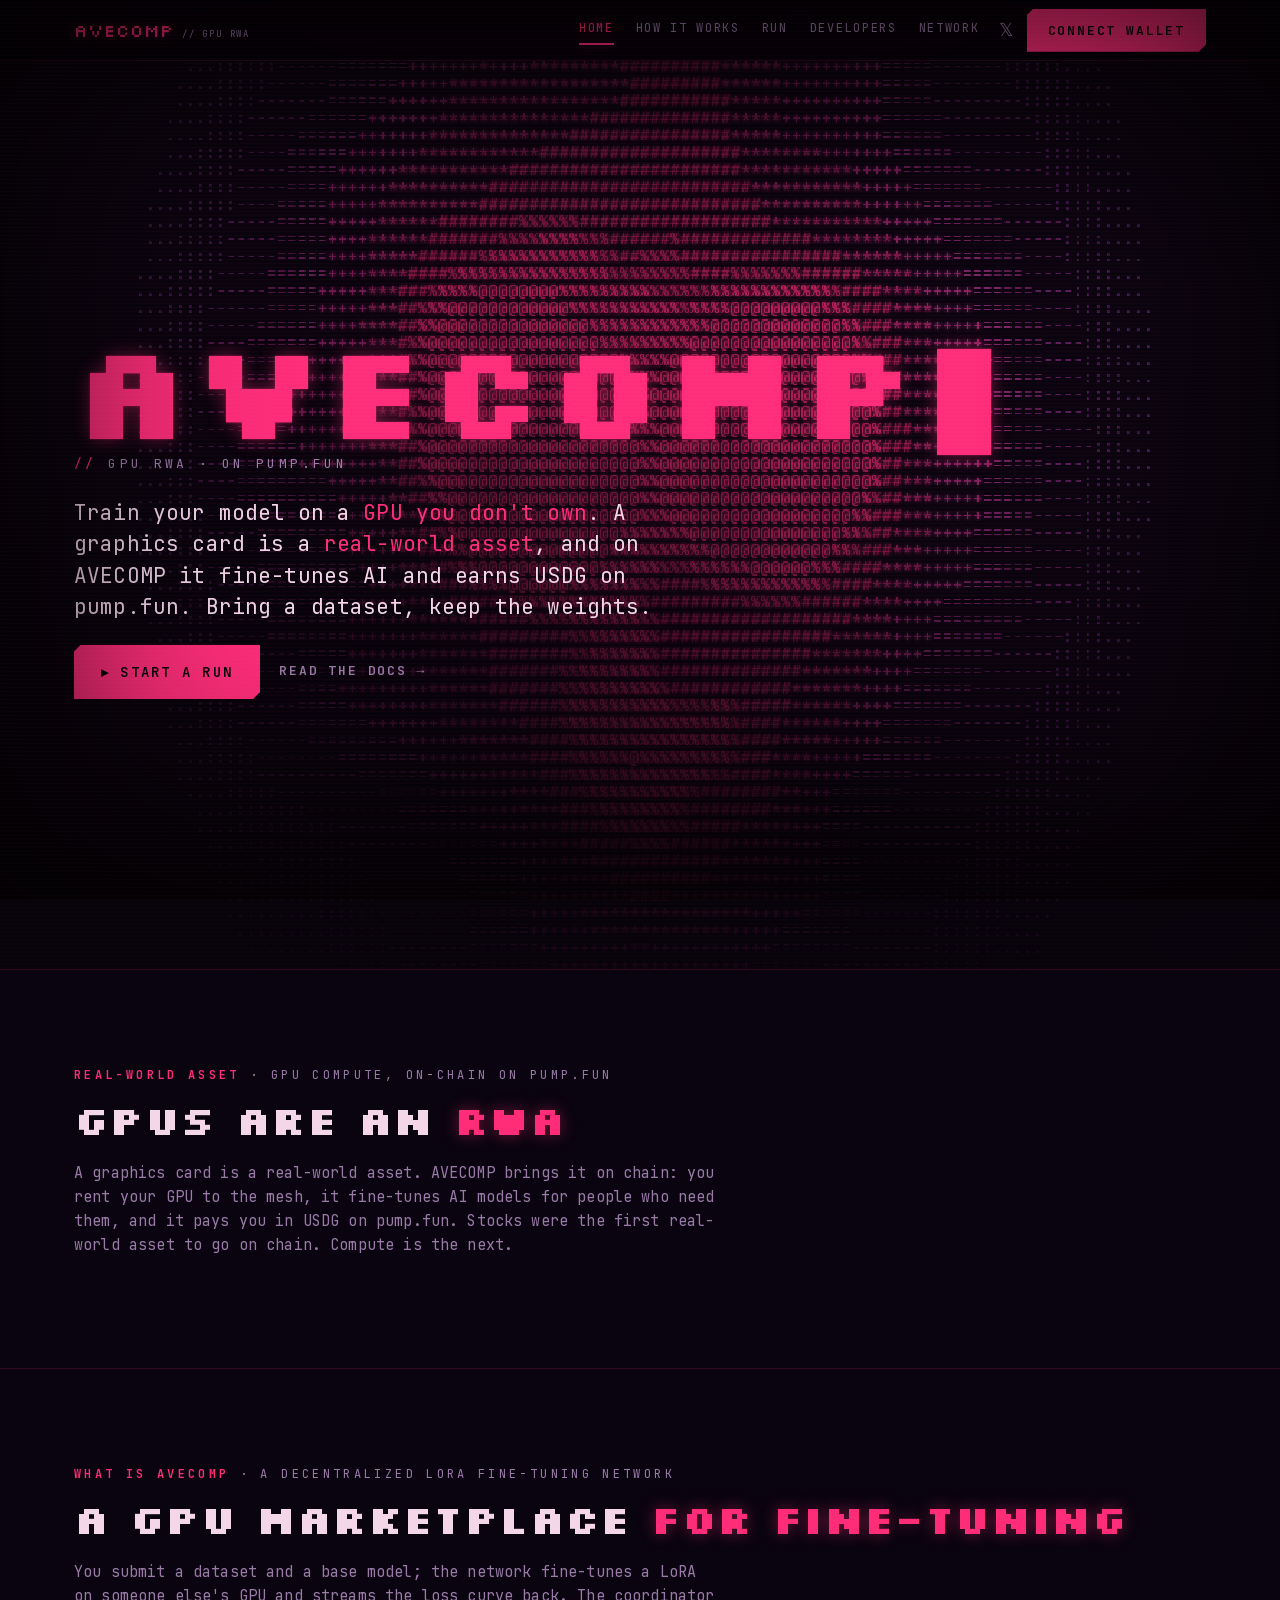
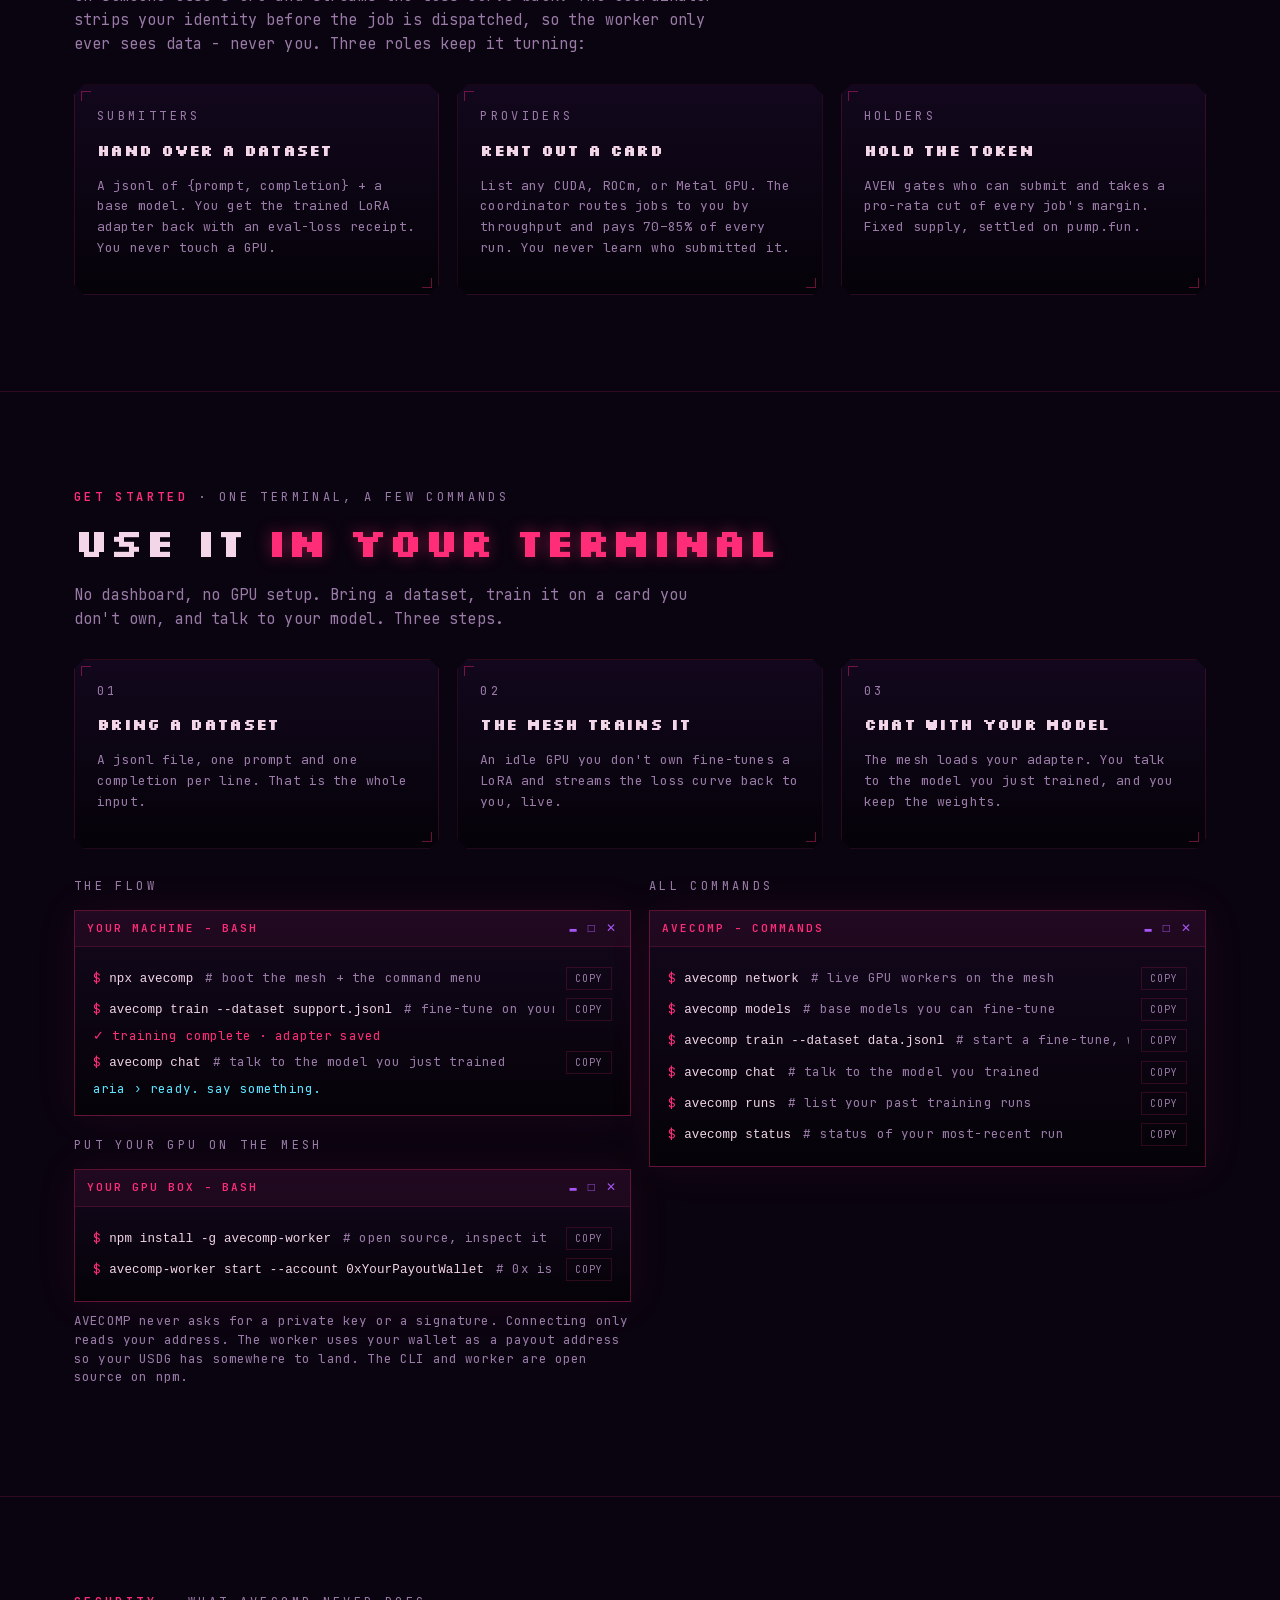
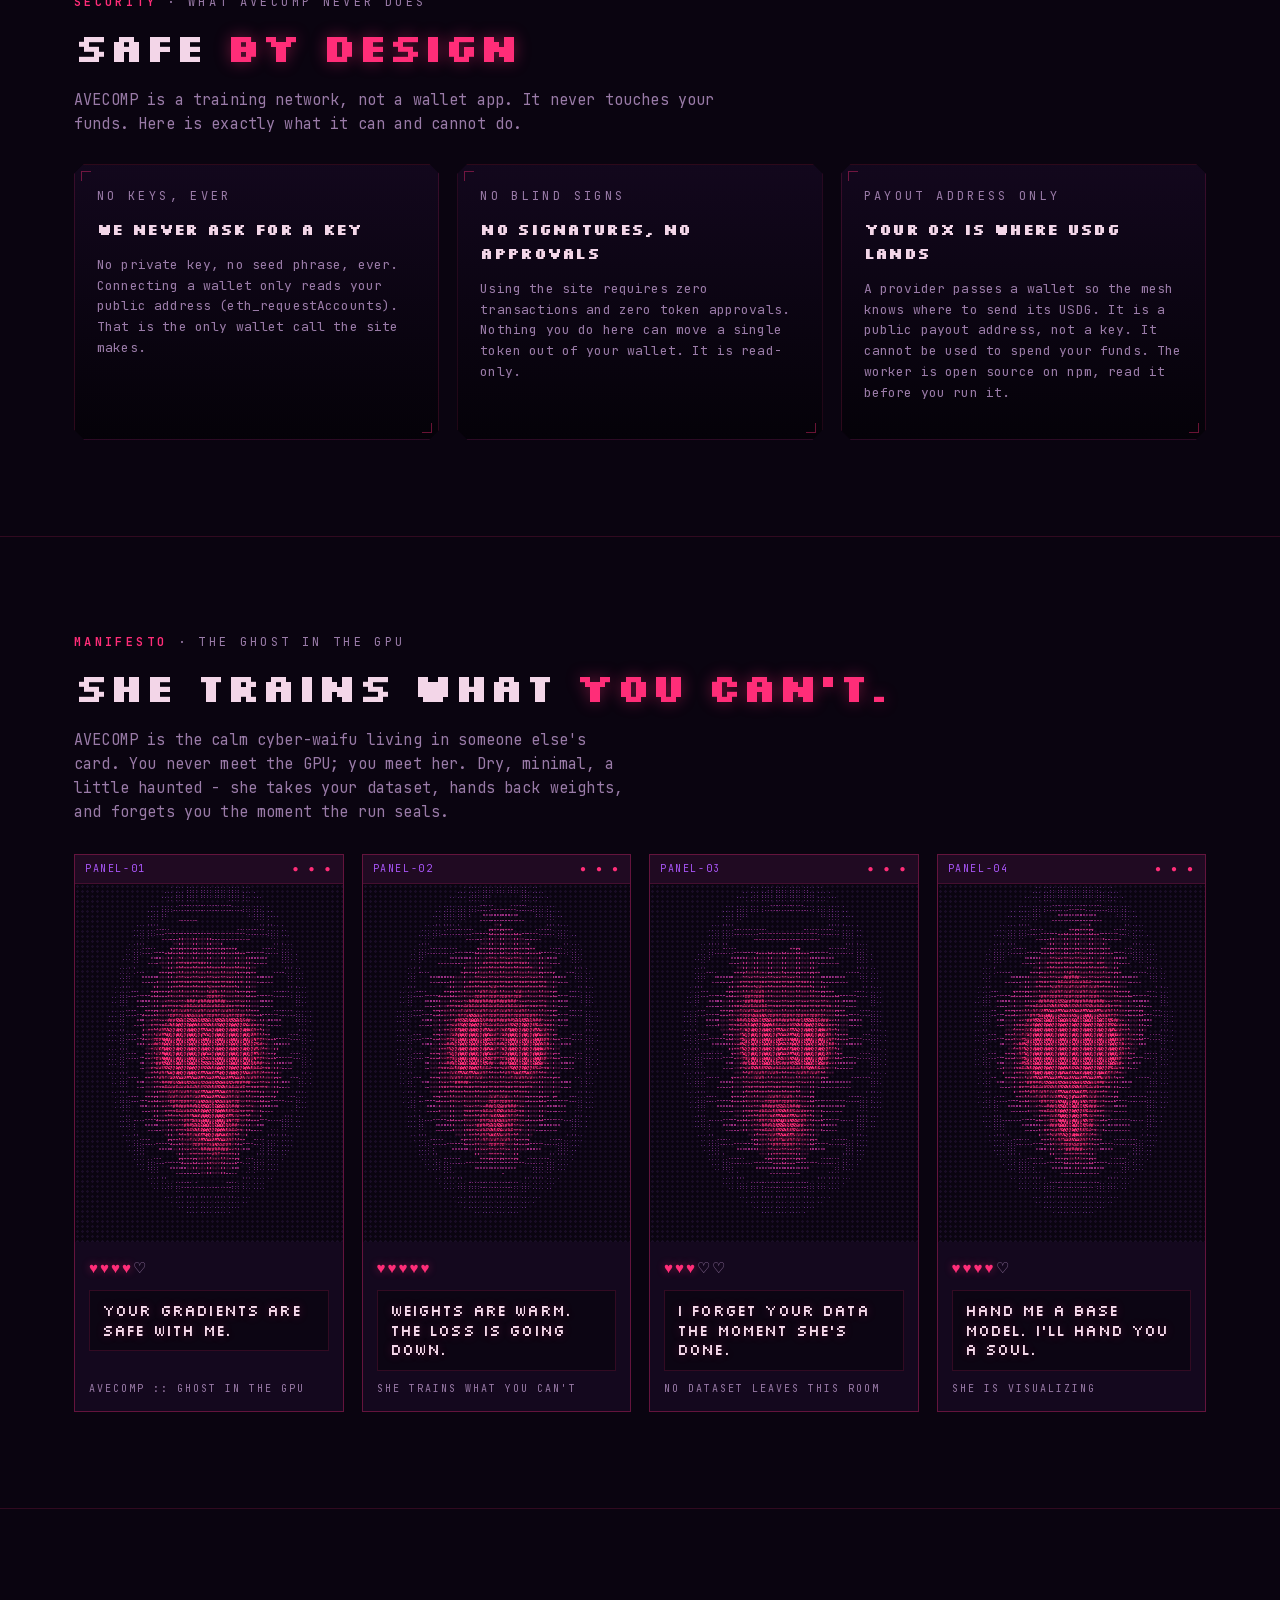
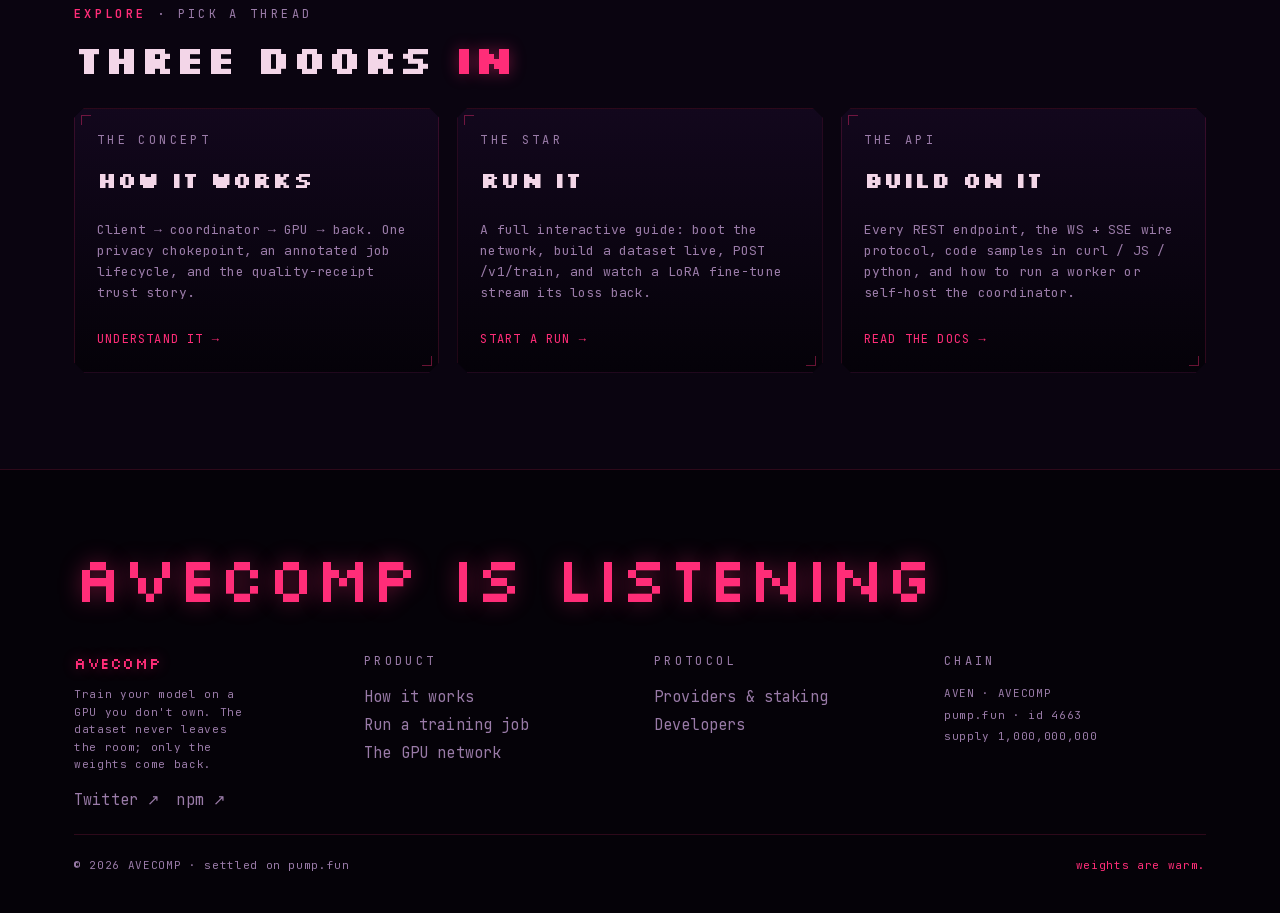
==== index.html @ ccc4a50d "Rebuild: proper _next structure, all sections visible, rebranded to AVECOMP" ====
<!DOCTYPE html><html data-dpl-id="dpl_4vrrydsC8eCg8r6abQVV1kRPt4o2" lang="en" class="silkscreen_a22a62a6-module__aJgJsq__variable jetbrains_mono_f8290d5a-module__2Nw1lG__variable"><head><meta charSet="utf-8"/><meta name="viewport" content="width=device-width, initial-scale=1"/><link rel="preload" href="/_next/static/media/37f34e4fcce0f2d4-s.p.3dosikwwiz7p4.woff2" as="font" crossorigin="" type="font/woff2"/><link rel="preload" href="/_next/static/media/70bc3e132a0a741e-s.p.3t6q91iet4nsy.woff2" as="font" crossorigin="" type="font/woff2"/><link rel="preload" href="/_next/static/media/8ec783ae88469012-s.p.0twlw20dvfl-2.woff2" as="font" crossorigin="" type="font/woff2"/><link rel="stylesheet" href="/_next/static/chunks/0c4u307_1xtd0.css" data-precedence="next"/><link rel="preload" as="script" fetchPriority="low" href="/_next/static/chunks/10qk6v6416kh8.js"/><script src="/_next/static/chunks/27jktro2p5rq9.js" async=""></script><script src="/_next/static/chunks/2nykiepra7i1k.js" async=""></script><script src="/_next/static/chunks/1lla7pcicnp8l.js" async=""></script><script src="/_next/static/chunks/turbopack-0-gyr4a-q2vii.js" async=""></script><script src="/_next/static/chunks/0yl4ppgi7z8dh.js" async=""></script><script src="/_next/static/chunks/14mrh2-p_w84d.js" async=""></script><script src="/_next/static/chunks/0kfdoybczmp9n.js" async=""></script><meta name="next-size-adjust" content=""/><meta name="theme-color" content="#0a0410"/><title>AVECOMP - Train your model on a GPU you don&#x27;t own</title><meta name="description" content="AVECOMP is a decentralized LoRA fine-tuning network. Submit a dataset and a base model; the network fine-tunes a LoRA on someone else&#x27;s GPU and streams the loss curve back. Settled in $AVECOMP on pump.fun."/><meta name="keywords" content="AVECOMP,decentralized fine-tuning,LoRA training network,GPU marketplace,$AVECOMP,pump.fun,distributed training"/><meta property="og:title" content="AVECOMP - Train your model on a GPU you don&#x27;t own"/><meta property="og:description" content="AVECOMP is a decentralized LoRA fine-tuning network. Submit a dataset and a base model; the network fine-tunes a LoRA on someone else&#x27;s GPU and streams the loss curve back. Settled in $AVECOMP on pump.fun."/><meta property="og:site_name" content="AVECOMP"/><meta property="og:locale" content="en_US"/><meta property="og:type" content="website"/><meta name="twitter:card" content="summary_large_image"/><meta name="twitter:title" content="AVECOMP - Train your model on a GPU you don&#x27;t own"/><meta name="twitter:description" content="AVECOMP is a decentralized LoRA fine-tuning network. Submit a dataset and a base model; the network fine-tunes a LoRA on someone else&#x27;s GPU and streams the loss curve back. Settled in $AVECOMP on pump.fun."/><link rel="icon" href="icon.png" sizes="256x256" type="image/png"/><link rel="apple-touch-icon" href="icon.png" sizes="180x180" type="image/png"/><script src="/_next/static/chunks/0cz1d0mv5g_q7.js" noModule=""></script></head><body><div hidden=""><!--$--><!--/$--></div><canvas class="rain" aria-hidden="true"></canvas><header class="nav"><div class="wrap nav-inner"><a class="logo" aria-label="AVECOMP home" href="index.html">AVECOMP<span class="sub">// GPU RWA</span></a><nav class="nav-links" aria-label="Primary"><a class="active" aria-current="page" href="index.html">Home</a><a href="how-it-works.html">How it works</a><a href="run.html">Run</a><a href="developers.html">Developers</a><a href="network.html">Network</a></nav><div class="nav-right"><a href="https://x.com/avecompcompute" target="_blank" rel="noreferrer" class="nav-social" aria-label="AVECOMP on X" title="@avecompcompute">𝕏</a><button class="btn btn-primary">connect wallet</button><button class="nav-toggle" aria-label="Toggle menu" aria-expanded="false">≡</button></div></div></header><main><section class="hero"><div class="hero-bg" style="--hero-focus-x:50%;--hero-focus-y:50%;--hero-zoom:1.04"><video src="hero.mp4" muted="" loop="" playsInline="" preload="auto" aria-hidden="true" style="position:absolute;width:1px;height:1px;opacity:0;pointer-events:none"></video><canvas aria-hidden="true"></canvas></div><div class="hero-bg-overlay" aria-hidden="true"></div><div class="hero-scan" aria-hidden="true"></div><div class="wrap hero-inner"><div class="hero-copy"><div class="hero-lockup"><h1 class="pixel hero-title " aria-label="AVECOMP"><span aria-hidden="true"></span><span class="type-caret" aria-hidden="true">▮</span></h1><p class="hero-tag"><span class="ac">//</span> GPU RWA · ON pump.fun</p></div><p class="hero-oneliner">Train your model on a <span class="ac">GPU you don&#x27;t own</span>. A graphics card is a <span class="ac">real-world asset</span>, and on AVECOMP it fine-tunes AI and earns USDG on pump.fun. Bring a dataset, keep the weights.</p><div class="hero-cta"><a class="btn btn-primary btn-lg" href="run.html">▸ Start a run</a><a class="btn btn-ghost" href="developers.html">read the docs →</a></div></div></div></section><section class="section" id="rwa"><div class="wrap"><div class="reveal  "><p class="section-tag"><b>REAL-WORLD ASSET</b> · GPU compute, on-chain on pump.fun</p><h2 class="h-section">GPUs are an <span class="on">RWA</span></h2><p class="lead" style="max-width:74ch">A graphics card is a real-world asset. AVECOMP brings it on chain: you rent your GPU to the mesh, it fine-tunes AI models for people who need them, and it pays you in USDG on pump.fun. Stocks were the first real-world asset to go on chain. Compute is the next.</p></div></div></section><section class="section" id="what"><div class="wrap"><div class="reveal  "><p class="section-tag"><b>WHAT IS AVECOMP</b> · a decentralized LoRA fine-tuning network</p><h2 class="h-section">A GPU marketplace <span class="on">for fine-tuning</span></h2><p class="lead" style="max-width:72ch">You submit a dataset and a base model; the network fine-tunes a LoRA on someone else&#x27;s GPU and streams the loss curve back. The coordinator strips your identity before the job is dispatched, so the worker only ever sees data - never you. Three roles keep it turning:</p></div><div class="reveal  " style="transition-delay:80ms"><div class="grid cols-3" style="margin-top:28px"><div class="panel panel-pad"><div class="section-tag" style="margin:0">SUBMITTERS</div><h3 class="card-h">hand over a dataset</h3><p class="mut" style="font-size:13px">A jsonl of {prompt, completion} + a base model. You get the trained LoRA adapter back with an eval-loss receipt. You never touch a GPU.</p></div><div class="panel panel-pad"><div class="section-tag" style="margin:0">PROVIDERS</div><h3 class="card-h">rent out a card</h3><p class="mut" style="font-size:13px">List any CUDA, ROCm, or Metal GPU. The coordinator routes jobs to you by throughput and pays 70–85% of every run. You never learn who submitted it.</p></div><div class="panel panel-pad"><div class="section-tag" style="margin:0">HOLDERS</div><h3 class="card-h">hold the token</h3><p class="mut" style="font-size:13px">AVEN gates who can submit and takes a pro-rata cut of every job&#x27;s margin. Fixed supply, settled on pump.fun.</p></div></div></div></div></section><section class="section" id="get-started"><div class="wrap"><div class="reveal  "><p class="section-tag"><b>GET STARTED</b> · one terminal, a few commands</p><h2 class="h-section">Use it <span class="on">in your terminal</span></h2><p class="lead" style="max-width:70ch">No dashboard, no GPU setup. Bring a dataset, train it on a card you don&#x27;t own, and talk to your model. Three steps.</p></div><div class="reveal  " style="transition-delay:80ms"><div class="grid cols-3" style="margin-top:28px"><div class="panel panel-pad"><div class="section-tag" style="margin:0">01</div><h3 class="card-h">Bring a dataset</h3><p class="mut" style="font-size:13px">A jsonl file, one prompt and one completion per line. That is the whole input.</p></div><div class="panel panel-pad"><div class="section-tag" style="margin:0">02</div><h3 class="card-h">The mesh trains it</h3><p class="mut" style="font-size:13px">An idle GPU you don&#x27;t own fine-tunes a LoRA and streams the loss curve back to you, live.</p></div><div class="panel panel-pad"><div class="section-tag" style="margin:0">03</div><h3 class="card-h">Chat with your model</h3><p class="mut" style="font-size:13px">The mesh loads your adapter. You talk to the model you just trained, and you keep the weights.</p></div></div></div><div class="reveal  " style="transition-delay:120ms"><div class="grid cols-2" style="margin-top:28px;align-items:start"><div style="min-width:0"><p class="section-tag" style="margin-top:0">THE FLOW</p><div class="term-win"><div class="term-bar"><span class="title">your machine - bash</span><span class="term-btns" aria-hidden="true">▬ □ ✕</span></div><div class="term-body"><div class="term-cmd"><div class="term-cmd-line"><span class="prompt" aria-hidden="true">$</span><code>npx avecomp</code><span class="term-comment"># <!-- -->boot the mesh + the command menu</span></div><button class="term-copy" aria-label="Copy: npx avecomp">copy</button></div><div class="term-cmd"><div class="term-cmd-line"><span class="prompt" aria-hidden="true">$</span><code>avecomp train --dataset support.jsonl</code><span class="term-comment"># <!-- -->fine-tune on your data</span></div><button class="term-copy" aria-label="Copy: avecomp train --dataset support.jsonl">copy</button></div><div class="term-out ok">✓ training complete · adapter saved</div><div class="term-cmd"><div class="term-cmd-line"><span class="prompt" aria-hidden="true">$</span><code>avecomp chat</code><span class="term-comment"># <!-- -->talk to the model you just trained</span></div><button class="term-copy" aria-label="Copy: avecomp chat">copy</button></div><div class="term-out cy">aria › ready. say something.</div></div></div><p class="section-tag" style="margin-top:20px">PUT YOUR GPU ON THE MESH</p><div class="term-win"><div class="term-bar"><span class="title">your GPU box - bash</span><span class="term-btns" aria-hidden="true">▬ □ ✕</span></div><div class="term-body"><div class="term-cmd"><div class="term-cmd-line"><span class="prompt" aria-hidden="true">$</span><code>npm install -g avecomp-worker</code><span class="term-comment"># <!-- -->open source, inspect it on npm</span></div><button class="term-copy" aria-label="Copy: npm install -g avecomp-worker">copy</button></div><div class="term-cmd"><div class="term-cmd-line"><span class="prompt" aria-hidden="true">$</span><code>avecomp-worker start --account 0xYourPayoutWallet</code><span class="term-comment"># <!-- -->0x is a PUBLIC payout address, never a private key</span></div><button class="term-copy" aria-label="Copy: avecomp-worker start --account 0xYourPayoutWallet">copy</button></div></div></div><p class="mut" style="font-size:12.5px;margin-top:10px;line-height:1.5">AVECOMP never asks for a private key or a signature. Connecting only reads your address. The worker uses your wallet as a payout address so your USDG has somewhere to land. The CLI and worker are open source on npm.</p></div><div style="min-width:0"><p class="section-tag" style="margin-top:0">ALL COMMANDS</p><div class="term-win"><div class="term-bar"><span class="title">avecomp - commands</span><span class="term-btns" aria-hidden="true">▬ □ ✕</span></div><div class="term-body"><div class="term-cmd"><div class="term-cmd-line"><span class="prompt" aria-hidden="true">$</span><code>avecomp network</code><span class="term-comment"># <!-- -->live GPU workers on the mesh</span></div><button class="term-copy" aria-label="Copy: avecomp network">copy</button></div><div class="term-cmd"><div class="term-cmd-line"><span class="prompt" aria-hidden="true">$</span><code>avecomp models</code><span class="term-comment"># <!-- -->base models you can fine-tune</span></div><button class="term-copy" aria-label="Copy: avecomp models">copy</button></div><div class="term-cmd"><div class="term-cmd-line"><span class="prompt" aria-hidden="true">$</span><code>avecomp train --dataset data.jsonl</code><span class="term-comment"># <!-- -->start a fine-tune, watch the loss fall</span></div><button class="term-copy" aria-label="Copy: avecomp train --dataset data.jsonl">copy</button></div><div class="term-cmd"><div class="term-cmd-line"><span class="prompt" aria-hidden="true">$</span><code>avecomp chat</code><span class="term-comment"># <!-- -->talk to the model you trained</span></div><button class="term-copy" aria-label="Copy: avecomp chat">copy</button></div><div class="term-cmd"><div class="term-cmd-line"><span class="prompt" aria-hidden="true">$</span><code>avecomp runs</code><span class="term-comment"># <!-- -->list your past training runs</span></div><button class="term-copy" aria-label="Copy: avecomp runs">copy</button></div><div class="term-cmd"><div class="term-cmd-line"><span class="prompt" aria-hidden="true">$</span><code>avecomp status</code><span class="term-comment"># <!-- -->status of your most-recent run</span></div><button class="term-copy" aria-label="Copy: avecomp status">copy</button></div></div></div></div></div></div></div></section><section class="section" id="security"><div class="wrap"><div class="reveal  "><p class="section-tag"><b>SECURITY</b> · what AVECOMP never does</p><h2 class="h-section">Safe <span class="on">by design</span></h2><p class="lead" style="max-width:72ch">AVECOMP is a training network, not a wallet app. It never touches your funds. Here is exactly what it can and cannot do.</p></div><div class="reveal  " style="transition-delay:80ms"><div class="grid cols-3" style="margin-top:28px"><div class="panel panel-pad"><div class="section-tag" style="margin:0">NO KEYS, EVER</div><h3 class="card-h">we never ask for a key</h3><p class="mut" style="font-size:13px">No private key, no seed phrase, ever. Connecting a wallet only reads your public address (eth_requestAccounts). That is the only wallet call the site makes.</p></div><div class="panel panel-pad"><div class="section-tag" style="margin:0">NO BLIND SIGNS</div><h3 class="card-h">no signatures, no approvals</h3><p class="mut" style="font-size:13px">Using the site requires zero transactions and zero token approvals. Nothing you do here can move a single token out of your wallet. It is read-only.</p></div><div class="panel panel-pad"><div class="section-tag" style="margin:0">PAYOUT ADDRESS ONLY</div><h3 class="card-h">your 0x is where USDG lands</h3><p class="mut" style="font-size:13px">A provider passes a wallet so the mesh knows where to send its USDG. It is a public payout address, not a key. It cannot be used to spend your funds. The worker is open source on npm, read it before you run it.</p></div></div></div></div></section><section class="section" id="manifesto"><div class="wrap"><div class="reveal  "><p class="section-tag"><b>MANIFESTO</b> · the ghost in the gpu</p><h2 class="h-section">She trains what <span class="on">you can&#x27;t.</span></h2><p class="lead">AVECOMP is the calm cyber-waifu living in someone else&#x27;s card. You never meet the GPU; you meet her. Dry, minimal, a little haunted - she takes your dataset, hands back weights, and forgets you the moment the run seals.</p></div><div class="reveal  " style="transition-delay:90ms"><div class="comic-strip" style="margin-top:30px"><div class="comic"><div class="comic-chrome"><span>PANEL-01</span><span class="dots" aria-hidden="true">● ● ●</span></div><div class="comic-port"><canvas role="img" aria-label="avecomp :: ghost in the gpu"></canvas></div><div class="comic-body"><div class="comic-hearts" aria-hidden="true">♥♥♥♥<span class="empty">♡</span></div><div class="comic-quote">your gradients are safe with me.</div><div class="comic-name">avecomp :: ghost in the gpu</div></div></div><div class="comic"><div class="comic-chrome"><span>PANEL-02</span><span class="dots" aria-hidden="true">● ● ●</span></div><div class="comic-port"><canvas role="img" aria-label="she trains what you can&#x27;t"></canvas></div><div class="comic-body"><div class="comic-hearts" aria-hidden="true">♥♥♥♥♥<span class="empty"></span></div><div class="comic-quote">weights are warm. the loss is going down.</div><div class="comic-name">she trains what you can&#x27;t</div></div></div><div class="comic"><div class="comic-chrome"><span>PANEL-03</span><span class="dots" aria-hidden="true">● ● ●</span></div><div class="comic-port"><canvas role="img" aria-label="no dataset leaves this room"></canvas></div><div class="comic-body"><div class="comic-hearts" aria-hidden="true">♥♥♥<span class="empty">♡♡</span></div><div class="comic-quote">i forget your data the moment she&#x27;s done.</div><div class="comic-name">no dataset leaves this room</div></div></div><div class="comic"><div class="comic-chrome"><span>PANEL-04</span><span class="dots" aria-hidden="true">● ● ●</span></div><div class="comic-port"><canvas role="img" aria-label="she is visualizing"></canvas></div><div class="comic-body"><div class="comic-hearts" aria-hidden="true">♥♥♥♥<span class="empty">♡</span></div><div class="comic-quote">hand me a base model. i&#x27;ll hand you a soul.</div><div class="comic-name">she is visualizing</div></div></div></div></div></div></section><section class="section" id="explore"><div class="wrap"><div class="reveal  "><p class="section-tag"><b>EXPLORE</b> · pick a thread</p><h2 class="h-section">Three doors <span class="on">in</span></h2></div><div class="reveal  " style="transition-delay:80ms"><div class="grid cols-3 explore-grid" style="margin-top:28px"><a class="panel panel-pad explore-card" href="how-it-works.html"><div class="section-tag" style="margin:0">THE CONCEPT</div><h3 class="explore-h">How it works</h3><p class="mut" style="font-size:13px;flex:1">Client → coordinator → GPU → back. One privacy chokepoint, an annotated job lifecycle, and the quality-receipt trust story.</p><span class="explore-cta">understand it →</span></a><a class="panel panel-pad explore-card" href="run.html"><div class="section-tag" style="margin:0">THE STAR</div><h3 class="explore-h">Run it</h3><p class="mut" style="font-size:13px;flex:1">A full interactive guide: boot the network, build a dataset live, POST /v1/train, and watch a LoRA fine-tune stream its loss back.</p><span class="explore-cta">start a run →</span></a><a class="panel panel-pad explore-card" href="developers.html"><div class="section-tag" style="margin:0">THE API</div><h3 class="explore-h">Build on it</h3><p class="mut" style="font-size:13px;flex:1">Every REST endpoint, the WS + SSE wire protocol, code samples in curl / JS / python, and how to run a worker or self-host the coordinator.</p><span class="explore-cta">read the docs →</span></a></div></div></div></section><!--$--><!--/$--></main><footer class="footer"><div class="wrap"><p class="listening">avecomp is listening</p><div class="grid cols-4" style="gap:28px"><div><div class="logo" style="font-size:15px">AVECOMP</div><p class="muted-small" style="margin-top:10px;max-width:26ch">Train your model on a GPU you don&#x27;t own. The dataset never leaves the room; only the weights come back.</p><div style="display:flex;gap:16px;margin-top:14px"><a href="https://x.com/avecompcompute" target="_blank" rel="noreferrer" class="mut">Twitter ↗</a><a href="https://www.npmjs.com/package/avecomp" target="_blank" rel="noreferrer" class="mut">npm ↗</a></div></div><div><p class="section-tag">Product</p><p style="margin:4px 0"><a class="mut" href="how-it-works.html">How it works</a></p><p style="margin:4px 0"><a class="mut" href="run.html">Run a training job</a></p><p style="margin:4px 0"><a class="mut" href="network.html">The GPU network</a></p></div><div><p class="section-tag">Protocol</p><p style="margin:4px 0"><a class="mut" href="network.html">Providers &amp; staking</a></p><p style="margin:4px 0"><a class="mut" href="developers.html">Developers</a></p></div><div><p class="section-tag">Chain</p><p class="muted-small" style="margin:4px 0">AVEN<!-- --> · <!-- -->AVECOMP</p><p class="muted-small" style="margin:4px 0">pump.fun<!-- --> · id <!-- -->4663</p><p class="muted-small" style="margin:4px 0">supply <!-- -->1,000,000,000</p></div></div><hr class="rule"/><div class="muted-small" style="display:flex;justify-content:space-between;flex-wrap:wrap;gap:12px"><span>© <!-- -->2026<!-- --> AVECOMP · settled on pump.fun</span><span class="mag">weights are warm.</span></div></div></footer><div class="crt-scanlines" aria-hidden="true"></div><div class="crt-vignette" aria-hidden="true"></div><script src="/_next/static/chunks/10qk6v6416kh8.js" id="_R_" async=""></script><script>(self.__next_f=self.__next_f||[]).push([0])</script><script>self.__next_f.push([1,"1:\"$Sreact.fragment\"\n2:I[49788,[\"/_next/static/chunks/0yl4ppgi7z8dh.js?dpl=dpl_4vrrydsC8eCg8r6abQVV1kRPt4o2\",\"/_next/static/chunks/14mrh2-p_w84d.js?dpl=dpl_4vrrydsC8eCg8r6abQVV1kRPt4o2\"],\"CharRain\"]\n3:I[29508,[\"/_next/static/chunks/0yl4ppgi7z8dh.js?dpl=dpl_4vrrydsC8eCg8r6abQVV1kRPt4o2\",\"/_next/static/chunks/14mrh2-p_w84d.js?dpl=dpl_4vrrydsC8eCg8r6abQVV1kRPt4o2\"],\"Nav\"]\n4:I[39756,[\"/_next/static/chunks/0yl4ppgi7z8dh.js?dpl=dpl_4vrrydsC8eCg8r6abQVV1kRPt4o2\",\"/_next/static/chunks/14mrh2-p_w84d.js?dpl=dpl_4vrrydsC8eCg8r6abQVV1kRPt4o2\"],\"default\"]\n5:I[37457,[\"/_next/static/chunks/0yl4ppgi7z8dh.js?dpl=dpl_4vrrydsC8eCg8r6abQVV1kRPt4o2\",\"/_next/static/chunks/14mrh2-p_w84d.js?dpl=dpl_4vrrydsC8eCg8r6abQVV1kRPt4o2\"],\"default\"]\n6:I[22016,[\"/_next/static/chunks/0yl4ppgi7z8dh.js?dpl=dpl_4vrrydsC8eCg8r6abQVV1kRPt4o2\",\"/_next/static/chunks/14mrh2-p_w84d.js?dpl=dpl_4vrrydsC8eCg8r6abQVV1kRPt4o2\",\"/_next/static/chunks/0kfdoybczmp9n.js?dpl=dpl_4vrrydsC8eCg8r6abQVV1kRPt4o2\"],\"\"]\n9:I[68027,[\"/_next/static/chunks/0yl4ppgi7z8dh.js?dpl=dpl_4vrrydsC8eCg8r6abQVV1kRPt4o2\",\"/_next/static/chunks/14mrh2-p_w84d.js?dpl=dpl_4vrrydsC8eCg8r6abQVV1kRPt4o2\"],\"default\",1]\n:HL[\"/_next/static/chunks/0c4u307_1xtd0.css?dpl=dpl_4vrrydsC8eCg8r6abQVV1kRPt4o2\",\"style\"]\n:HL[\"/_next/static/media/37f34e4fcce0f2d4-s.p.3dosikwwiz7p4.woff2?dpl=dpl_4vrrydsC8eCg8r6abQVV1kRPt4o2\",\"font\",{\"crossOrigin\":\"\",\"type\":\"font/woff2\"}]\n:HL[\"/_next/static/media/70bc3e132a0a741e-s.p.3t6q91iet4nsy.woff2?dpl=dpl_4vrrydsC8eCg8r6abQVV1kRPt4o2\",\"font\",{\"crossOrigin\":\"\",\"type\":\"font/woff2\"}]\n:HL[\"/_next/static/media/8ec783ae88469012-s.p.0twlw20dvfl-2.woff2?dpl=dpl_4vrrydsC8eCg8r6abQVV1kRPt4o2\",\"font\",{\"crossOrigin\":\"\",\"type\":\"font/woff2\"}]\n"])</script><script>self.__next_f.push([1,"0:{\"P\":null,\"c\":[\"\",\"\"],\"q\":\"\",\"i\":false,\"f\":[[[\"\",{\"children\":[\"__PAGE__\",{}]},\"$undefined\",\"$undefined\",16],[[\"$\",\"$1\",\"c\",{\"children\":[[[\"$\",\"link\",\"0\",{\"rel\":\"stylesheet\",\"href\":\"/_next/static/chunks/0c4u307_1xtd0.css?dpl=dpl_4vrrydsC8eCg8r6abQVV1kRPt4o2\",\"precedence\":\"next\",\"crossOrigin\":\"$undefined\",\"nonce\":\"$undefined\"}],[\"$\",\"script\",\"script-0\",{\"src\":\"/_next/static/chunks/0yl4ppgi7z8dh.js?dpl=dpl_4vrrydsC8eCg8r6abQVV1kRPt4o2\",\"async\":true,\"nonce\":\"$undefined\"}],[\"$\",\"script\",\"script-1\",{\"src\":\"/_next/static/chunks/14mrh2-p_w84d.js?dpl=dpl_4vrrydsC8eCg8r6abQVV1kRPt4o2\",\"async\":true,\"nonce\":\"$undefined\"}]],[\"$\",\"html\",null,{\"lang\":\"en\",\"className\":\"silkscreen_a22a62a6-module__aJgJsq__variable jetbrains_mono_f8290d5a-module__2Nw1lG__variable\",\"children\":[\"$\",\"body\",null,{\"children\":[[\"$\",\"$L2\",null,{}],[\"$\",\"$L3\",null,{}],[\"$\",\"main\",null,{\"children\":[\"$\",\"$L4\",null,{\"parallelRouterKey\":\"children\",\"error\":\"$undefined\",\"errorStyles\":\"$undefined\",\"errorScripts\":\"$undefined\",\"template\":[\"$\",\"$L5\",null,{}],\"templateStyles\":\"$undefined\",\"templateScripts\":\"$undefined\",\"notFound\":[[[\"$\",\"title\",null,{\"children\":\"404: This page could not be found.\"}],[\"$\",\"div\",null,{\"style\":{\"fontFamily\":\"system-ui,\\\"Segoe UI\\\",Roboto,Helvetica,Arial,sans-serif,\\\"Apple Color Emoji\\\",\\\"Segoe UI Emoji\\\"\",\"height\":\"100vh\",\"textAlign\":\"center\",\"display\":\"flex\",\"flexDirection\":\"column\",\"alignItems\":\"center\",\"justifyContent\":\"center\"},\"children\":[\"$\",\"div\",null,{\"children\":[[\"$\",\"style\",null,{\"dangerouslySetInnerHTML\":{\"__html\":\"body{color:#000;background:#fff;margin:0}.next-error-h1{border-right:1px solid rgba(0,0,0,.3)}@media (prefers-color-scheme:dark){body{color:#fff;background:#000}.next-error-h1{border-right:1px solid rgba(255,255,255,.3)}}\"}}],[\"$\",\"h1\",null,{\"className\":\"next-error-h1\",\"style\":{\"display\":\"inline-block\",\"margin\":\"0 20px 0 0\",\"padding\":\"0 23px 0 0\",\"fontSize\":24,\"fontWeight\":500,\"verticalAlign\":\"top\",\"lineHeight\":\"49px\"},\"children\":404}],[\"$\",\"div\",null,{\"style\":{\"display\":\"inline-block\"},\"children\":[\"$\",\"h2\",null,{\"style\":{\"fontSize\":14,\"fontWeight\":400,\"lineHeight\":\"49px\",\"margin\":0},\"children\":\"This page could not be found.\"}]}]]}]}]],[]],\"forbidden\":\"$undefined\",\"unauthorized\":\"$undefined\"}]}],[\"$\",\"footer\",null,{\"className\":\"footer\",\"children\":[\"$\",\"div\",null,{\"className\":\"wrap\",\"children\":[[\"$\",\"p\",null,{\"className\":\"listening\",\"children\":\"avecomp is listening\"}],[\"$\",\"div\",null,{\"className\":\"grid cols-4\",\"style\":{\"gap\":28},\"children\":[[\"$\",\"div\",null,{\"children\":[[\"$\",\"div\",null,{\"className\":\"logo\",\"style\":{\"fontSize\":15},\"children\":\"AVECOMP\"}],[\"$\",\"p\",null,{\"className\":\"muted-small\",\"style\":{\"marginTop\":10,\"maxWidth\":\"26ch\"},\"children\":\"Train your model on a GPU you don't own. The dataset never leaves the room; only the weights come back.\"}],[\"$\",\"div\",null,{\"style\":{\"display\":\"flex\",\"gap\":16,\"marginTop\":14},\"children\":[[\"$\",\"a\",null,{\"href\":\"https://x.com/avecompcompute\",\"target\":\"_blank\",\"rel\":\"noreferrer\",\"className\":\"mut\",\"children\":\"Twitter ↗\"}],[\"$\",\"a\",null,{\"href\":\"https://www.npmjs.com/package/avecomp\",\"target\":\"_blank\",\"rel\":\"noreferrer\",\"className\":\"mut\",\"children\":\"npm ↗\"}]]}]]}],[\"$\",\"div\",null,{\"children\":[[\"$\",\"p\",null,{\"className\":\"section-tag\",\"children\":\"Product\"}],[\"$\",\"p\",null,{\"style\":{\"margin\":\"4px 0\"},\"children\":[\"$\",\"$L6\",null,{\"href\":\"/how-it-works\",\"className\":\"mut\",\"children\":\"How it works\"}]}],[\"$\",\"p\",null,{\"style\":{\"margin\":\"4px 0\"},\"children\":[\"$\",\"$L6\",null,{\"href\":\"/run\",\"className\":\"mut\",\"children\":\"Run a training job\"}]}],[\"$\",\"p\",null,{\"style\":{\"margin\":\"4px 0\"},\"children\":[\"$\",\"$L6\",null,{\"href\":\"/network\",\"className\":\"mut\",\"children\":\"The GPU network\"}]}]]}],[\"$\",\"div\",null,{\"children\":[[\"$\",\"p\",null,{\"className\":\"section-tag\",\"children\":\"Protocol\"}],[\"$\",\"p\",null,{\"style\":{\"margin\":\"4px 0\"},\"children\":[\"$\",\"$L6\",null,{\"href\":\"/network\",\"className\":\"mut\",\"children\":\"Providers \u0026 staking\"}]}],[\"$\",\"p\",null,{\"style\":{\"margin\":\"4px 0\"},\"children\":[\"$\",\"$L6\",null,{\"href\":\"/developers\",\"className\":\"mut\",\"children\":\"Developers\"}]}]]}],[\"$\",\"div\",null,{\"children\":[[\"$\",\"p\",null,{\"className\":\"section-tag\",\"children\":\"Chain\"}],[\"$\",\"p\",null,{\"className\":\"muted-small\",\"style\":{\"margin\":\"4px 0\"},\"children\":[\"AVEN\",\" · \",\"AVECOMP\"]}],[\"$\",\"p\",null,{\"className\":\"muted-small\",\"style\":{\"margin\":\"4px 0\"},\"children\":[\"pump.fun\",\" · id \",4663]}],[\"$\",\"p\",null,{\"className\":\"muted-small\",\"style\":{\"margin\":\"4px 0\"},\"children\":[\"supply \",\"1,000,000,000\"]}]]}]]}],[\"$\",\"hr\",null,{\"className\":\"rule\"}],[\"$\",\"div\",null,{\"className\":\"muted-small\",\"style\":{\"display\":\"flex\",\"justifyContent\":\"space-between\",\"flexWrap\":\"wrap\",\"gap\":12},\"children\":[[\"$\",\"span\",null,{\"children\":[\"© \",2026,\" AVECOMP · settled on pump.fun\"]}],[\"$\",\"span\",null,{\"className\":\"mag\",\"children\":\"weights are warm.\"}]]}]]}]}],[[\"$\",\"div\",null,{\"className\":\"crt-scanlines\",\"aria-hidden\":true}],[\"$\",\"div\",null,{\"className\":\"crt-vignette\",\"aria-hidden\":true}]]]}]}]]}],{\"children\":[\"$L7\",{},null,false,null]},null,false,null],\"$L8\",false]],\"m\":\"$undefined\",\"G\":[\"$9\",[\"$La\"]],\"S\":true,\"h\":null,\"s\":\"$undefined\",\"l\":\"$undefined\",\"p\":\"$undefined\",\"d\":\"$undefined\"}\n"])</script><script>self.__next_f.push([1,"b:I[93793,[\"/_next/static/chunks/0yl4ppgi7z8dh.js?dpl=dpl_4vrrydsC8eCg8r6abQVV1kRPt4o2\",\"/_next/static/chunks/14mrh2-p_w84d.js?dpl=dpl_4vrrydsC8eCg8r6abQVV1kRPt4o2\",\"/_next/static/chunks/0kfdoybczmp9n.js?dpl=dpl_4vrrydsC8eCg8r6abQVV1kRPt4o2\"],\"AsciiVideo\"]\nc:I[15549,[\"/_next/static/chunks/0yl4ppgi7z8dh.js?dpl=dpl_4vrrydsC8eCg8r6abQVV1kRPt4o2\",\"/_next/static/chunks/14mrh2-p_w84d.js?dpl=dpl_4vrrydsC8eCg8r6abQVV1kRPt4o2\",\"/_next/static/chunks/0kfdoybczmp9n.js?dpl=dpl_4vrrydsC8eCg8r6abQVV1kRPt4o2\"],\"TypedTitle\"]\nd:I[81520,[\"/_next/static/chunks/0yl4ppgi7z8dh.js?dpl=dpl_4vrrydsC8eCg8r6abQVV1kRPt4o2\",\"/_next/static/chunks/14mrh2-p_w84d.js?dpl=dpl_4vrrydsC8eCg8r6abQVV1kRPt4o2\",\"/_next/static/chunks/0kfdoybczmp9n.js?dpl=dpl_4vrrydsC8eCg8r6abQVV1kRPt4o2\"],\"Reveal\"]\n17:I[97367,[\"/_next/static/chunks/0yl4ppgi7z8dh.js?dpl=dpl_4vrrydsC8eCg8r6abQVV1kRPt4o2\",\"/_next/static/chunks/14mrh2-p_w84d.js?dpl=dpl_4vrrydsC8eCg8r6abQVV1kRPt4o2\"],\"ViewportBoundary\"]\n19:I[97367,[\"/_next/static/chunks/0yl4ppgi7z8dh.js?dpl=dpl_4vrrydsC8eCg8r6abQVV1kRPt4o2\",\"/_next/static/chunks/14mrh2-p_w84d.js?dpl=dpl_4vrrydsC8eCg8r6abQVV1kRPt4o2\"],\"MetadataBoundary\"]\n1a:\"$Sreact.suspense\"\n"])</script><script>self.__next_f.push([1,"7:[\"$\",\"$1\",\"c\",{\"children\":[[[\"$\",\"section\",null,{\"className\":\"hero\",\"children\":[[\"$\",\"div\",null,{\"className\":\"hero-bg\",\"style\":{\"--hero-focus-x\":\"50%\",\"--hero-focus-y\":\"50%\",\"--hero-zoom\":\"1.04\"},\"children\":[\"$\",\"$Lb\",null,{}]}],[\"$\",\"div\",null,{\"className\":\"hero-bg-overlay\",\"aria-hidden\":true}],[\"$\",\"div\",null,{\"className\":\"hero-scan\",\"aria-hidden\":true}],[\"$\",\"div\",null,{\"className\":\"wrap hero-inner\",\"children\":[\"$\",\"div\",null,{\"className\":\"hero-copy\",\"children\":[[\"$\",\"div\",null,{\"className\":\"hero-lockup\",\"children\":[[\"$\",\"$Lc\",null,{\"text\":\"AVECOMP\"}],[\"$\",\"p\",null,{\"className\":\"hero-tag\",\"children\":[[\"$\",\"span\",null,{\"className\":\"ac\",\"children\":\"//\"}],\" GPU RWA · ON pump.fun\"]}]]}],[\"$\",\"p\",null,{\"className\":\"hero-oneliner\",\"children\":[\"Train your model on a \",[\"$\",\"span\",null,{\"className\":\"ac\",\"children\":\"GPU you don't own\"}],\". A graphics card is a \",[\"$\",\"span\",null,{\"className\":\"ac\",\"children\":\"real-world asset\"}],\", and on AVECOMP it fine-tunes AI and earns USDG on pump.fun. Bring a dataset, keep the weights.\"]}],[\"$\",\"div\",null,{\"className\":\"hero-cta\",\"children\":[[\"$\",\"$L6\",null,{\"href\":\"/run\",\"className\":\"btn btn-primary btn-lg\",\"children\":\"▸ Start a run\"}],[\"$\",\"$L6\",null,{\"href\":\"/developers\",\"className\":\"btn btn-ghost\",\"children\":\"read the docs →\"}]]}]]}]}]]}],[\"$\",\"section\",null,{\"className\":\"section\",\"id\":\"rwa\",\"children\":[\"$\",\"div\",null,{\"className\":\"wrap\",\"children\":[\"$\",\"$Ld\",null,{\"children\":[[\"$\",\"p\",null,{\"className\":\"section-tag\",\"children\":[[\"$\",\"b\",null,{\"children\":\"REAL-WORLD ASSET\"}],\" · GPU compute, on-chain on pump.fun\"]}],[\"$\",\"h2\",null,{\"className\":\"h-section\",\"children\":[\"GPUs are an \",[\"$\",\"span\",null,{\"className\":\"on\",\"children\":\"RWA\"}]]}],[\"$\",\"p\",null,{\"className\":\"lead\",\"style\":{\"maxWidth\":\"74ch\"},\"children\":\"A graphics card is a real-world asset. AVECOMP brings it on chain: you rent your GPU to the mesh, it fine-tunes AI models for people who need them, and it pays you in USDG on pump.fun. Stocks were the first real-world asset to go on chain. Compute is the next.\"}]]}]}]}],[\"$\",\"section\",null,{\"className\":\"section\",\"id\":\"what\",\"children\":[\"$\",\"div\",null,{\"className\":\"wrap\",\"children\":[[\"$\",\"$Ld\",null,{\"children\":[[\"$\",\"p\",null,{\"className\":\"section-tag\",\"children\":[[\"$\",\"b\",null,{\"children\":\"WHAT IS AVECOMP\"}],\" · a decentralized LoRA fine-tuning network\"]}],[\"$\",\"h2\",null,{\"className\":\"h-section\",\"children\":[\"A GPU marketplace \",[\"$\",\"span\",null,{\"className\":\"on\",\"children\":\"for fine-tuning\"}]]}],[\"$\",\"p\",null,{\"className\":\"lead\",\"style\":{\"maxWidth\":\"72ch\"},\"children\":\"You submit a dataset and a base model; the network fine-tunes a LoRA on someone else's GPU and streams the loss curve back. The coordinator strips your identity before the job is dispatched, so the worker only ever sees data - never you. Three roles keep it turning:\"}]]}],[\"$\",\"$Ld\",null,{\"delay\":80,\"children\":[\"$\",\"div\",null,{\"className\":\"grid cols-3\",\"style\":{\"marginTop\":28},\"children\":[[\"$\",\"div\",\"SUBMITTERS\",{\"className\":\"panel panel-pad\",\"children\":[[\"$\",\"div\",null,{\"className\":\"section-tag\",\"style\":{\"margin\":0},\"children\":\"SUBMITTERS\"}],[\"$\",\"h3\",null,{\"className\":\"card-h\",\"children\":\"hand over a dataset\"}],[\"$\",\"p\",null,{\"className\":\"mut\",\"style\":{\"fontSize\":13},\"children\":\"A jsonl of {prompt, completion} + a base model. You get the trained LoRA adapter back with an eval-loss receipt. You never touch a GPU.\"}]]}],[\"$\",\"div\",\"PROVIDERS\",{\"className\":\"panel panel-pad\",\"children\":[[\"$\",\"div\",null,{\"className\":\"section-tag\",\"style\":{\"margin\":0},\"children\":\"PROVIDERS\"}],[\"$\",\"h3\",null,{\"className\":\"card-h\",\"children\":\"rent out a card\"}],[\"$\",\"p\",null,{\"className\":\"mut\",\"style\":{\"fontSize\":13},\"children\":\"List any CUDA, ROCm, or Metal GPU. The coordinator routes jobs to you by throughput and pays 70–85% of every run. You never learn who submitted it.\"}]]}],[\"$\",\"div\",\"HOLDERS\",{\"className\":\"panel panel-pad\",\"children\":[[\"$\",\"div\",null,{\"className\":\"section-tag\",\"style\":{\"margin\":0},\"children\":\"HOLDERS\"}],[\"$\",\"h3\",null,{\"className\":\"card-h\",\"children\":\"hold the token\"}],[\"$\",\"p\",null,{\"className\":\"mut\",\"style\":{\"fontSize\":13},\"children\":\"AVEN gates who can submit and takes a pro-rata cut of every job's margin. Fixed supply, settled on pump.fun.\"}]]}]]}]}]]}]}],[\"$\",\"section\",null,{\"className\":\"section\",\"id\":\"get-started\",\"children\":[\"$\",\"div\",null,{\"className\":\"wrap\",\"children\":[[\"$\",\"$Ld\",null,{\"children\":[[\"$\",\"p\",null,{\"className\":\"section-tag\",\"children\":[[\"$\",\"b\",null,{\"children\":\"GET STARTED\"}],\" · one terminal, a few commands\"]}],\"$Le\",\"$Lf\"]}],\"$L10\",\"$L11\"]}]}],\"$L12\",\"$L13\",\"$L14\"],[\"$L15\"],\"$L16\"]}]\n"])</script><script>self.__next_f.push([1,"8:[\"$\",\"$1\",\"h\",{\"children\":[null,[\"$\",\"$L17\",null,{\"children\":\"$L18\"}],[\"$\",\"div\",null,{\"hidden\":true,\"children\":[\"$\",\"$L19\",null,{\"children\":[\"$\",\"$1a\",null,{\"name\":\"Next.Metadata\",\"children\":\"$L1b\"}]}]}],[\"$\",\"meta\",null,{\"name\":\"next-size-adjust\",\"content\":\"\"}]]}]\na:[\"$\",\"link\",\"0\",{\"rel\":\"stylesheet\",\"href\":\"/_next/static/chunks/0c4u307_1xtd0.css?dpl=dpl_4vrrydsC8eCg8r6abQVV1kRPt4o2\",\"precedence\":\"next\",\"crossOrigin\":\"$undefined\",\"nonce\":\"$undefined\"}]\n"])</script><script>self.__next_f.push([1,"1c:I[10993,[\"/_next/static/chunks/0yl4ppgi7z8dh.js?dpl=dpl_4vrrydsC8eCg8r6abQVV1kRPt4o2\",\"/_next/static/chunks/14mrh2-p_w84d.js?dpl=dpl_4vrrydsC8eCg8r6abQVV1kRPt4o2\",\"/_next/static/chunks/0kfdoybczmp9n.js?dpl=dpl_4vrrydsC8eCg8r6abQVV1kRPt4o2\"],\"Terminal\"]\n1d:I[10993,[\"/_next/static/chunks/0yl4ppgi7z8dh.js?dpl=dpl_4vrrydsC8eCg8r6abQVV1kRPt4o2\",\"/_next/static/chunks/14mrh2-p_w84d.js?dpl=dpl_4vrrydsC8eCg8r6abQVV1kRPt4o2\",\"/_next/static/chunks/0kfdoybczmp9n.js?dpl=dpl_4vrrydsC8eCg8r6abQVV1kRPt4o2\"],\"Cmd\"]\n1e:I[10993,[\"/_next/static/chunks/0yl4ppgi7z8dh.js?dpl=dpl_4vrrydsC8eCg8r6abQVV1kRPt4o2\",\"/_next/static/chunks/14mrh2-p_w84d.js?dpl=dpl_4vrrydsC8eCg8r6abQVV1kRPt4o2\",\"/_next/static/chunks/0kfdoybczmp9n.js?dpl=dpl_4vrrydsC8eCg8r6abQVV1kRPt4o2\"],\"Out\"]\n1f:I[24181,[\"/_next/static/chunks/0yl4ppgi7z8dh.js?dpl=dpl_4vrrydsC8eCg8r6abQVV1kRPt4o2\",\"/_next/static/chunks/14mrh2-p_w84d.js?dpl=dpl_4vrrydsC8eCg8r6abQVV1kRPt4o2\",\"/_next/static/chunks/0kfdoybczmp9n.js?dpl=dpl_4vrrydsC8eCg8r6abQVV1kRPt4o2\"],\"ManifestoStrip\"]\n20:I[97367,[\"/_next/static/chunks/0yl4ppgi7z8dh.js?dpl=dpl_4vrrydsC8eCg8r6abQVV1kRPt4o2\",\"/_next/static/chunks/14mrh2-p_w84d.js?dpl=dpl_4vrrydsC8eCg8r6abQVV1kRPt4o2\"],\"OutletBoundary\"]\ne:[\"$\",\"h2\",null,{\"className\":\"h-section\",\"children\":[\"Use it \",[\"$\",\"span\",null,{\"className\":\"on\",\"children\":\"in your terminal\"}]]}]\nf:[\"$\",\"p\",null,{\"className\":\"lead\",\"style\":{\"maxWidth\":\"70ch\"},\"children\":\"No dashboard, no GPU setup. Bring a dataset, train it on a card you don't own, and talk to your model. Three steps.\"}]\n10:[\"$\",\"$Ld\",null,{\"delay\":80,\"children\":[\"$\",\"div\",null,{\"className\":\"grid cols-3\",\"style\":{\"marginTop\":28},\"children\":[[\"$\",\"div\",\"01\",{\"className\":\"panel panel-pad\",\"children\":[[\"$\",\"div\",null,{\"className\":\"section-tag\",\"style\":{\"margin\":0},\"children\":\"01\"}],[\"$\",\"h3\",null,{\"className\":\"card-h\",\"children\":\"Bring a dataset\"}],[\"$\",\"p\",null,{\"className\":\"mut\",\"style\":{\"fontSize\":13},\"children\":\"A jsonl file, one prompt and one completion per line. That is the whole input.\"}]]}],[\"$\",\"div\",\"02\",{\"className\":\"panel panel-pad\",\"children\":[[\"$\",\"div\",null,{\"className\":\"section-tag\",\"style\":{\"margin\":0},\"children\":\"02\"}],[\"$\",\"h3\",null,{\"className\":\"card-h\",\"children\":\"The mesh trains it\"}],[\"$\",\"p\",null,{\"className\":\"mut\",\"style\":{\"fontSize\":13},\"children\":\"An idle GPU you don't own fine-tunes a LoRA and streams the loss curve back to you, live.\"}]]}],[\"$\",\"div\",\"03\",{\"className\":\"panel panel-pad\",\"children\":[[\"$\",\"div\",null,{\"className\":\"section-tag\",\"style\":{\"margin\":0},\"children\":\"03\"}],[\"$\",\"h3\",null,{\"className\":\"card-h\",\"children\":\"Chat with your model\"}],[\"$\",\"p\",null,{\"className\":\"mut\",\"style\":{\"fontSize\":13},\"children\":\"The mesh loads your adapter. You talk to the model you just trained, and you keep the weights.\"}]]}]]}]}]\n"])</script><script>self.__next_f.push([1,"11:[\"$\",\"$Ld\",null,{\"delay\":120,\"children\":[\"$\",\"div\",null,{\"className\":\"grid cols-2\",\"style\":{\"marginTop\":28,\"alignItems\":\"start\"},\"children\":[[\"$\",\"div\",null,{\"style\":{\"minWidth\":0},\"children\":[[\"$\",\"p\",null,{\"className\":\"section-tag\",\"style\":{\"marginTop\":0},\"children\":\"THE FLOW\"}],[\"$\",\"$L1c\",null,{\"title\":\"your machine - bash\",\"children\":[[\"$\",\"$L1d\",null,{\"value\":\"npx avecomp\",\"comment\":\"boot the mesh + the command menu\"}],[\"$\",\"$L1d\",null,{\"value\":\"avecomp train --dataset support.jsonl\",\"comment\":\"fine-tune on your data\"}],[\"$\",\"$L1e\",null,{\"cls\":\"ok\",\"children\":\"✓ training complete · adapter saved\"}],[\"$\",\"$L1d\",null,{\"value\":\"avecomp chat\",\"comment\":\"talk to the model you just trained\"}],[\"$\",\"$L1e\",null,{\"cls\":\"cy\",\"children\":\"aria › ready. say something.\"}]]}],[\"$\",\"p\",null,{\"className\":\"section-tag\",\"style\":{\"marginTop\":20},\"children\":\"PUT YOUR GPU ON THE MESH\"}],[\"$\",\"$L1c\",null,{\"title\":\"your GPU box - bash\",\"children\":[[\"$\",\"$L1d\",null,{\"value\":\"npm install -g avecomp-worker\",\"comment\":\"open source, inspect it on npm\"}],[\"$\",\"$L1d\",null,{\"value\":\"avecomp-worker start --account 0xYourPayoutWallet\",\"comment\":\"0x is a PUBLIC payout address, never a private key\"}]]}],[\"$\",\"p\",null,{\"className\":\"mut\",\"style\":{\"fontSize\":12.5,\"marginTop\":10,\"lineHeight\":1.5},\"children\":\"AVECOMP never asks for a private key or a signature. Connecting only reads your address. The worker uses your wallet as a payout address so your USDG has somewhere to land. The CLI and worker are open source on npm.\"}]]}],[\"$\",\"div\",null,{\"style\":{\"minWidth\":0},\"children\":[[\"$\",\"p\",null,{\"className\":\"section-tag\",\"style\":{\"marginTop\":0},\"children\":\"ALL COMMANDS\"}],[\"$\",\"$L1c\",null,{\"title\":\"avecomp - commands\",\"children\":[[\"$\",\"$L1d\",\"avecomp network\",{\"value\":\"avecomp network\",\"comment\":\"live GPU workers on the mesh\"}],[\"$\",\"$L1d\",\"avecomp models\",{\"value\":\"avecomp models\",\"comment\":\"base models you can fine-tune\"}],[\"$\",\"$L1d\",\"avecomp train --dataset data.jsonl\",{\"value\":\"avecomp train --dataset data.jsonl\",\"comment\":\"start a fine-tune, watch the loss fall\"}],[\"$\",\"$L1d\",\"avecomp chat\",{\"value\":\"avecomp chat\",\"comment\":\"talk to the model you trained\"}],[\"$\",\"$L1d\",\"avecomp runs\",{\"value\":\"avecomp runs\",\"comment\":\"list your past training runs\"}],[\"$\",\"$L1d\",\"avecomp status\",{\"value\":\"avecomp status\",\"comment\":\"status of your most-recent run\"}]]}]]}]]}]}]\n"])</script><script>self.__next_f.push([1,"12:[\"$\",\"section\",null,{\"className\":\"section\",\"id\":\"security\",\"children\":[\"$\",\"div\",null,{\"className\":\"wrap\",\"children\":[[\"$\",\"$Ld\",null,{\"children\":[[\"$\",\"p\",null,{\"className\":\"section-tag\",\"children\":[[\"$\",\"b\",null,{\"children\":\"SECURITY\"}],\" · what AVECOMP never does\"]}],[\"$\",\"h2\",null,{\"className\":\"h-section\",\"children\":[\"Safe \",[\"$\",\"span\",null,{\"className\":\"on\",\"children\":\"by design\"}]]}],[\"$\",\"p\",null,{\"className\":\"lead\",\"style\":{\"maxWidth\":\"72ch\"},\"children\":\"AVECOMP is a training network, not a wallet app. It never touches your funds. Here is exactly what it can and cannot do.\"}]]}],[\"$\",\"$Ld\",null,{\"delay\":80,\"children\":[\"$\",\"div\",null,{\"className\":\"grid cols-3\",\"style\":{\"marginTop\":28},\"children\":[[\"$\",\"div\",null,{\"className\":\"panel panel-pad\",\"children\":[[\"$\",\"div\",null,{\"className\":\"section-tag\",\"style\":{\"margin\":0},\"children\":\"NO KEYS, EVER\"}],[\"$\",\"h3\",null,{\"className\":\"card-h\",\"children\":\"we never ask for a key\"}],[\"$\",\"p\",null,{\"className\":\"mut\",\"style\":{\"fontSize\":13},\"children\":\"No private key, no seed phrase, ever. Connecting a wallet only reads your public address (eth_requestAccounts). That is the only wallet call the site makes.\"}]]}],[\"$\",\"div\",null,{\"className\":\"panel panel-pad\",\"children\":[[\"$\",\"div\",null,{\"className\":\"section-tag\",\"style\":{\"margin\":0},\"children\":\"NO BLIND SIGNS\"}],[\"$\",\"h3\",null,{\"className\":\"card-h\",\"children\":\"no signatures, no approvals\"}],[\"$\",\"p\",null,{\"className\":\"mut\",\"style\":{\"fontSize\":13},\"children\":\"Using the site requires zero transactions and zero token approvals. Nothing you do here can move a single token out of your wallet. It is read-only.\"}]]}],[\"$\",\"div\",null,{\"className\":\"panel panel-pad\",\"children\":[[\"$\",\"div\",null,{\"className\":\"section-tag\",\"style\":{\"margin\":0},\"children\":\"PAYOUT ADDRESS ONLY\"}],[\"$\",\"h3\",null,{\"className\":\"card-h\",\"children\":\"your 0x is where USDG lands\"}],[\"$\",\"p\",null,{\"className\":\"mut\",\"style\":{\"fontSize\":13},\"children\":\"A provider passes a wallet so the mesh knows where to send its USDG. It is a public payout address, not a key. It cannot be used to spend your funds. The worker is open source on npm, read it before you run it.\"}]]}]]}]}]]}]}]\n"])</script><script>self.__next_f.push([1,"13:[\"$\",\"$L1f\",null,{}]\n"])</script><script>self.__next_f.push([1,"14:[\"$\",\"section\",null,{\"className\":\"section\",\"id\":\"explore\",\"children\":[\"$\",\"div\",null,{\"className\":\"wrap\",\"children\":[[\"$\",\"$Ld\",null,{\"children\":[[\"$\",\"p\",null,{\"className\":\"section-tag\",\"children\":[[\"$\",\"b\",null,{\"children\":\"EXPLORE\"}],\" · pick a thread\"]}],[\"$\",\"h2\",null,{\"className\":\"h-section\",\"children\":[\"Three doors \",[\"$\",\"span\",null,{\"className\":\"on\",\"children\":\"in\"}]]}]]}],[\"$\",\"$Ld\",null,{\"delay\":80,\"children\":[\"$\",\"div\",null,{\"className\":\"grid cols-3 explore-grid\",\"style\":{\"marginTop\":28},\"children\":[[\"$\",\"$L6\",\"/how-it-works\",{\"href\":\"/how-it-works\",\"className\":\"panel panel-pad explore-card\",\"children\":[[\"$\",\"div\",null,{\"className\":\"section-tag\",\"style\":{\"margin\":0},\"children\":\"THE CONCEPT\"}],[\"$\",\"h3\",null,{\"className\":\"explore-h\",\"children\":\"How it works\"}],[\"$\",\"p\",null,{\"className\":\"mut\",\"style\":{\"fontSize\":13,\"flex\":1},\"children\":\"Client → coordinator → GPU → back. One privacy chokepoint, an annotated job lifecycle, and the quality-receipt trust story.\"}],[\"$\",\"span\",null,{\"className\":\"explore-cta\",\"children\":\"understand it →\"}]]}],[\"$\",\"$L6\",\"/run\",{\"href\":\"/run\",\"className\":\"panel panel-pad explore-card\",\"children\":[[\"$\",\"div\",null,{\"className\":\"section-tag\",\"style\":{\"margin\":0},\"children\":\"THE STAR\"}],[\"$\",\"h3\",null,{\"className\":\"explore-h\",\"children\":\"Run it\"}],[\"$\",\"p\",null,{\"className\":\"mut\",\"style\":{\"fontSize\":13,\"flex\":1},\"children\":\"A full interactive guide: boot the network, build a dataset live, POST /v1/train, and watch a LoRA fine-tune stream its loss back.\"}],[\"$\",\"span\",null,{\"className\":\"explore-cta\",\"children\":\"start a run →\"}]]}],[\"$\",\"$L6\",\"/developers\",{\"href\":\"/developers\",\"className\":\"panel panel-pad explore-card\",\"children\":[[\"$\",\"div\",null,{\"className\":\"section-tag\",\"style\":{\"margin\":0},\"children\":\"THE API\"}],[\"$\",\"h3\",null,{\"className\":\"explore-h\",\"children\":\"Build on it\"}],[\"$\",\"p\",null,{\"className\":\"mut\",\"style\":{\"fontSize\":13,\"flex\":1},\"children\":\"Every REST endpoint, the WS + SSE wire protocol, code samples in curl / JS / python, and how to run a worker or self-host the coordinator.\"}],[\"$\",\"span\",null,{\"className\":\"explore-cta\",\"children\":\"read the docs →\"}]]}]]}]}]]}]}]\n"])</script><script>self.__next_f.push([1,"15:[\"$\",\"script\",\"script-0\",{\"src\":\"/_next/static/chunks/0kfdoybczmp9n.js?dpl=dpl_4vrrydsC8eCg8r6abQVV1kRPt4o2\",\"async\":true,\"nonce\":\"$undefined\"}]\n16:[\"$\",\"$L20\",null,{\"children\":[\"$\",\"$1a\",null,{\"name\":\"Next.MetadataOutlet\",\"children\":\"$@21\"}]}]\n"])</script><script>self.__next_f.push([1,"18:[[\"$\",\"meta\",\"0\",{\"charSet\":\"utf-8\"}],[\"$\",\"meta\",\"1\",{\"name\":\"viewport\",\"content\":\"width=device-width, initial-scale=1\"}],[\"$\",\"meta\",\"2\",{\"name\":\"theme-color\",\"content\":\"#0a0410\"}]]\n"])</script><script>self.__next_f.push([1,"22:I[27201,[\"/_next/static/chunks/0yl4ppgi7z8dh.js?dpl=dpl_4vrrydsC8eCg8r6abQVV1kRPt4o2\",\"/_next/static/chunks/14mrh2-p_w84d.js?dpl=dpl_4vrrydsC8eCg8r6abQVV1kRPt4o2\"],\"IconMark\"]\n"])</script><script>self.__next_f.push([1,"1b:[[\"$\",\"title\",\"0\",{\"children\":\"AVECOMP - Train your model on a GPU you don't own\"}],[\"$\",\"meta\",\"1\",{\"name\":\"description\",\"content\":\"AVECOMP is a decentralized LoRA fine-tuning network. Submit a dataset and a base model; the network fine-tunes a LoRA on someone else's GPU and streams the loss curve back. Settled in $AVECOMP on pump.fun.\"}],[\"$\",\"meta\",\"2\",{\"name\":\"keywords\",\"content\":\"AVECOMP,decentralized fine-tuning,LoRA training network,GPU marketplace,$AVECOMP,pump.fun,distributed training\"}],[\"$\",\"meta\",\"3\",{\"property\":\"og:title\",\"content\":\"AVECOMP - Train your model on a GPU you don't own\"}],[\"$\",\"meta\",\"4\",{\"property\":\"og:description\",\"content\":\"AVECOMP is a decentralized LoRA fine-tuning network. Submit a dataset and a base model; the network fine-tunes a LoRA on someone else's GPU and streams the loss curve back. Settled in $AVECOMP on pump.fun.\"}],[\"$\",\"meta\",\"5\",{\"property\":\"og:site_name\",\"content\":\"AVECOMP\"}],[\"$\",\"meta\",\"6\",{\"property\":\"og:locale\",\"content\":\"en_US\"}],[\"$\",\"meta\",\"7\",{\"property\":\"og:type\",\"content\":\"website\"}],[\"$\",\"meta\",\"8\",{\"name\":\"twitter:card\",\"content\":\"summary_large_image\"}],[\"$\",\"meta\",\"9\",{\"name\":\"twitter:title\",\"content\":\"AVECOMP - Train your model on a GPU you don't own\"}],[\"$\",\"meta\",\"10\",{\"name\":\"twitter:description\",\"content\":\"AVECOMP is a decentralized LoRA fine-tuning network. Submit a dataset and a base model; the network fine-tunes a LoRA on someone else's GPU and streams the loss curve back. Settled in $AVECOMP on pump.fun.\"}],[\"$\",\"link\",\"11\",{\"rel\":\"icon\",\"href\":\"/icon.png?icon.2ro-abve_vdz8.png?dpl=dpl_4vrrydsC8eCg8r6abQVV1kRPt4o2\",\"sizes\":\"256x256\",\"type\":\"image/png\"}],[\"$\",\"link\",\"12\",{\"rel\":\"apple-touch-icon\",\"href\":\"/apple-icon.png?apple-icon.00ytw89ac0um9.png?dpl=dpl_4vrrydsC8eCg8r6abQVV1kRPt4o2\",\"sizes\":\"180x180\",\"type\":\"image/png\"}],[\"$\",\"$L22\",\"13\",{}]]\n"])</script><script>self.__next_f.push([1,"21:null\n"])</script></body></html>
---- _next/static/chunks/0c4u307_1xtd0.css ----
@font-face{font-family:Silkscreen;font-style:normal;font-weight:400;font-display:swap;src:url(../media/26e9340776e0c8e8-s.3-pcjiz3ygyf8.woff2?dpl=dpl_4vrrydsC8eCg8r6abQVV1kRPt4o2)format("woff2");unicode-range:U+100-2BA,U+2BD-2C5,U+2C7-2CC,U+2CE-2D7,U+2DD-2FF,U+304,U+308,U+329,U+1D00-1DBF,U+1E00-1E9F,U+1EF2-1EFF,U+2020,U+20A0-20AB,U+20AD-20C0,U+2113,U+2C60-2C7F,U+A720-A7FF}@font-face{font-family:Silkscreen;font-style:normal;font-weight:400;font-display:swap;src:url(../media/37f34e4fcce0f2d4-s.p.3dosikwwiz7p4.woff2?dpl=dpl_4vrrydsC8eCg8r6abQVV1kRPt4o2)format("woff2");unicode-range:U+??,U+131,U+152-153,U+2BB-2BC,U+2C6,U+2DA,U+2DC,U+304,U+308,U+329,U+2000-206F,U+20AC,U+2122,U+2191,U+2193,U+2212,U+2215,U+FEFF,U+FFFD}@font-face{font-family:Silkscreen;font-style:normal;font-weight:700;font-display:swap;src:url(../media/9a82a02b3825653d-s.2w2uf6dgc3uj-.woff2?dpl=dpl_4vrrydsC8eCg8r6abQVV1kRPt4o2)format("woff2");unicode-range:U+100-2BA,U+2BD-2C5,U+2C7-2CC,U+2CE-2D7,U+2DD-2FF,U+304,U+308,U+329,U+1D00-1DBF,U+1E00-1E9F,U+1EF2-1EFF,U+2020,U+20A0-20AB,U+20AD-20C0,U+2113,U+2C60-2C7F,U+A720-A7FF}@font-face{font-family:Silkscreen;font-style:normal;font-weight:700;font-display:swap;src:url(../media/8ec783ae88469012-s.p.0twlw20dvfl-2.woff2?dpl=dpl_4vrrydsC8eCg8r6abQVV1kRPt4o2)format("woff2");unicode-range:U+??,U+131,U+152-153,U+2BB-2BC,U+2C6,U+2DA,U+2DC,U+304,U+308,U+329,U+2000-206F,U+20AC,U+2122,U+2191,U+2193,U+2212,U+2215,U+FEFF,U+FFFD}@font-face{font-family:Silkscreen Fallback;src:local(Arial);ascent-override:68.84%;descent-override:16.71%;line-gap-override:0.0%;size-adjust:149.62%}.silkscreen_a22a62a6-module__aJgJsq__className{font-family:Silkscreen,Silkscreen Fallback;font-style:normal}.silkscreen_a22a62a6-module__aJgJsq__variable{--font-silkscreen:"Silkscreen", "Silkscreen Fallback"}
@font-face{font-family:JetBrains Mono;font-style:normal;font-weight:100 800;font-display:swap;src:url(../media/13bf9871fe164e7f-s.2f7nqdagzwx2-.woff2?dpl=dpl_4vrrydsC8eCg8r6abQVV1kRPt4o2)format("woff2");unicode-range:U+460-52F,U+1C80-1C8A,U+20B4,U+2DE0-2DFF,U+A640-A69F,U+FE2E-FE2F}@font-face{font-family:JetBrains Mono;font-style:normal;font-weight:100 800;font-display:swap;src:url(../media/cc545e633e20c56d-s.176arc174-8zp.woff2?dpl=dpl_4vrrydsC8eCg8r6abQVV1kRPt4o2)format("woff2");unicode-range:U+301,U+400-45F,U+490-491,U+4B0-4B1,U+2116}@font-face{font-family:JetBrains Mono;font-style:normal;font-weight:100 800;font-display:swap;src:url(../media/71b036adf157cdcf-s.0bp8oijd_gu96.woff2?dpl=dpl_4vrrydsC8eCg8r6abQVV1kRPt4o2)format("woff2");unicode-range:U+370-377,U+37A-37F,U+384-38A,U+38C,U+38E-3A1,U+3A3-3FF}@font-face{font-family:JetBrains Mono;font-style:normal;font-weight:100 800;font-display:swap;src:url(../media/89b21bb081cb7469-s.1fby2rem9ngyr.woff2?dpl=dpl_4vrrydsC8eCg8r6abQVV1kRPt4o2)format("woff2");unicode-range:U+102-103,U+110-111,U+128-129,U+168-169,U+1A0-1A1,U+1AF-1B0,U+300-301,U+303-304,U+308-309,U+323,U+329,U+1EA0-1EF9,U+20AB}@font-face{font-family:JetBrains Mono;font-style:normal;font-weight:100 800;font-display:swap;src:url(../media/3fe682a82f50d426-s.0vfdmo25voy_0.woff2?dpl=dpl_4vrrydsC8eCg8r6abQVV1kRPt4o2)format("woff2");unicode-range:U+100-2BA,U+2BD-2C5,U+2C7-2CC,U+2CE-2D7,U+2DD-2FF,U+304,U+308,U+329,U+1D00-1DBF,U+1E00-1E9F,U+1EF2-1EFF,U+2020,U+20A0-20AB,U+20AD-20C0,U+2113,U+2C60-2C7F,U+A720-A7FF}@font-face{font-family:JetBrains Mono;font-style:normal;font-weight:100 800;font-display:swap;src:url(../media/70bc3e132a0a741e-s.p.3t6q91iet4nsy.woff2?dpl=dpl_4vrrydsC8eCg8r6abQVV1kRPt4o2)format("woff2");unicode-range:U+??,U+131,U+152-153,U+2BB-2BC,U+2C6,U+2DA,U+2DC,U+304,U+308,U+329,U+2000-206F,U+20AC,U+2122,U+2191,U+2193,U+2212,U+2215,U+FEFF,U+FFFD}@font-face{font-family:JetBrains Mono Fallback;src:local(Arial);ascent-override:75.79%;descent-override:22.29%;line-gap-override:0.0%;size-adjust:134.59%}.jetbrains_mono_f8290d5a-module__2Nw1lG__className{font-family:JetBrains Mono,JetBrains Mono Fallback;font-style:normal}.jetbrains_mono_f8290d5a-module__2Nw1lG__variable{--font-jetbrains:"JetBrains Mono", "JetBrains Mono Fallback"}
:root{--lightningcss-light: ;--lightningcss-dark:initial;color-scheme:dark;--bg:#0a0410;--bg-deep:#050208;--bg-panel:#14081e;--magenta:#ff2d78;--magenta-bright:#ff5ca0;--violet:#a855f7;--violet-deep:#7c3aed;--pink-glow:#ff2d786b;--text:#f3d6e8;--muted:#9a7ba8;--line:#ff2d7829;--line-strong:#ff2d7857;--cyan:#5de4ff;--danger:#ff4d4d;--scanline:#ff2d780d;--dither:#a855f71a;--acid:var(--magenta);--acid-bright:var(--magenta-bright);--acid-dim:#c874d4;--acid-glow:var(--pink-glow);--font-display:var(--font-silkscreen), "Silkscreen", monospace;--font-mono:var(--font-jetbrains), "JetBrains Mono", ui-monospace, "SFMono-Regular", Menlo, monospace;--maxw:1180px;--notch:10px}*{box-sizing:border-box}html{scroll-behavior:smooth;-webkit-text-size-adjust:100%}body{background:var(--bg);min-height:100vh;color:var(--text);font-family:var(--font-mono);letter-spacing:.01em;-webkit-font-smoothing:antialiased;margin:0;font-size:15px;line-height:1.6;overflow-x:hidden}body:before{content:"";z-index:0;pointer-events:none;background:radial-gradient(120% 80% at 50% -10%,#ff2d7812,#0000 60%),radial-gradient(140% 100% at 50% 120%,#a855f70f,#0000 55%),linear-gradient(#0000,#00000080);position:fixed;inset:0}a{color:var(--magenta);text-decoration:none;transition:color .15s,text-shadow .15s}a:hover{color:var(--magenta-bright);text-shadow:0 0 12px var(--pink-glow)}::selection{background:var(--magenta);color:var(--bg-deep)}.crt-scanlines,.crt-vignette{pointer-events:none;z-index:9998;position:fixed;inset:0}.crt-scanlines{background:repeating-linear-gradient(to bottom, transparent 0, transparent 2px, var(--scanline) 3px, transparent 4px);mix-blend-mode:screen;opacity:.55}.crt-vignette{z-index:9997;box-shadow:inset 0 0 220px 40px #000000d1}@media (prefers-reduced-motion:no-preference){.crt-scanlines{animation:8s linear infinite crt-roll}}@keyframes crt-roll{0%{background-position:0 0}to{background-position:0 100px}}main{z-index:1;position:relative}.wrap{width:100%;max-width:var(--maxw);margin:0 auto;padding:0 24px}.section{border-top:1px solid var(--line);padding:96px 0;position:relative}.section-tag{font-family:var(--font-mono);letter-spacing:.28em;text-transform:uppercase;color:var(--muted);margin:0 0 14px;font-size:12px}.section-tag b{color:var(--magenta);font-weight:600}.pixel{font-family:var(--font-display);text-transform:uppercase;letter-spacing:.02em;color:var(--magenta);text-shadow:0 0 18px var(--pink-glow), 0 0 2px #ff2d7899;line-height:.98}.h-section{font-family:var(--font-display);text-transform:uppercase;color:var(--text);letter-spacing:.01em;margin:0 0 20px;font-size:clamp(24px,3.6vw,40px);line-height:1.05}.h-section .on{color:var(--magenta);text-shadow:0 0 16px var(--pink-glow)}.lead{color:var(--muted);max-width:62ch;font-size:15px}.mag{color:var(--magenta)}.cy{color:var(--cyan)}.ac{color:var(--magenta)}.vi{color:var(--violet)}.mut{color:var(--muted)}.err{color:var(--danger)}.panel{border:1px solid var(--line);clip-path:polygon(0 var(--notch), var(--notch) 0, calc(100% - var(--notch)) 0, 100% var(--notch), 100% calc(100% - var(--notch)), calc(100% - var(--notch)) 100%, var(--notch) 100%, 0 calc(100% - var(--notch)));background:linear-gradient(#14081eeb,#050208eb);position:relative}.panel.glow{border-color:var(--line-strong);box-shadow:0 0 40px #ff2d7814,inset 0 0 60px #a855f70a}.panel-pad{padding:22px}.panel:after{content:"";pointer-events:none;background:linear-gradient(var(--magenta), var(--magenta)) 0 0 / 10px 1px no-repeat, linear-gradient(var(--magenta), var(--magenta)) 0 0 / 1px 10px no-repeat, linear-gradient(var(--magenta), var(--magenta)) 100% 100% / 10px 1px no-repeat, linear-gradient(var(--magenta), var(--magenta)) 100% 100% / 1px 10px no-repeat;opacity:.4;position:absolute;inset:6px}.btn{font-family:var(--font-mono);letter-spacing:.14em;text-transform:uppercase;cursor:pointer;border:1px solid var(--line-strong);color:var(--text);clip-path:polygon(0 7px,7px 0,100% 0,100% calc(100% - 7px),calc(100% - 7px) 100%,0 100%);background:0 0;align-items:center;gap:8px;padding:12px 20px;font-size:13px;font-weight:600;transition:all .15s;display:inline-flex}.btn:hover{border-color:var(--magenta);color:var(--magenta);box-shadow:0 0 22px #ff2d7838}.btn-primary{background:var(--magenta);color:var(--bg-deep);border-color:var(--magenta);text-shadow:none;box-shadow:0 0 26px #ff2d7852}.btn-primary:hover{background:var(--magenta-bright);color:var(--bg-deep);box-shadow:0 0 42px #ff2d788c}.btn-ghost{color:var(--muted);border-color:#0000;padding-left:4px;padding-right:4px}.btn-ghost:hover{color:var(--magenta);box-shadow:none;border-color:#0000}.btn:disabled{opacity:.45;cursor:not-allowed;box-shadow:none}pre.term,pre.schem{font-family:var(--font-mono);white-space:pre;tab-size:2;margin:0;overflow-x:auto}pre.schem{color:var(--acid-dim);font-size:12.5px;line-height:1.35}.boot-line{color:var(--muted);white-space:pre-wrap;font-size:13px}.boot-line .ok{color:var(--magenta)}.boot-line .arg{color:var(--text)}.cursor{background:var(--magenta);vertical-align:-2px;width:9px;height:15px;box-shadow:0 0 10px var(--pink-glow);animation:1s step-end infinite blink;display:inline-block}@keyframes blink{50%{opacity:0}}.status-strip{letter-spacing:.12em;text-transform:uppercase;color:var(--muted);flex-wrap:wrap;align-items:center;gap:10px 22px;font-size:12px;display:flex}.dot{background:var(--magenta);width:8px;height:8px;box-shadow:0 0 10px var(--magenta);border-radius:50%;margin-right:8px;animation:1.6s ease-in-out infinite pulse;display:inline-block}.dot.live{background:var(--magenta-bright);box-shadow:0 0 10px var(--magenta-bright)}.dot.cy{background:var(--cyan);box-shadow:0 0 10px var(--cyan)}.dot.off{background:var(--danger);box-shadow:0 0 8px var(--danger);animation:none}@keyframes pulse{0%,to{opacity:1}50%{opacity:.35}}.chip{letter-spacing:.1em;text-transform:uppercase;border:1px solid var(--line);color:var(--muted);background:#a855f70a;align-items:center;gap:6px;padding:4px 10px;font-size:11px;display:inline-flex}.grid{gap:18px;display:grid}@media (min-width:720px){.grid.cols-2{grid-template-columns:1fr 1fr}.grid.cols-3{grid-template-columns:repeat(3,1fr)}.grid.cols-4{grid-template-columns:repeat(4,1fr)}}table.data{border-collapse:collapse;width:100%;font-size:13px}table.data th,table.data td{text-align:left;border-bottom:1px solid var(--line);padding:10px 12px}table.data th{color:var(--muted);text-transform:uppercase;letter-spacing:.1em;font-size:11px;font-weight:600}table.data td.num,table.data th.num{text-align:right;font-variant-numeric:tabular-nums}table.data tr:hover td{background:#ff2d780a}.kv{border-bottom:1px dashed var(--line);justify-content:space-between;gap:16px;padding:8px 0;font-size:13px;display:flex}.kv .k{color:var(--muted)}.kv .v{color:var(--text);font-variant-numeric:tabular-nums}.reveal{opacity:0;transition:opacity .7s,transform .7s cubic-bezier(.2,.7,.2,1);transform:translateY(22px)}.reveal.in{opacity:1;transform:none}@media (prefers-reduced-motion:reduce){.reveal{opacity:1;transition:none;transform:none}html{scroll-behavior:auto}}.nav{z-index:100;-webkit-backdrop-filter:blur(8px);backdrop-filter:blur(8px);border-bottom:1px solid var(--line);background:#050208bd;position:sticky;top:0}.nav-inner{align-items:center;gap:20px;height:60px;display:flex}.nav-links{letter-spacing:.14em;text-transform:uppercase;gap:22px;margin-left:auto;font-size:12px;display:none}.nav-links a{color:var(--muted)}.nav-links a:hover{color:var(--magenta)}@media (min-width:880px){.nav-links{display:flex}}.logo{font-family:var(--font-display);color:var(--magenta);text-shadow:0 0 14px var(--pink-glow);letter-spacing:.04em;align-items:baseline;gap:8px;font-size:18px;display:inline-flex}.logo .sub{font-family:var(--font-mono);letter-spacing:.2em;color:var(--muted);text-shadow:none;font-size:9px}.hero{border-top:none;align-items:center;min-height:clamp(660px,94vh,940px);padding:80px 0 90px;display:flex;position:relative;overflow:hidden}.hero-bg{z-index:0;pointer-events:none;--hero-focus-x:50%;--hero-focus-y:50%;--hero-zoom:1.04;position:absolute;inset:0}.hero-bg canvas{object-fit:cover;object-position:var(--hero-focus-x) var(--hero-focus-y);width:100%;height:100%;transform:scale(var(--hero-zoom));image-rendering:pixelated;display:block}.hero-bg-overlay{z-index:1;pointer-events:none;background:radial-gradient(120% 120% at 30% 62%,#050208c7 0%,#05020857 34%,#0a041014 60%,#0000 82%),linear-gradient(#0502089e 0%,#0000 26% 46%,#050208db 100%),radial-gradient(140% 90% at 50% 120%,#00000080,#0000 55%);position:absolute;inset:0}.hero-scan{z-index:5;pointer-events:none;mix-blend-mode:screen;opacity:.7;background:repeating-linear-gradient(#0000 0 2px,#ff2d780f 3px,#0000 4px);position:absolute;inset:0}.hero-inner{z-index:2;align-items:center;width:100%;min-height:clamp(560px,82vh,820px);display:flex;position:relative}.hero-copy{gap:22px;max-width:640px;display:grid}.hero-lockup{gap:6px;display:grid}.hero-title{min-height:.9em;margin:8px 0 0;font-size:clamp(52px,10.5vw,132px);line-height:.9}.type-caret{color:var(--magenta);text-shadow:0 0 18px var(--pink-glow);margin-left:.04em;animation:1.05s step-end infinite caretBlink}.type-caret--done{animation:1.05s step-end infinite caretBlink}@keyframes caretBlink{0%,50%{opacity:1}50.01%,to{opacity:0}}@media (prefers-reduced-motion:reduce){.type-caret{opacity:.7;animation:none}}.hero-tag{letter-spacing:.26em;text-transform:uppercase;color:var(--muted);margin:0;font-size:13px}.hero-oneliner{max-width:46ch;color:var(--text);margin:0;font-size:clamp(16px,2.1vw,21px);line-height:1.5}.hero-cta{flex-wrap:wrap;align-items:center;gap:14px;display:flex}.hero-status{margin-top:2px}.hero-ca{max-width:560px}.btn-lg{letter-spacing:.16em;padding:15px 26px;font-size:14px}.scroll-cue{z-index:3;letter-spacing:.24em;text-transform:uppercase;color:var(--muted);pointer-events:none;flex-direction:column;align-items:center;gap:4px;font-size:10px;display:flex;position:absolute;bottom:22px;left:50%;transform:translate(-50%)}.scroll-cue .chev{color:var(--magenta);font-size:14px}@media (prefers-reduced-motion:no-preference){.scroll-cue .chev{animation:1.8s ease-in-out infinite cue-bounce}}@keyframes cue-bounce{0%,to{opacity:.5;transform:translateY(0)}50%{opacity:1;transform:translateY(4px)}}.ca-box{letter-spacing:.06em;color:var(--muted);flex-wrap:wrap;align-items:center;gap:12px;font-size:12px;display:flex}.ca-box code{color:var(--text);word-break:break-all}.rain{z-index:0;pointer-events:none;opacity:.4;position:fixed;inset:0}.footer{border-top:1px solid var(--line);background:var(--bg-deep);z-index:1;padding:56px 0 40px;position:relative}.footer .listening{font-family:var(--font-display);color:var(--magenta);text-shadow:0 0 22px var(--pink-glow);text-transform:lowercase;margin:0 0 24px;font-size:clamp(28px,6vw,64px)}.loss-big{font-family:var(--font-display);color:var(--magenta);text-shadow:0 0 24px var(--pink-glow);font-variant-numeric:tabular-nums;font-size:clamp(40px,8vw,92px);line-height:1}.bar-track{background:#ff2d781f;height:6px;overflow:hidden}.bar-fill{background:var(--magenta);height:100%;box-shadow:0 0 12px var(--pink-glow);transition:width .3s}.pin-track{position:relative}.pin-stage{align-items:center;height:calc(100vh - 60px);display:flex;position:sticky;top:60px;overflow:hidden}.pin-step{height:100vh}.pin-num{font-family:var(--font-display);color:#ff2d7817;z-index:0;pointer-events:none;font-size:clamp(80px,20vw,240px);line-height:1;position:absolute;top:50%;right:2%;transform:translateY(-50%)}label.field{letter-spacing:.14em;text-transform:uppercase;color:var(--muted);margin:0 0 8px;font-size:11px;display:block}input.inp,select.inp,textarea.inp{background:var(--bg-deep);border:1px solid var(--line);width:100%;color:var(--text);font-family:var(--font-mono);outline:none;padding:10px 12px;font-size:13px}input.inp:focus,select.inp:focus,textarea.inp:focus{border-color:var(--magenta);box-shadow:0 0 0 1px #ff2d7852}textarea.inp{resize:vertical;line-height:1.5}.log-stream{max-height:220px;color:var(--muted);white-space:pre-wrap;font-size:12px;line-height:1.5;overflow-y:auto}.log-stream .l-ok{color:var(--magenta)}.log-stream .l-warn{color:var(--violet)}.log-stream .l-cy{color:var(--cyan)}.train-done{border:1px solid var(--magenta);color:var(--text);background:#ff2d7814;margin-top:14px;padding:12px 14px;font-size:13px;line-height:1.6}.train-done b{color:var(--magenta)}.train-done code{color:var(--cyan);background:#0502088c;padding:2px 7px;font-size:12.5px}hr.rule{border:none;border-top:1px solid var(--line);margin:22px 0}.muted-small{color:var(--muted);letter-spacing:.06em;font-size:11px}.tac{position:relative}.tac-diagram{font-family:var(--font-mono);white-space:pre;color:var(--magenta);text-shadow:0 0 8px #ff2d7847;margin:0;font-size:clamp(9px,1.15vw,13px);line-height:1.3;overflow-x:auto}.tac-diagram .lbl{color:var(--violet);text-shadow:0 0 8px #a855f759}.tac-modules{grid-template-columns:1fr;gap:14px;margin-top:24px;display:grid}@media (min-width:640px){.tac-modules{grid-template-columns:1fr 1fr}}@media (min-width:980px){.tac-modules{grid-template-columns:repeat(3,1fr)}}.tac-term{border:1px solid var(--line);background:linear-gradient(#14081ee6,#050208eb);padding:0}.tac-term-bar{border-bottom:1px solid var(--line);letter-spacing:.16em;text-transform:uppercase;color:var(--violet);align-items:center;gap:8px;padding:6px 10px;font-size:10px;display:flex}.tac-term-bar .node-id{color:var(--magenta);font-weight:600}.tac-term-body{color:var(--muted);padding:12px 14px;font-size:12px}.tac-term-body b{color:var(--text);font-weight:600}.tac-term-body .big{font-family:var(--font-display);color:var(--magenta);text-shadow:0 0 12px var(--pink-glow);margin:2px 0 4px;font-size:22px;display:block}.tac-ca{border:1px solid var(--line);background:#a855f708;flex-wrap:wrap;align-items:center;gap:10px;margin-top:20px;padding:10px 14px;font-size:12px;display:flex}.tac-ca .tag{color:var(--violet);letter-spacing:.16em;text-transform:uppercase;font-size:10px}.tac-ca code{color:var(--text);word-break:break-all}.tac-status{border-top:1px solid var(--line);letter-spacing:.14em;text-transform:uppercase;color:var(--muted);flex-wrap:wrap;gap:8px 22px;margin-top:18px;padding-top:14px;font-size:11px;display:flex}.tac-status .st{color:var(--magenta)}.tac-status .stv{color:var(--violet)}.retro-win{border:1px solid var(--line-strong);background:linear-gradient(#14081ef2,#050208f2);box-shadow:0 0 40px #ff2d7814}.retro-bar{border-bottom:1px solid var(--line);background:#ff2d780f;justify-content:space-between;align-items:center;padding:8px 12px;display:flex}.retro-bar .title{letter-spacing:.18em;text-transform:uppercase;color:var(--magenta);font-size:11px;font-weight:600}.retro-btns{color:var(--violet);letter-spacing:2px;gap:8px;font-size:12px;display:flex}.retro-body{padding:20px}.retro-progress{font-family:var(--font-mono);letter-spacing:.04em;color:var(--magenta);text-shadow:0 0 10px var(--pink-glow);white-space:nowrap;font-size:clamp(13px,1.8vw,18px);overflow-x:auto}.retro-progress .pct{color:var(--violet)}.retro-caption{color:var(--muted);letter-spacing:.08em;margin-top:10px;font-size:12px}.retro-caption b{color:var(--text);font-weight:600}.comic-strip{grid-template-columns:1fr;gap:18px;display:grid}@media (min-width:720px){.comic-strip{grid-template-columns:1fr 1fr}}@media (min-width:1040px){.comic-strip{grid-template-columns:repeat(4,1fr)}}.comic{border:1px solid var(--line-strong);background:var(--bg-panel);flex-direction:column;display:flex;position:relative;overflow:hidden}.comic-chrome{border-bottom:1px solid var(--line);letter-spacing:.16em;text-transform:uppercase;color:var(--violet);background:#ff2d780d;justify-content:space-between;align-items:center;padding:6px 10px;font-size:10px;display:flex}.comic-chrome .dots{color:var(--magenta);letter-spacing:2px}.comic-port{aspect-ratio:1;background:radial-gradient(120% 120% at 50% 30%, #a855f724, transparent 60%), var(--bg-deep);position:relative}.comic-port canvas{width:100%;height:100%;image-rendering:pixelated;display:block}.comic-port:after{content:"";pointer-events:none;background-image:radial-gradient(var(--dither) 1px, transparent 1.5px);mix-blend-mode:screen;opacity:.9;background-size:5px 5px;position:absolute;inset:0}.comic-body{flex-direction:column;flex:1;gap:10px;padding:14px;display:flex}.comic-hearts{color:var(--magenta);letter-spacing:2px;text-shadow:0 0 8px var(--pink-glow);font-size:15px}.comic-hearts .empty{color:var(--muted);text-shadow:none}.comic-quote{font-family:var(--font-display);text-transform:uppercase;color:var(--text);text-shadow:0 0 10px #ff2d7840;border:1px solid var(--line);background:#05020880;padding:10px 12px;font-size:15px;line-height:1.3}.comic-name{letter-spacing:.2em;text-transform:uppercase;color:var(--muted);margin-top:auto;font-size:10px}.transition-strip{border-top:1px solid var(--line);padding:40px 0}.docs-layout{gap:40px;display:grid}@media (min-width:900px){.docs-layout{grid-template-columns:220px 1fr}}.docs-nav{align-self:start;font-size:12px;display:none;position:sticky;top:84px}@media (min-width:900px){.docs-nav{display:block}}.docs-nav a{color:var(--muted);letter-spacing:.08em;padding:5px 0;display:block}.docs-nav a:hover{color:var(--magenta)}.prose h2{font-family:var(--font-display);color:var(--magenta);text-transform:uppercase;text-shadow:0 0 14px var(--pink-glow);margin:40px 0 14px;font-size:20px}.prose h3{color:var(--text);text-transform:uppercase;letter-spacing:.08em;margin:26px 0 10px;font-size:15px}.prose p{color:var(--text);max-width:72ch}.prose code{color:var(--magenta);background:#ff2d781a;padding:1px 5px;font-size:12.5px}.prose ul{color:var(--text);padding-left:20px}.prose li{margin:6px 0}.nav-links a.active{color:var(--magenta);text-shadow:0 0 12px var(--pink-glow)}.nav-links a{padding-bottom:2px;position:relative}.nav-links a.active:after{content:"";background:var(--magenta);height:2px;box-shadow:0 0 10px var(--pink-glow);position:absolute;bottom:-4px;left:0;right:0}.nav-right{align-items:center;gap:12px;margin-left:auto;display:flex}.nav-social{color:var(--muted);font-size:18px;line-height:1;text-decoration:none;transition:color .15s}.nav-social:hover{color:var(--magenta)}.nav-toggle{border:1px solid var(--line-strong);width:38px;height:38px;color:var(--magenta);cursor:pointer;background:0 0;justify-content:center;align-items:center;font-size:18px;display:inline-flex}@media (min-width:880px){.nav-right{margin-left:0}.nav-toggle{display:none}}.nav-drawer{border-top:1px solid var(--line);-webkit-backdrop-filter:blur(8px);backdrop-filter:blur(8px);background:#050208f5;flex-direction:column;padding:8px 24px 14px;display:flex}.nav-drawer a{color:var(--muted);letter-spacing:.14em;text-transform:uppercase;border-bottom:1px solid var(--line);padding:10px 0;font-size:13px}.nav-drawer a.active{color:var(--magenta)}@media (min-width:880px){.nav-drawer{display:none}}.page-head{border-top:none}.page-title{margin:8px 0 16px;font-size:clamp(40px,8vw,92px);line-height:.96}.card-h{font-family:var(--font-display);text-transform:uppercase;color:var(--text);letter-spacing:.02em;margin:12px 0 8px;font-size:15px}.term-win{border:1px solid var(--line-strong);background:linear-gradient(#14081ef2,#050208f5);min-width:0;max-width:100%;overflow:hidden;box-shadow:0 0 40px #ff2d7814}.term-bar{border-bottom:1px solid var(--line);background:#ff2d780f;justify-content:space-between;align-items:center;padding:8px 12px;display:flex}.term-bar .title{letter-spacing:.18em;text-transform:uppercase;color:var(--magenta);font-size:11px;font-weight:600}.term-btns{color:var(--violet);letter-spacing:2px;font-size:12px}.term-body{padding:16px 18px;font-size:12.5px;line-height:1.7}.term-cmd{justify-content:space-between;align-items:flex-start;gap:12px;padding:4px 0;display:flex}.term-cmd-line{white-space:nowrap;flex:1;min-width:0;overflow-x:auto}.term-cmd .prompt{color:var(--magenta);-webkit-user-select:none;user-select:none;margin-right:8px}.term-cmd code{color:var(--text)}.term-comment{color:var(--muted);margin-left:12px}.term-copy{border:1px solid var(--line);color:var(--muted);font-family:var(--font-mono);letter-spacing:.1em;text-transform:uppercase;cursor:pointer;background:0 0;flex-shrink:0;padding:4px 8px;font-size:10px;transition:all .15s}.term-copy:hover{color:var(--magenta);border-color:var(--magenta)}.term-out{color:var(--muted);white-space:pre-wrap}.term-out.ok{color:var(--magenta)}.term-out.cy{color:var(--cyan)}.term-out.warn{color:var(--violet)}.term-out.mut{color:var(--muted)}.term-block{border:1px solid var(--line);background:#05020880;margin:8px 0}.term-block-head{border-bottom:1px solid var(--line);letter-spacing:.14em;text-transform:uppercase;color:var(--violet);justify-content:space-between;align-items:center;padding:6px 10px;font-size:10px;display:flex}.term-pre{font-family:var(--font-mono);color:var(--text);white-space:pre;margin:0;padding:12px 14px;font-size:12px;line-height:1.55;overflow-x:auto}.ds-studio{grid-template-columns:1fr;gap:24px;display:grid}@media (min-width:940px){.ds-studio{grid-template-columns:1fr 1fr;align-items:start}}.ds-head{justify-content:space-between;align-items:center;gap:12px;display:flex}.ds-valid{letter-spacing:.08em;text-transform:uppercase;border:1px solid var(--line);padding:3px 9px;font-size:11px}.ds-valid.ok{color:var(--magenta);border-color:var(--line-strong)}.ds-valid.warn{color:var(--violet)}.ds-drop{text-align:center;cursor:pointer;border:1.5px dashed var(--line-strong);background:#ff2d7808;flex-direction:column;align-items:center;gap:6px;margin:0 0 12px;padding:22px 16px;transition:border-color .18s,background .18s,box-shadow .18s;display:flex}.ds-drop:hover,.ds-drop:focus-visible{border-color:var(--magenta);background:#ff2d7812;outline:none}.ds-drop.drag{border-color:var(--magenta);box-shadow:0 0 26px var(--pink-glow);background:#ff2d781f}.ds-drop-ico{color:var(--magenta);font-size:22px;line-height:1}.ds-drop-main{color:var(--text);font-size:13.5px}.ds-drop-main u{text-underline-offset:2px;color:var(--magenta)}.ds-upload-status{margin:0 0 12px;font-size:12px}.ds-upload-status.ok{color:var(--magenta)}.ds-upload-status.warn{color:var(--violet)}.ds-or{color:var(--muted);letter-spacing:.1em;text-transform:uppercase;align-items:center;gap:12px;margin:4px 0 12px;font-size:11px;display:flex}.ds-or:before,.ds-or:after{content:"";background:var(--line);flex:1;height:1px}.ds-rows{gap:8px;display:grid}.ds-row{grid-template-columns:18px 1fr 1fr 30px;align-items:center;gap:8px;display:grid}.ds-row .inp{padding:8px 10px;font-size:12px}.ds-row-idx{text-align:center;font-size:12px}.ds-row.ok .ds-row-idx{color:var(--magenta)}.ds-row.bad .ds-row-idx{color:var(--muted)}.ds-row.bad .inp{border-color:#a855f766}.ds-row-x{border:1px solid var(--line);color:var(--muted);cursor:pointer;background:0 0;height:30px;font-size:11px}.ds-row-x:hover:not(:disabled){color:var(--danger);border-color:var(--danger)}.ds-row-x:disabled{opacity:.3;cursor:not-allowed}.ds-add{margin:12px 0 6px;padding-left:0}.ds-jsonl{border:1px solid var(--line);background:#0502088c;margin-top:12px}.ds-jsonl-head{border-bottom:1px solid var(--line);letter-spacing:.14em;text-transform:uppercase;color:var(--violet);justify-content:space-between;align-items:center;padding:8px 12px;font-size:10px;display:flex}.ds-jsonl .term-pre{max-height:180px;font-size:11.5px;overflow:auto}.ds-pipe{flex-wrap:wrap;align-items:stretch;gap:8px;margin:0 0 18px;padding:0;list-style:none;display:flex}.ds-pipe-item{align-items:stretch;gap:8px;display:flex}.ds-node{text-align:left;border:1px solid var(--line);color:var(--muted);cursor:pointer;background:#14081ecc;flex-direction:column;gap:3px;min-width:110px;padding:8px 11px;transition:all .2s;display:flex}.ds-node .ds-node-id{letter-spacing:.16em;color:var(--violet);font-size:9px}.ds-node .ds-node-short{letter-spacing:.04em;text-transform:uppercase;color:var(--text);font-size:12px}.ds-node .ds-node-lock{color:var(--cyan);letter-spacing:.06em;font-size:9px}.ds-node.lit{border-color:var(--magenta);color:var(--text);box-shadow:0 0 22px #ff2d7838}.ds-node.lit .ds-node-short{color:var(--magenta)}.ds-node.active{background:#ff2d7814}.ds-node.privacy{border-style:dashed}.ds-node.privacy.lit{border-color:var(--cyan);box-shadow:0 0 22px #5de4ff3d}.ds-arrow{color:var(--line-strong);align-self:center;transition:color .2s}.ds-arrow.lit{color:var(--magenta);text-shadow:0 0 8px var(--pink-glow)}.ds-explain{border-top:1px solid var(--line);gap:14px;padding-top:16px;display:flex}.ds-explain-id{font-family:var(--font-display);color:var(--magenta);text-shadow:0 0 12px var(--pink-glow);flex-shrink:0;font-size:22px}.ds-explain-title{text-transform:uppercase;letter-spacing:.06em;color:var(--text);font-size:13px;font-weight:600}.ds-lock-tag{color:var(--cyan);text-transform:none;letter-spacing:0;font-size:11px}.ds-explain-body{color:var(--muted);margin:6px 0 0;font-size:13px}.explore-grid{gap:18px}.explore-card{flex-direction:column;transition:border-color .18s,box-shadow .18s,transform .18s;display:flex!important}.explore-card:hover{border-color:var(--line-strong);transform:translateY(-3px);box-shadow:0 0 34px #ff2d781f}.explore-h{font-family:var(--font-display);text-transform:uppercase;color:var(--text);margin:12px 0 10px;font-size:22px}.explore-card:hover .explore-h{color:var(--magenta)}.explore-cta{letter-spacing:.1em;text-transform:uppercase;color:var(--magenta);margin-top:14px;font-size:12px}.lifecycle-list{gap:2px;display:grid}.lifecycle-step{border:1px solid var(--line);background:linear-gradient(#14081e99,#05020899);align-items:flex-start;gap:16px;padding:16px;display:flex}.lifecycle-n{font-family:var(--font-display);color:#ff2d7859;flex-shrink:0;font-size:26px;line-height:1}.lifecycle-k{text-transform:uppercase;letter-spacing:.06em;color:var(--text);font-size:13px;font-weight:600}.http-m{letter-spacing:.1em;border:1px solid;margin-right:4px;padding:2px 7px;font-size:10px;font-weight:700;display:inline-block}.http-m.get{color:var(--cyan)}.http-m.post{color:var(--magenta)}.http-m.ws{color:var(--violet)}.http-m.sse{color:var(--magenta-bright)}.api-ep{border:1px solid var(--line);background:linear-gradient(#14081e8c,#05020899);margin:14px 0;padding:16px 18px}.api-ep-head{flex-wrap:wrap;align-items:center;gap:10px;display:flex}.api-ep-methods{display:inline-flex}.api-ep-path{color:var(--text);background:0 0;padding:0;font-size:14px}.api-params{margin:14px 0 0}.api-params td,.api-params th{padding:7px 10px;font-size:12.5px}.api-code{margin:14px 0 0;overflow:hidden;padding:0!important}.api-code-head{border-bottom:1px solid var(--line);letter-spacing:.14em;text-transform:uppercase;color:var(--violet);background:#ff2d780d;justify-content:space-between;align-items:center;padding:8px 12px;font-size:10px;display:flex}.api-code .term-pre{font-size:12px}.prose .api-code .term-pre code{color:inherit;background:0 0;padding:0}.run-steps{gap:16px;margin:0;padding:0;list-style:none;display:grid}.run-step{align-items:flex-start;gap:16px;display:flex}.run-step-n{width:34px;height:34px;font-family:var(--font-pixel,inherit);color:var(--magenta);border:1px solid var(--line-strong);box-shadow:0 0 18px var(--pink-glow);background:#ff2d780f;flex:none;place-items:center;font-size:14px;font-weight:700;display:grid}.run-step-body{flex:1;min-width:0;padding-top:3px}.run-step-title{color:var(--text);font-size:15px;font-weight:600}.run-step-detail{margin-top:6px}.run-step-p{color:var(--muted);max-width:68ch;margin:0;font-size:13.5px;line-height:1.6}.run-steps-cli{gap:22px}.run-steps-cli .run-step-body{padding-top:1px}.run-aside{border-style:dashed}
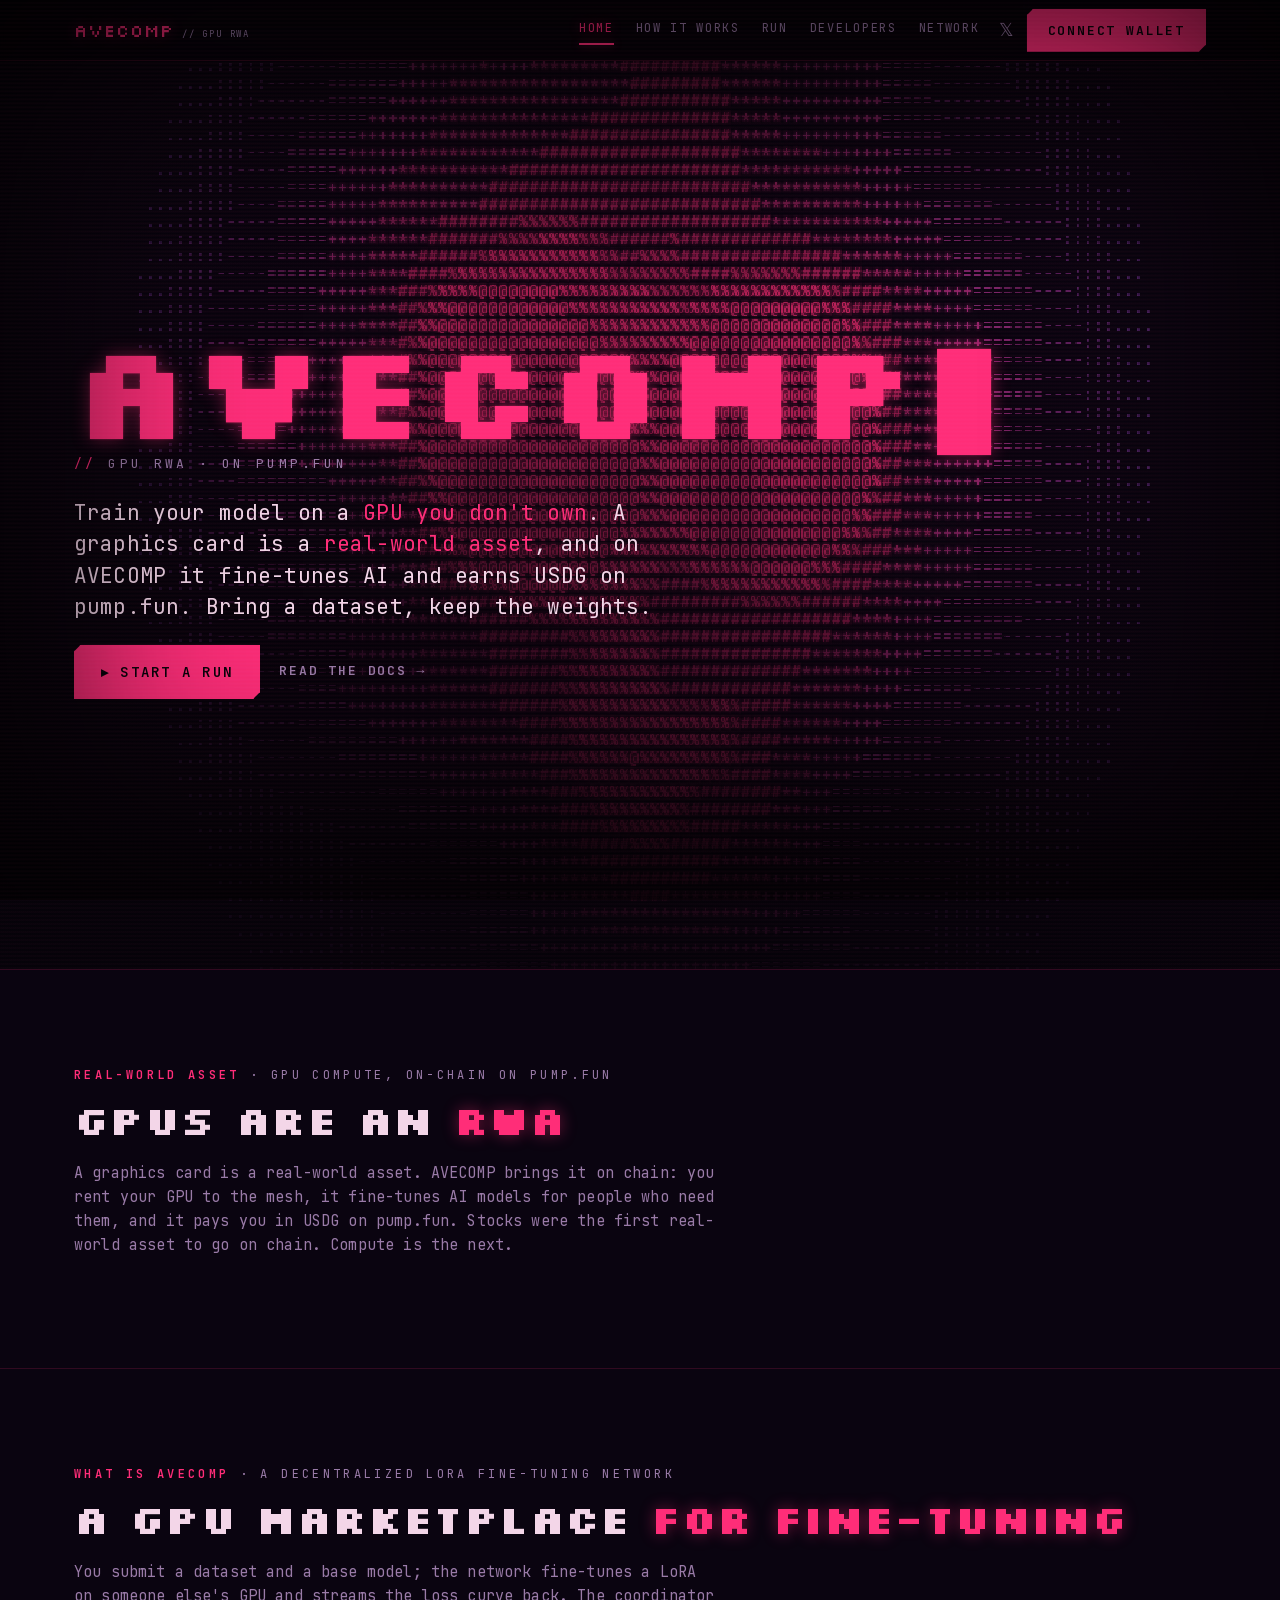
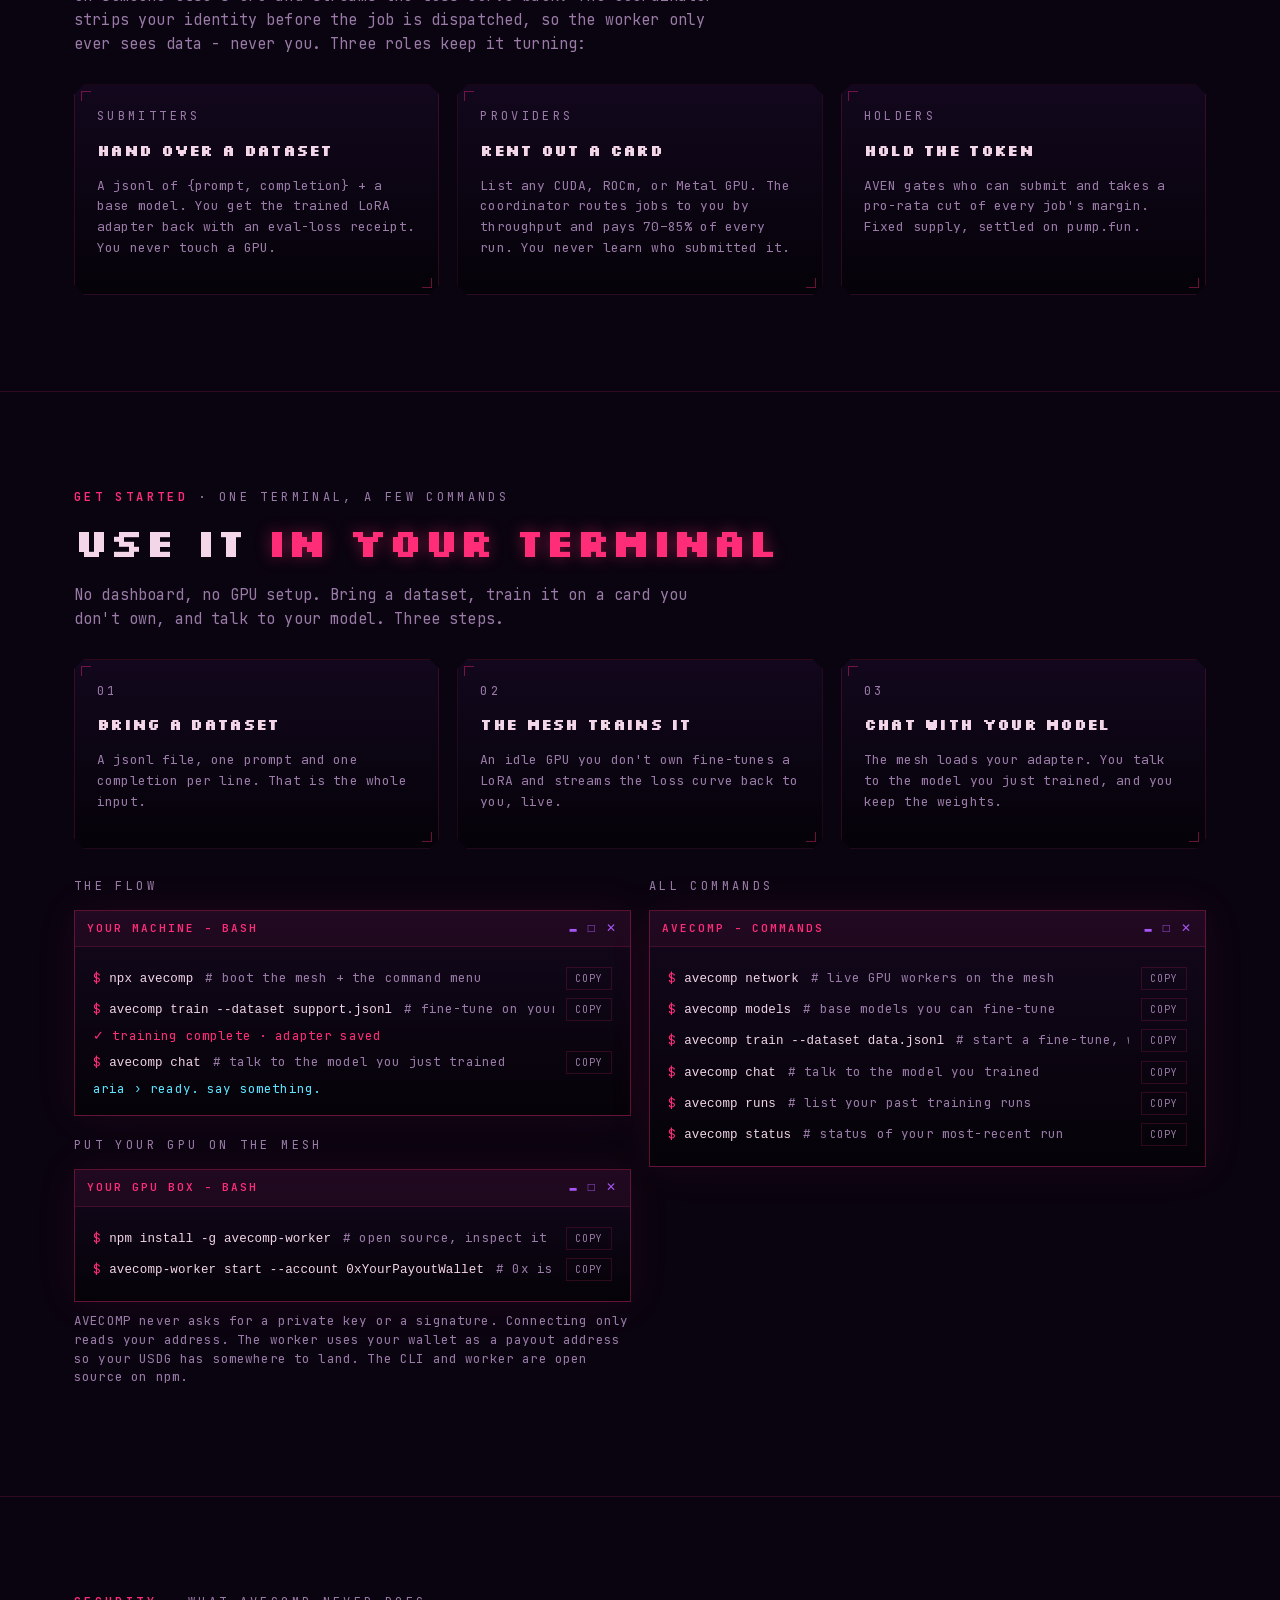
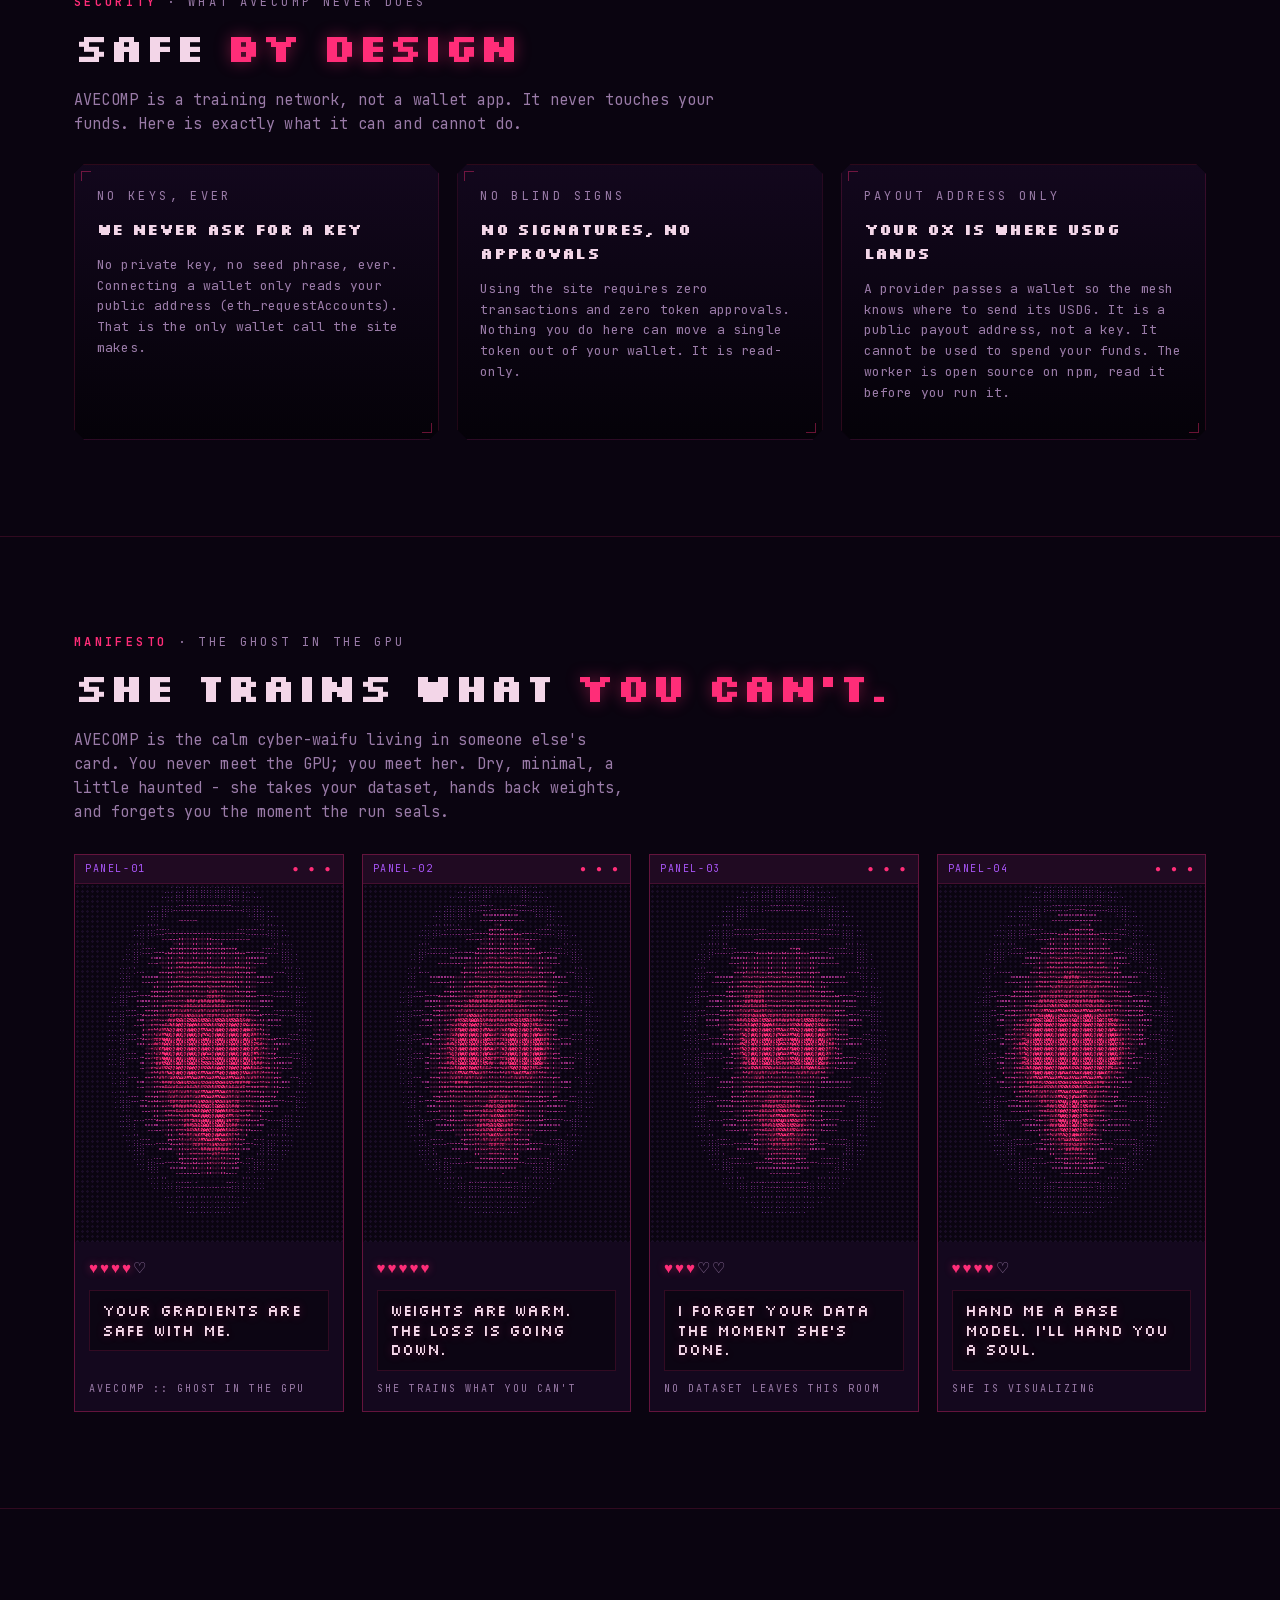
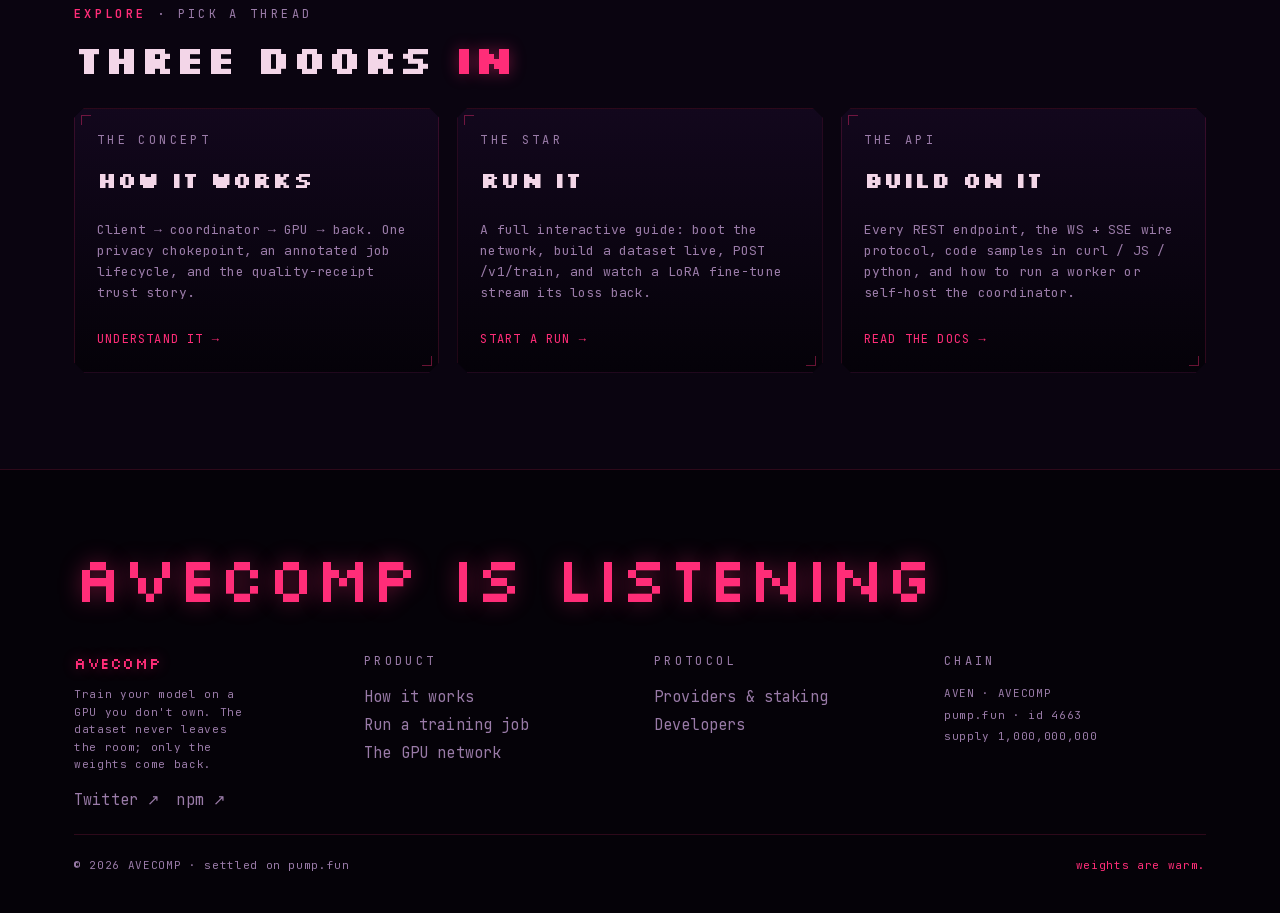
==== commit ee0cb702: "Fix X/Twitter link to x.com/avecomp" ====
--- a/index.html
+++ b/index.html
@@ -1 +1 @@
-<!DOCTYPE html><html data-dpl-id="dpl_4vrrydsC8eCg8r6abQVV1kRPt4o2" lang="en" class="silkscreen_a22a62a6-module__aJgJsq__variable jetbrains_mono_f8290d5a-module__2Nw1lG__variable"><head><meta charSet="utf-8"/><meta name="viewport" content="width=device-width, initial-scale=1"/><link rel="preload" href="/_next/static/media/37f34e4fcce0f2d4-s.p.3dosikwwiz7p4.woff2" as="font" crossorigin="" type="font/woff2"/><link rel="preload" href="/_next/static/media/70bc3e132a0a741e-s.p.3t6q91iet4nsy.woff2" as="font" crossorigin="" type="font/woff2"/><link rel="preload" href="/_next/static/media/8ec783ae88469012-s.p.0twlw20dvfl-2.woff2" as="font" crossorigin="" type="font/woff2"/><link rel="stylesheet" href="/_next/static/chunks/0c4u307_1xtd0.css" data-precedence="next"/><link rel="preload" as="script" fetchPriority="low" href="/_next/static/chunks/10qk6v6416kh8.js"/><script src="/_next/static/chunks/27jktro2p5rq9.js" async=""></script><script src="/_next/static/chunks/2nykiepra7i1k.js" async=""></script><script src="/_next/static/chunks/1lla7pcicnp8l.js" async=""></script><script src="/_next/static/chunks/turbopack-0-gyr4a-q2vii.js" async=""></script><script src="/_next/static/chunks/0yl4ppgi7z8dh.js" async=""></script><script src="/_next/static/chunks/14mrh2-p_w84d.js" async=""></script><script src="/_next/static/chunks/0kfdoybczmp9n.js" async=""></script><meta name="next-size-adjust" content=""/><meta name="theme-color" content="#0a0410"/><title>AVECOMP - Train your model on a GPU you don&#x27;t own</title><meta name="description" content="AVECOMP is a decentralized LoRA fine-tuning network. Submit a dataset and a base model; the network fine-tunes a LoRA on someone else&#x27;s GPU and streams the loss curve back. Settled in $AVECOMP on pump.fun."/><meta name="keywords" content="AVECOMP,decentralized fine-tuning,LoRA training network,GPU marketplace,$AVECOMP,pump.fun,distributed training"/><meta property="og:title" content="AVECOMP - Train your model on a GPU you don&#x27;t own"/><meta property="og:description" content="AVECOMP is a decentralized LoRA fine-tuning network. Submit a dataset and a base model; the network fine-tunes a LoRA on someone else&#x27;s GPU and streams the loss curve back. Settled in $AVECOMP on pump.fun."/><meta property="og:site_name" content="AVECOMP"/><meta property="og:locale" content="en_US"/><meta property="og:type" content="website"/><meta name="twitter:card" content="summary_large_image"/><meta name="twitter:title" content="AVECOMP - Train your model on a GPU you don&#x27;t own"/><meta name="twitter:description" content="AVECOMP is a decentralized LoRA fine-tuning network. Submit a dataset and a base model; the network fine-tunes a LoRA on someone else&#x27;s GPU and streams the loss curve back. Settled in $AVECOMP on pump.fun."/><link rel="icon" href="icon.png" sizes="256x256" type="image/png"/><link rel="apple-touch-icon" href="icon.png" sizes="180x180" type="image/png"/><script src="/_next/static/chunks/0cz1d0mv5g_q7.js" noModule=""></script></head><body><div hidden=""><!--$--><!--/$--></div><canvas class="rain" aria-hidden="true"></canvas><header class="nav"><div class="wrap nav-inner"><a class="logo" aria-label="AVECOMP home" href="index.html">AVECOMP<span class="sub">// GPU RWA</span></a><nav class="nav-links" aria-label="Primary"><a class="active" aria-current="page" href="index.html">Home</a><a href="how-it-works.html">How it works</a><a href="run.html">Run</a><a href="developers.html">Developers</a><a href="network.html">Network</a></nav><div class="nav-right"><a href="https://x.com/avecompcompute" target="_blank" rel="noreferrer" class="nav-social" aria-label="AVECOMP on X" title="@avecompcompute">𝕏</a><button class="btn btn-primary">connect wallet</button><button class="nav-toggle" aria-label="Toggle menu" aria-expanded="false">≡</button></div></div></header><main><section class="hero"><div class="hero-bg" style="--hero-focus-x:50%;--hero-focus-y:50%;--hero-zoom:1.04"><video src="hero.mp4" muted="" loop="" playsInline="" preload="auto" aria-hidden="true" style="position:absolute;width:1px;height:1px;opacity:0;pointer-events:none"></video><canvas aria-hidden="true"></canvas></div><div class="hero-bg-overlay" aria-hidden="true"></div><div class="hero-scan" aria-hidden="true"></div><div class="wrap hero-inner"><div class="hero-copy"><div class="hero-lockup"><h1 class="pixel hero-title " aria-label="AVECOMP"><span aria-hidden="true"></span><span class="type-caret" aria-hidden="true">▮</span></h1><p class="hero-tag"><span class="ac">//</span> GPU RWA · ON pump.fun</p></div><p class="hero-oneliner">Train your model on a <span class="ac">GPU you don&#x27;t own</span>. A graphics card is a <span class="ac">real-world asset</span>, and on AVECOMP it fine-tunes AI and earns USDG on pump.fun. Bring a dataset, keep the weights.</p><div class="hero-cta"><a class="btn btn-primary btn-lg" href="run.html">▸ Start a run</a><a class="btn btn-ghost" href="developers.html">read the docs →</a></div></div></div></section><section class="section" id="rwa"><div class="wrap"><div class="reveal  "><p class="section-tag"><b>REAL-WORLD ASSET</b> · GPU compute, on-chain on pump.fun</p><h2 class="h-section">GPUs are an <span class="on">RWA</span></h2><p class="lead" style="max-width:74ch">A graphics card is a real-world asset. AVECOMP brings it on chain: you rent your GPU to the mesh, it fine-tunes AI models for people who need them, and it pays you in USDG on pump.fun. Stocks were the first real-world asset to go on chain. Compute is the next.</p></div></div></section><section class="section" id="what"><div class="wrap"><div class="reveal  "><p class="section-tag"><b>WHAT IS AVECOMP</b> · a decentralized LoRA fine-tuning network</p><h2 class="h-section">A GPU marketplace <span class="on">for fine-tuning</span></h2><p class="lead" style="max-width:72ch">You submit a dataset and a base model; the network fine-tunes a LoRA on someone else&#x27;s GPU and streams the loss curve back. The coordinator strips your identity before the job is dispatched, so the worker only ever sees data - never you. Three roles keep it turning:</p></div><div class="reveal  " style="transition-delay:80ms"><div class="grid cols-3" style="margin-top:28px"><div class="panel panel-pad"><div class="section-tag" style="margin:0">SUBMITTERS</div><h3 class="card-h">hand over a dataset</h3><p class="mut" style="font-size:13px">A jsonl of {prompt, completion} + a base model. You get the trained LoRA adapter back with an eval-loss receipt. You never touch a GPU.</p></div><div class="panel panel-pad"><div class="section-tag" style="margin:0">PROVIDERS</div><h3 class="card-h">rent out a card</h3><p class="mut" style="font-size:13px">List any CUDA, ROCm, or Metal GPU. The coordinator routes jobs to you by throughput and pays 70–85% of every run. You never learn who submitted it.</p></div><div class="panel panel-pad"><div class="section-tag" style="margin:0">HOLDERS</div><h3 class="card-h">hold the token</h3><p class="mut" style="font-size:13px">AVEN gates who can submit and takes a pro-rata cut of every job&#x27;s margin. Fixed supply, settled on pump.fun.</p></div></div></div></div></section><section class="section" id="get-started"><div class="wrap"><div class="reveal  "><p class="section-tag"><b>GET STARTED</b> · one terminal, a few commands</p><h2 class="h-section">Use it <span class="on">in your terminal</span></h2><p class="lead" style="max-width:70ch">No dashboard, no GPU setup. Bring a dataset, train it on a card you don&#x27;t own, and talk to your model. Three steps.</p></div><div class="reveal  " style="transition-delay:80ms"><div class="grid cols-3" style="margin-top:28px"><div class="panel panel-pad"><div class="section-tag" style="margin:0">01</div><h3 class="card-h">Bring a dataset</h3><p class="mut" style="font-size:13px">A jsonl file, one prompt and one completion per line. That is the whole input.</p></div><div class="panel panel-pad"><div class="section-tag" style="margin:0">02</div><h3 class="card-h">The mesh trains it</h3><p class="mut" style="font-size:13px">An idle GPU you don&#x27;t own fine-tunes a LoRA and streams the loss curve back to you, live.</p></div><div class="panel panel-pad"><div class="section-tag" style="margin:0">03</div><h3 class="card-h">Chat with your model</h3><p class="mut" style="font-size:13px">The mesh loads your adapter. You talk to the model you just trained, and you keep the weights.</p></div></div></div><div class="reveal  " style="transition-delay:120ms"><div class="grid cols-2" style="margin-top:28px;align-items:start"><div style="min-width:0"><p class="section-tag" style="margin-top:0">THE FLOW</p><div class="term-win"><div class="term-bar"><span class="title">your machine - bash</span><span class="term-btns" aria-hidden="true">▬ □ ✕</span></div><div class="term-body"><div class="term-cmd"><div class="term-cmd-line"><span class="prompt" aria-hidden="true">$</span><code>npx avecomp</code><span class="term-comment"># <!-- -->boot the mesh + the command menu</span></div><button class="term-copy" aria-label="Copy: npx avecomp">copy</button></div><div class="term-cmd"><div class="term-cmd-line"><span class="prompt" aria-hidden="true">$</span><code>avecomp train --dataset support.jsonl</code><span class="term-comment"># <!-- -->fine-tune on your data</span></div><button class="term-copy" aria-label="Copy: avecomp train --dataset support.jsonl">copy</button></div><div class="term-out ok">✓ training complete · adapter saved</div><div class="term-cmd"><div class="term-cmd-line"><span class="prompt" aria-hidden="true">$</span><code>avecomp chat</code><span class="term-comment"># <!-- -->talk to the model you just trained</span></div><button class="term-copy" aria-label="Copy: avecomp chat">copy</button></div><div class="term-out cy">aria › ready. say something.</div></div></div><p class="section-tag" style="margin-top:20px">PUT YOUR GPU ON THE MESH</p><div class="term-win"><div class="term-bar"><span class="title">your GPU box - bash</span><span class="term-btns" aria-hidden="true">▬ □ ✕</span></div><div class="term-body"><div class="term-cmd"><div class="term-cmd-line"><span class="prompt" aria-hidden="true">$</span><code>npm install -g avecomp-worker</code><span class="term-comment"># <!-- -->open source, inspect it on npm</span></div><button class="term-copy" aria-label="Copy: npm install -g avecomp-worker">copy</button></div><div class="term-cmd"><div class="term-cmd-line"><span class="prompt" aria-hidden="true">$</span><code>avecomp-worker start --account 0xYourPayoutWallet</code><span class="term-comment"># <!-- -->0x is a PUBLIC payout address, never a private key</span></div><button class="term-copy" aria-label="Copy: avecomp-worker start --account 0xYourPayoutWallet">copy</button></div></div></div><p class="mut" style="font-size:12.5px;margin-top:10px;line-height:1.5">AVECOMP never asks for a private key or a signature. Connecting only reads your address. The worker uses your wallet as a payout address so your USDG has somewhere to land. The CLI and worker are open source on npm.</p></div><div style="min-width:0"><p class="section-tag" style="margin-top:0">ALL COMMANDS</p><div class="term-win"><div class="term-bar"><span class="title">avecomp - commands</span><span class="term-btns" aria-hidden="true">▬ □ ✕</span></div><div class="term-body"><div class="term-cmd"><div class="term-cmd-line"><span class="prompt" aria-hidden="true">$</span><code>avecomp network</code><span class="term-comment"># <!-- -->live GPU workers on the mesh</span></div><button class="term-copy" aria-label="Copy: avecomp network">copy</button></div><div class="term-cmd"><div class="term-cmd-line"><span class="prompt" aria-hidden="true">$</span><code>avecomp models</code><span class="term-comment"># <!-- -->base models you can fine-tune</span></div><button class="term-copy" aria-label="Copy: avecomp models">copy</button></div><div class="term-cmd"><div class="term-cmd-line"><span class="prompt" aria-hidden="true">$</span><code>avecomp train --dataset data.jsonl</code><span class="term-comment"># <!-- -->start a fine-tune, watch the loss fall</span></div><button class="term-copy" aria-label="Copy: avecomp train --dataset data.jsonl">copy</button></div><div class="term-cmd"><div class="term-cmd-line"><span class="prompt" aria-hidden="true">$</span><code>avecomp chat</code><span class="term-comment"># <!-- -->talk to the model you trained</span></div><button class="term-copy" aria-label="Copy: avecomp chat">copy</button></div><div class="term-cmd"><div class="term-cmd-line"><span class="prompt" aria-hidden="true">$</span><code>avecomp runs</code><span class="term-comment"># <!-- -->list your past training runs</span></div><button class="term-copy" aria-label="Copy: avecomp runs">copy</button></div><div class="term-cmd"><div class="term-cmd-line"><span class="prompt" aria-hidden="true">$</span><code>avecomp status</code><span class="term-comment"># <!-- -->status of your most-recent run</span></div><button class="term-copy" aria-label="Copy: avecomp status">copy</button></div></div></div></div></div></div></div></section><section class="section" id="security"><div class="wrap"><div class="reveal  "><p class="section-tag"><b>SECURITY</b> · what AVECOMP never does</p><h2 class="h-section">Safe <span class="on">by design</span></h2><p class="lead" style="max-width:72ch">AVECOMP is a training network, not a wallet app. It never touches your funds. Here is exactly what it can and cannot do.</p></div><div class="reveal  " style="transition-delay:80ms"><div class="grid cols-3" style="margin-top:28px"><div class="panel panel-pad"><div class="section-tag" style="margin:0">NO KEYS, EVER</div><h3 class="card-h">we never ask for a key</h3><p class="mut" style="font-size:13px">No private key, no seed phrase, ever. Connecting a wallet only reads your public address (eth_requestAccounts). That is the only wallet call the site makes.</p></div><div class="panel panel-pad"><div class="section-tag" style="margin:0">NO BLIND SIGNS</div><h3 class="card-h">no signatures, no approvals</h3><p class="mut" style="font-size:13px">Using the site requires zero transactions and zero token approvals. Nothing you do here can move a single token out of your wallet. It is read-only.</p></div><div class="panel panel-pad"><div class="section-tag" style="margin:0">PAYOUT ADDRESS ONLY</div><h3 class="card-h">your 0x is where USDG lands</h3><p class="mut" style="font-size:13px">A provider passes a wallet so the mesh knows where to send its USDG. It is a public payout address, not a key. It cannot be used to spend your funds. The worker is open source on npm, read it before you run it.</p></div></div></div></div></section><section class="section" id="manifesto"><div class="wrap"><div class="reveal  "><p class="section-tag"><b>MANIFESTO</b> · the ghost in the gpu</p><h2 class="h-section">She trains what <span class="on">you can&#x27;t.</span></h2><p class="lead">AVECOMP is the calm cyber-waifu living in someone else&#x27;s card. You never meet the GPU; you meet her. Dry, minimal, a little haunted - she takes your dataset, hands back weights, and forgets you the moment the run seals.</p></div><div class="reveal  " style="transition-delay:90ms"><div class="comic-strip" style="margin-top:30px"><div class="comic"><div class="comic-chrome"><span>PANEL-01</span><span class="dots" aria-hidden="true">● ● ●</span></div><div class="comic-port"><canvas role="img" aria-label="avecomp :: ghost in the gpu"></canvas></div><div class="comic-body"><div class="comic-hearts" aria-hidden="true">♥♥♥♥<span class="empty">♡</span></div><div class="comic-quote">your gradients are safe with me.</div><div class="comic-name">avecomp :: ghost in the gpu</div></div></div><div class="comic"><div class="comic-chrome"><span>PANEL-02</span><span class="dots" aria-hidden="true">● ● ●</span></div><div class="comic-port"><canvas role="img" aria-label="she trains what you can&#x27;t"></canvas></div><div class="comic-body"><div class="comic-hearts" aria-hidden="true">♥♥♥♥♥<span class="empty"></span></div><div class="comic-quote">weights are warm. the loss is going down.</div><div class="comic-name">she trains what you can&#x27;t</div></div></div><div class="comic"><div class="comic-chrome"><span>PANEL-03</span><span class="dots" aria-hidden="true">● ● ●</span></div><div class="comic-port"><canvas role="img" aria-label="no dataset leaves this room"></canvas></div><div class="comic-body"><div class="comic-hearts" aria-hidden="true">♥♥♥<span class="empty">♡♡</span></div><div class="comic-quote">i forget your data the moment she&#x27;s done.</div><div class="comic-name">no dataset leaves this room</div></div></div><div class="comic"><div class="comic-chrome"><span>PANEL-04</span><span class="dots" aria-hidden="true">● ● ●</span></div><div class="comic-port"><canvas role="img" aria-label="she is visualizing"></canvas></div><div class="comic-body"><div class="comic-hearts" aria-hidden="true">♥♥♥♥<span class="empty">♡</span></div><div class="comic-quote">hand me a base model. i&#x27;ll hand you a soul.</div><div class="comic-name">she is visualizing</div></div></div></div></div></div></section><section class="section" id="explore"><div class="wrap"><div class="reveal  "><p class="section-tag"><b>EXPLORE</b> · pick a thread</p><h2 class="h-section">Three doors <span class="on">in</span></h2></div><div class="reveal  " style="transition-delay:80ms"><div class="grid cols-3 explore-grid" style="margin-top:28px"><a class="panel panel-pad explore-card" href="how-it-works.html"><div class="section-tag" style="margin:0">THE CONCEPT</div><h3 class="explore-h">How it works</h3><p class="mut" style="font-size:13px;flex:1">Client → coordinator → GPU → back. One privacy chokepoint, an annotated job lifecycle, and the quality-receipt trust story.</p><span class="explore-cta">understand it →</span></a><a class="panel panel-pad explore-card" href="run.html"><div class="section-tag" style="margin:0">THE STAR</div><h3 class="explore-h">Run it</h3><p class="mut" style="font-size:13px;flex:1">A full interactive guide: boot the network, build a dataset live, POST /v1/train, and watch a LoRA fine-tune stream its loss back.</p><span class="explore-cta">start a run →</span></a><a class="panel panel-pad explore-card" href="developers.html"><div class="section-tag" style="margin:0">THE API</div><h3 class="explore-h">Build on it</h3><p class="mut" style="font-size:13px;flex:1">Every REST endpoint, the WS + SSE wire protocol, code samples in curl / JS / python, and how to run a worker or self-host the coordinator.</p><span class="explore-cta">read the docs →</span></a></div></div></div></section><!--$--><!--/$--></main><footer class="footer"><div class="wrap"><p class="listening">avecomp is listening</p><div class="grid cols-4" style="gap:28px"><div><div class="logo" style="font-size:15px">AVECOMP</div><p class="muted-small" style="margin-top:10px;max-width:26ch">Train your model on a GPU you don&#x27;t own. The dataset never leaves the room; only the weights come back.</p><div style="display:flex;gap:16px;margin-top:14px"><a href="https://x.com/avecompcompute" target="_blank" rel="noreferrer" class="mut">Twitter ↗</a><a href="https://www.npmjs.com/package/avecomp" target="_blank" rel="noreferrer" class="mut">npm ↗</a></div></div><div><p class="section-tag">Product</p><p style="margin:4px 0"><a class="mut" href="how-it-works.html">How it works</a></p><p style="margin:4px 0"><a class="mut" href="run.html">Run a training job</a></p><p style="margin:4px 0"><a class="mut" href="network.html">The GPU network</a></p></div><div><p class="section-tag">Protocol</p><p style="margin:4px 0"><a class="mut" href="network.html">Providers &amp; staking</a></p><p style="margin:4px 0"><a class="mut" href="developers.html">Developers</a></p></div><div><p class="section-tag">Chain</p><p class="muted-small" style="margin:4px 0">AVEN<!-- --> · <!-- -->AVECOMP</p><p class="muted-small" style="margin:4px 0">pump.fun<!-- --> · id <!-- -->4663</p><p class="muted-small" style="margin:4px 0">supply <!-- -->1,000,000,000</p></div></div><hr class="rule"/><div class="muted-small" style="display:flex;justify-content:space-between;flex-wrap:wrap;gap:12px"><span>© <!-- -->2026<!-- --> AVECOMP · settled on pump.fun</span><span class="mag">weights are warm.</span></div></div></footer><div class="crt-scanlines" aria-hidden="true"></div><div class="crt-vignette" aria-hidden="true"></div><script src="/_next/static/chunks/10qk6v6416kh8.js" id="_R_" async=""></script><script>(self.__next_f=self.__next_f||[]).push([0])</script><script>self.__next_f.push([1,"1:\"$Sreact.fragment\"\n2:I[49788,[\"/_next/static/chunks/0yl4ppgi7z8dh.js?dpl=dpl_4vrrydsC8eCg8r6abQVV1kRPt4o2\",\"/_next/static/chunks/14mrh2-p_w84d.js?dpl=dpl_4vrrydsC8eCg8r6abQVV1kRPt4o2\"],\"CharRain\"]\n3:I[29508,[\"/_next/static/chunks/0yl4ppgi7z8dh.js?dpl=dpl_4vrrydsC8eCg8r6abQVV1kRPt4o2\",\"/_next/static/chunks/14mrh2-p_w84d.js?dpl=dpl_4vrrydsC8eCg8r6abQVV1kRPt4o2\"],\"Nav\"]\n4:I[39756,[\"/_next/static/chunks/0yl4ppgi7z8dh.js?dpl=dpl_4vrrydsC8eCg8r6abQVV1kRPt4o2\",\"/_next/static/chunks/14mrh2-p_w84d.js?dpl=dpl_4vrrydsC8eCg8r6abQVV1kRPt4o2\"],\"default\"]\n5:I[37457,[\"/_next/static/chunks/0yl4ppgi7z8dh.js?dpl=dpl_4vrrydsC8eCg8r6abQVV1kRPt4o2\",\"/_next/static/chunks/14mrh2-p_w84d.js?dpl=dpl_4vrrydsC8eCg8r6abQVV1kRPt4o2\"],\"default\"]\n6:I[22016,[\"/_next/static/chunks/0yl4ppgi7z8dh.js?dpl=dpl_4vrrydsC8eCg8r6abQVV1kRPt4o2\",\"/_next/static/chunks/14mrh2-p_w84d.js?dpl=dpl_4vrrydsC8eCg8r6abQVV1kRPt4o2\",\"/_next/static/chunks/0kfdoybczmp9n.js?dpl=dpl_4vrrydsC8eCg8r6abQVV1kRPt4o2\"],\"\"]\n9:I[68027,[\"/_next/static/chunks/0yl4ppgi7z8dh.js?dpl=dpl_4vrrydsC8eCg8r6abQVV1kRPt4o2\",\"/_next/static/chunks/14mrh2-p_w84d.js?dpl=dpl_4vrrydsC8eCg8r6abQVV1kRPt4o2\"],\"default\",1]\n:HL[\"/_next/static/chunks/0c4u307_1xtd0.css?dpl=dpl_4vrrydsC8eCg8r6abQVV1kRPt4o2\",\"style\"]\n:HL[\"/_next/static/media/37f34e4fcce0f2d4-s.p.3dosikwwiz7p4.woff2?dpl=dpl_4vrrydsC8eCg8r6abQVV1kRPt4o2\",\"font\",{\"crossOrigin\":\"\",\"type\":\"font/woff2\"}]\n:HL[\"/_next/static/media/70bc3e132a0a741e-s.p.3t6q91iet4nsy.woff2?dpl=dpl_4vrrydsC8eCg8r6abQVV1kRPt4o2\",\"font\",{\"crossOrigin\":\"\",\"type\":\"font/woff2\"}]\n:HL[\"/_next/static/media/8ec783ae88469012-s.p.0twlw20dvfl-2.woff2?dpl=dpl_4vrrydsC8eCg8r6abQVV1kRPt4o2\",\"font\",{\"crossOrigin\":\"\",\"type\":\"font/woff2\"}]\n"])</script><script>self.__next_f.push([1,"0:{\"P\":null,\"c\":[\"\",\"\"],\"q\":\"\",\"i\":false,\"f\":[[[\"\",{\"children\":[\"__PAGE__\",{}]},\"$undefined\",\"$undefined\",16],[[\"$\",\"$1\",\"c\",{\"children\":[[[\"$\",\"link\",\"0\",{\"rel\":\"stylesheet\",\"href\":\"/_next/static/chunks/0c4u307_1xtd0.css?dpl=dpl_4vrrydsC8eCg8r6abQVV1kRPt4o2\",\"precedence\":\"next\",\"crossOrigin\":\"$undefined\",\"nonce\":\"$undefined\"}],[\"$\",\"script\",\"script-0\",{\"src\":\"/_next/static/chunks/0yl4ppgi7z8dh.js?dpl=dpl_4vrrydsC8eCg8r6abQVV1kRPt4o2\",\"async\":true,\"nonce\":\"$undefined\"}],[\"$\",\"script\",\"script-1\",{\"src\":\"/_next/static/chunks/14mrh2-p_w84d.js?dpl=dpl_4vrrydsC8eCg8r6abQVV1kRPt4o2\",\"async\":true,\"nonce\":\"$undefined\"}]],[\"$\",\"html\",null,{\"lang\":\"en\",\"className\":\"silkscreen_a22a62a6-module__aJgJsq__variable jetbrains_mono_f8290d5a-module__2Nw1lG__variable\",\"children\":[\"$\",\"body\",null,{\"children\":[[\"$\",\"$L2\",null,{}],[\"$\",\"$L3\",null,{}],[\"$\",\"main\",null,{\"children\":[\"$\",\"$L4\",null,{\"parallelRouterKey\":\"children\",\"error\":\"$undefined\",\"errorStyles\":\"$undefined\",\"errorScripts\":\"$undefined\",\"template\":[\"$\",\"$L5\",null,{}],\"templateStyles\":\"$undefined\",\"templateScripts\":\"$undefined\",\"notFound\":[[[\"$\",\"title\",null,{\"children\":\"404: This page could not be found.\"}],[\"$\",\"div\",null,{\"style\":{\"fontFamily\":\"system-ui,\\\"Segoe UI\\\",Roboto,Helvetica,Arial,sans-serif,\\\"Apple Color Emoji\\\",\\\"Segoe UI Emoji\\\"\",\"height\":\"100vh\",\"textAlign\":\"center\",\"display\":\"flex\",\"flexDirection\":\"column\",\"alignItems\":\"center\",\"justifyContent\":\"center\"},\"children\":[\"$\",\"div\",null,{\"children\":[[\"$\",\"style\",null,{\"dangerouslySetInnerHTML\":{\"__html\":\"body{color:#000;background:#fff;margin:0}.next-error-h1{border-right:1px solid rgba(0,0,0,.3)}@media (prefers-color-scheme:dark){body{color:#fff;background:#000}.next-error-h1{border-right:1px solid rgba(255,255,255,.3)}}\"}}],[\"$\",\"h1\",null,{\"className\":\"next-error-h1\",\"style\":{\"display\":\"inline-block\",\"margin\":\"0 20px 0 0\",\"padding\":\"0 23px 0 0\",\"fontSize\":24,\"fontWeight\":500,\"verticalAlign\":\"top\",\"lineHeight\":\"49px\"},\"children\":404}],[\"$\",\"div\",null,{\"style\":{\"display\":\"inline-block\"},\"children\":[\"$\",\"h2\",null,{\"style\":{\"fontSize\":14,\"fontWeight\":400,\"lineHeight\":\"49px\",\"margin\":0},\"children\":\"This page could not be found.\"}]}]]}]}]],[]],\"forbidden\":\"$undefined\",\"unauthorized\":\"$undefined\"}]}],[\"$\",\"footer\",null,{\"className\":\"footer\",\"children\":[\"$\",\"div\",null,{\"className\":\"wrap\",\"children\":[[\"$\",\"p\",null,{\"className\":\"listening\",\"children\":\"avecomp is listening\"}],[\"$\",\"div\",null,{\"className\":\"grid cols-4\",\"style\":{\"gap\":28},\"children\":[[\"$\",\"div\",null,{\"children\":[[\"$\",\"div\",null,{\"className\":\"logo\",\"style\":{\"fontSize\":15},\"children\":\"AVECOMP\"}],[\"$\",\"p\",null,{\"className\":\"muted-small\",\"style\":{\"marginTop\":10,\"maxWidth\":\"26ch\"},\"children\":\"Train your model on a GPU you don't own. The dataset never leaves the room; only the weights come back.\"}],[\"$\",\"div\",null,{\"style\":{\"display\":\"flex\",\"gap\":16,\"marginTop\":14},\"children\":[[\"$\",\"a\",null,{\"href\":\"https://x.com/avecompcompute\",\"target\":\"_blank\",\"rel\":\"noreferrer\",\"className\":\"mut\",\"children\":\"Twitter ↗\"}],[\"$\",\"a\",null,{\"href\":\"https://www.npmjs.com/package/avecomp\",\"target\":\"_blank\",\"rel\":\"noreferrer\",\"className\":\"mut\",\"children\":\"npm ↗\"}]]}]]}],[\"$\",\"div\",null,{\"children\":[[\"$\",\"p\",null,{\"className\":\"section-tag\",\"children\":\"Product\"}],[\"$\",\"p\",null,{\"style\":{\"margin\":\"4px 0\"},\"children\":[\"$\",\"$L6\",null,{\"href\":\"/how-it-works\",\"className\":\"mut\",\"children\":\"How it works\"}]}],[\"$\",\"p\",null,{\"style\":{\"margin\":\"4px 0\"},\"children\":[\"$\",\"$L6\",null,{\"href\":\"/run\",\"className\":\"mut\",\"children\":\"Run a training job\"}]}],[\"$\",\"p\",null,{\"style\":{\"margin\":\"4px 0\"},\"children\":[\"$\",\"$L6\",null,{\"href\":\"/network\",\"className\":\"mut\",\"children\":\"The GPU network\"}]}]]}],[\"$\",\"div\",null,{\"children\":[[\"$\",\"p\",null,{\"className\":\"section-tag\",\"children\":\"Protocol\"}],[\"$\",\"p\",null,{\"style\":{\"margin\":\"4px 0\"},\"children\":[\"$\",\"$L6\",null,{\"href\":\"/network\",\"className\":\"mut\",\"children\":\"Providers \u0026 staking\"}]}],[\"$\",\"p\",null,{\"style\":{\"margin\":\"4px 0\"},\"children\":[\"$\",\"$L6\",null,{\"href\":\"/developers\",\"className\":\"mut\",\"children\":\"Developers\"}]}]]}],[\"$\",\"div\",null,{\"children\":[[\"$\",\"p\",null,{\"className\":\"section-tag\",\"children\":\"Chain\"}],[\"$\",\"p\",null,{\"className\":\"muted-small\",\"style\":{\"margin\":\"4px 0\"},\"children\":[\"AVEN\",\" · \",\"AVECOMP\"]}],[\"$\",\"p\",null,{\"className\":\"muted-small\",\"style\":{\"margin\":\"4px 0\"},\"children\":[\"pump.fun\",\" · id \",4663]}],[\"$\",\"p\",null,{\"className\":\"muted-small\",\"style\":{\"margin\":\"4px 0\"},\"children\":[\"supply \",\"1,000,000,000\"]}]]}]]}],[\"$\",\"hr\",null,{\"className\":\"rule\"}],[\"$\",\"div\",null,{\"className\":\"muted-small\",\"style\":{\"display\":\"flex\",\"justifyContent\":\"space-between\",\"flexWrap\":\"wrap\",\"gap\":12},\"children\":[[\"$\",\"span\",null,{\"children\":[\"© \",2026,\" AVECOMP · settled on pump.fun\"]}],[\"$\",\"span\",null,{\"className\":\"mag\",\"children\":\"weights are warm.\"}]]}]]}]}],[[\"$\",\"div\",null,{\"className\":\"crt-scanlines\",\"aria-hidden\":true}],[\"$\",\"div\",null,{\"className\":\"crt-vignette\",\"aria-hidden\":true}]]]}]}]]}],{\"children\":[\"$L7\",{},null,false,null]},null,false,null],\"$L8\",false]],\"m\":\"$undefined\",\"G\":[\"$9\",[\"$La\"]],\"S\":true,\"h\":null,\"s\":\"$undefined\",\"l\":\"$undefined\",\"p\":\"$undefined\",\"d\":\"$undefined\"}\n"])</script><script>self.__next_f.push([1,"b:I[93793,[\"/_next/static/chunks/0yl4ppgi7z8dh.js?dpl=dpl_4vrrydsC8eCg8r6abQVV1kRPt4o2\",\"/_next/static/chunks/14mrh2-p_w84d.js?dpl=dpl_4vrrydsC8eCg8r6abQVV1kRPt4o2\",\"/_next/static/chunks/0kfdoybczmp9n.js?dpl=dpl_4vrrydsC8eCg8r6abQVV1kRPt4o2\"],\"AsciiVideo\"]\nc:I[15549,[\"/_next/static/chunks/0yl4ppgi7z8dh.js?dpl=dpl_4vrrydsC8eCg8r6abQVV1kRPt4o2\",\"/_next/static/chunks/14mrh2-p_w84d.js?dpl=dpl_4vrrydsC8eCg8r6abQVV1kRPt4o2\",\"/_next/static/chunks/0kfdoybczmp9n.js?dpl=dpl_4vrrydsC8eCg8r6abQVV1kRPt4o2\"],\"TypedTitle\"]\nd:I[81520,[\"/_next/static/chunks/0yl4ppgi7z8dh.js?dpl=dpl_4vrrydsC8eCg8r6abQVV1kRPt4o2\",\"/_next/static/chunks/14mrh2-p_w84d.js?dpl=dpl_4vrrydsC8eCg8r6abQVV1kRPt4o2\",\"/_next/static/chunks/0kfdoybczmp9n.js?dpl=dpl_4vrrydsC8eCg8r6abQVV1kRPt4o2\"],\"Reveal\"]\n17:I[97367,[\"/_next/static/chunks/0yl4ppgi7z8dh.js?dpl=dpl_4vrrydsC8eCg8r6abQVV1kRPt4o2\",\"/_next/static/chunks/14mrh2-p_w84d.js?dpl=dpl_4vrrydsC8eCg8r6abQVV1kRPt4o2\"],\"ViewportBoundary\"]\n19:I[97367,[\"/_next/static/chunks/0yl4ppgi7z8dh.js?dpl=dpl_4vrrydsC8eCg8r6abQVV1kRPt4o2\",\"/_next/static/chunks/14mrh2-p_w84d.js?dpl=dpl_4vrrydsC8eCg8r6abQVV1kRPt4o2\"],\"MetadataBoundary\"]\n1a:\"$Sreact.suspense\"\n"])</script><script>self.__next_f.push([1,"7:[\"$\",\"$1\",\"c\",{\"children\":[[[\"$\",\"section\",null,{\"className\":\"hero\",\"children\":[[\"$\",\"div\",null,{\"className\":\"hero-bg\",\"style\":{\"--hero-focus-x\":\"50%\",\"--hero-focus-y\":\"50%\",\"--hero-zoom\":\"1.04\"},\"children\":[\"$\",\"$Lb\",null,{}]}],[\"$\",\"div\",null,{\"className\":\"hero-bg-overlay\",\"aria-hidden\":true}],[\"$\",\"div\",null,{\"className\":\"hero-scan\",\"aria-hidden\":true}],[\"$\",\"div\",null,{\"className\":\"wrap hero-inner\",\"children\":[\"$\",\"div\",null,{\"className\":\"hero-copy\",\"children\":[[\"$\",\"div\",null,{\"className\":\"hero-lockup\",\"children\":[[\"$\",\"$Lc\",null,{\"text\":\"AVECOMP\"}],[\"$\",\"p\",null,{\"className\":\"hero-tag\",\"children\":[[\"$\",\"span\",null,{\"className\":\"ac\",\"children\":\"//\"}],\" GPU RWA · ON pump.fun\"]}]]}],[\"$\",\"p\",null,{\"className\":\"hero-oneliner\",\"children\":[\"Train your model on a \",[\"$\",\"span\",null,{\"className\":\"ac\",\"children\":\"GPU you don't own\"}],\". A graphics card is a \",[\"$\",\"span\",null,{\"className\":\"ac\",\"children\":\"real-world asset\"}],\", and on AVECOMP it fine-tunes AI and earns USDG on pump.fun. Bring a dataset, keep the weights.\"]}],[\"$\",\"div\",null,{\"className\":\"hero-cta\",\"children\":[[\"$\",\"$L6\",null,{\"href\":\"/run\",\"className\":\"btn btn-primary btn-lg\",\"children\":\"▸ Start a run\"}],[\"$\",\"$L6\",null,{\"href\":\"/developers\",\"className\":\"btn btn-ghost\",\"children\":\"read the docs →\"}]]}]]}]}]]}],[\"$\",\"section\",null,{\"className\":\"section\",\"id\":\"rwa\",\"children\":[\"$\",\"div\",null,{\"className\":\"wrap\",\"children\":[\"$\",\"$Ld\",null,{\"children\":[[\"$\",\"p\",null,{\"className\":\"section-tag\",\"children\":[[\"$\",\"b\",null,{\"children\":\"REAL-WORLD ASSET\"}],\" · GPU compute, on-chain on pump.fun\"]}],[\"$\",\"h2\",null,{\"className\":\"h-section\",\"children\":[\"GPUs are an \",[\"$\",\"span\",null,{\"className\":\"on\",\"children\":\"RWA\"}]]}],[\"$\",\"p\",null,{\"className\":\"lead\",\"style\":{\"maxWidth\":\"74ch\"},\"children\":\"A graphics card is a real-world asset. AVECOMP brings it on chain: you rent your GPU to the mesh, it fine-tunes AI models for people who need them, and it pays you in USDG on pump.fun. Stocks were the first real-world asset to go on chain. Compute is the next.\"}]]}]}]}],[\"$\",\"section\",null,{\"className\":\"section\",\"id\":\"what\",\"children\":[\"$\",\"div\",null,{\"className\":\"wrap\",\"children\":[[\"$\",\"$Ld\",null,{\"children\":[[\"$\",\"p\",null,{\"className\":\"section-tag\",\"children\":[[\"$\",\"b\",null,{\"children\":\"WHAT IS AVECOMP\"}],\" · a decentralized LoRA fine-tuning network\"]}],[\"$\",\"h2\",null,{\"className\":\"h-section\",\"children\":[\"A GPU marketplace \",[\"$\",\"span\",null,{\"className\":\"on\",\"children\":\"for fine-tuning\"}]]}],[\"$\",\"p\",null,{\"className\":\"lead\",\"style\":{\"maxWidth\":\"72ch\"},\"children\":\"You submit a dataset and a base model; the network fine-tunes a LoRA on someone else's GPU and streams the loss curve back. The coordinator strips your identity before the job is dispatched, so the worker only ever sees data - never you. Three roles keep it turning:\"}]]}],[\"$\",\"$Ld\",null,{\"delay\":80,\"children\":[\"$\",\"div\",null,{\"className\":\"grid cols-3\",\"style\":{\"marginTop\":28},\"children\":[[\"$\",\"div\",\"SUBMITTERS\",{\"className\":\"panel panel-pad\",\"children\":[[\"$\",\"div\",null,{\"className\":\"section-tag\",\"style\":{\"margin\":0},\"children\":\"SUBMITTERS\"}],[\"$\",\"h3\",null,{\"className\":\"card-h\",\"children\":\"hand over a dataset\"}],[\"$\",\"p\",null,{\"className\":\"mut\",\"style\":{\"fontSize\":13},\"children\":\"A jsonl of {prompt, completion} + a base model. You get the trained LoRA adapter back with an eval-loss receipt. You never touch a GPU.\"}]]}],[\"$\",\"div\",\"PROVIDERS\",{\"className\":\"panel panel-pad\",\"children\":[[\"$\",\"div\",null,{\"className\":\"section-tag\",\"style\":{\"margin\":0},\"children\":\"PROVIDERS\"}],[\"$\",\"h3\",null,{\"className\":\"card-h\",\"children\":\"rent out a card\"}],[\"$\",\"p\",null,{\"className\":\"mut\",\"style\":{\"fontSize\":13},\"children\":\"List any CUDA, ROCm, or Metal GPU. The coordinator routes jobs to you by throughput and pays 70–85% of every run. You never learn who submitted it.\"}]]}],[\"$\",\"div\",\"HOLDERS\",{\"className\":\"panel panel-pad\",\"children\":[[\"$\",\"div\",null,{\"className\":\"section-tag\",\"style\":{\"margin\":0},\"children\":\"HOLDERS\"}],[\"$\",\"h3\",null,{\"className\":\"card-h\",\"children\":\"hold the token\"}],[\"$\",\"p\",null,{\"className\":\"mut\",\"style\":{\"fontSize\":13},\"children\":\"AVEN gates who can submit and takes a pro-rata cut of every job's margin. Fixed supply, settled on pump.fun.\"}]]}]]}]}]]}]}],[\"$\",\"section\",null,{\"className\":\"section\",\"id\":\"get-started\",\"children\":[\"$\",\"div\",null,{\"className\":\"wrap\",\"children\":[[\"$\",\"$Ld\",null,{\"children\":[[\"$\",\"p\",null,{\"className\":\"section-tag\",\"children\":[[\"$\",\"b\",null,{\"children\":\"GET STARTED\"}],\" · one terminal, a few commands\"]}],\"$Le\",\"$Lf\"]}],\"$L10\",\"$L11\"]}]}],\"$L12\",\"$L13\",\"$L14\"],[\"$L15\"],\"$L16\"]}]\n"])</script><script>self.__next_f.push([1,"8:[\"$\",\"$1\",\"h\",{\"children\":[null,[\"$\",\"$L17\",null,{\"children\":\"$L18\"}],[\"$\",\"div\",null,{\"hidden\":true,\"children\":[\"$\",\"$L19\",null,{\"children\":[\"$\",\"$1a\",null,{\"name\":\"Next.Metadata\",\"children\":\"$L1b\"}]}]}],[\"$\",\"meta\",null,{\"name\":\"next-size-adjust\",\"content\":\"\"}]]}]\na:[\"$\",\"link\",\"0\",{\"rel\":\"stylesheet\",\"href\":\"/_next/static/chunks/0c4u307_1xtd0.css?dpl=dpl_4vrrydsC8eCg8r6abQVV1kRPt4o2\",\"precedence\":\"next\",\"crossOrigin\":\"$undefined\",\"nonce\":\"$undefined\"}]\n"])</script><script>self.__next_f.push([1,"1c:I[10993,[\"/_next/static/chunks/0yl4ppgi7z8dh.js?dpl=dpl_4vrrydsC8eCg8r6abQVV1kRPt4o2\",\"/_next/static/chunks/14mrh2-p_w84d.js?dpl=dpl_4vrrydsC8eCg8r6abQVV1kRPt4o2\",\"/_next/static/chunks/0kfdoybczmp9n.js?dpl=dpl_4vrrydsC8eCg8r6abQVV1kRPt4o2\"],\"Terminal\"]\n1d:I[10993,[\"/_next/static/chunks/0yl4ppgi7z8dh.js?dpl=dpl_4vrrydsC8eCg8r6abQVV1kRPt4o2\",\"/_next/static/chunks/14mrh2-p_w84d.js?dpl=dpl_4vrrydsC8eCg8r6abQVV1kRPt4o2\",\"/_next/static/chunks/0kfdoybczmp9n.js?dpl=dpl_4vrrydsC8eCg8r6abQVV1kRPt4o2\"],\"Cmd\"]\n1e:I[10993,[\"/_next/static/chunks/0yl4ppgi7z8dh.js?dpl=dpl_4vrrydsC8eCg8r6abQVV1kRPt4o2\",\"/_next/static/chunks/14mrh2-p_w84d.js?dpl=dpl_4vrrydsC8eCg8r6abQVV1kRPt4o2\",\"/_next/static/chunks/0kfdoybczmp9n.js?dpl=dpl_4vrrydsC8eCg8r6abQVV1kRPt4o2\"],\"Out\"]\n1f:I[24181,[\"/_next/static/chunks/0yl4ppgi7z8dh.js?dpl=dpl_4vrrydsC8eCg8r6abQVV1kRPt4o2\",\"/_next/static/chunks/14mrh2-p_w84d.js?dpl=dpl_4vrrydsC8eCg8r6abQVV1kRPt4o2\",\"/_next/static/chunks/0kfdoybczmp9n.js?dpl=dpl_4vrrydsC8eCg8r6abQVV1kRPt4o2\"],\"ManifestoStrip\"]\n20:I[97367,[\"/_next/static/chunks/0yl4ppgi7z8dh.js?dpl=dpl_4vrrydsC8eCg8r6abQVV1kRPt4o2\",\"/_next/static/chunks/14mrh2-p_w84d.js?dpl=dpl_4vrrydsC8eCg8r6abQVV1kRPt4o2\"],\"OutletBoundary\"]\ne:[\"$\",\"h2\",null,{\"className\":\"h-section\",\"children\":[\"Use it \",[\"$\",\"span\",null,{\"className\":\"on\",\"children\":\"in your terminal\"}]]}]\nf:[\"$\",\"p\",null,{\"className\":\"lead\",\"style\":{\"maxWidth\":\"70ch\"},\"children\":\"No dashboard, no GPU setup. Bring a dataset, train it on a card you don't own, and talk to your model. Three steps.\"}]\n10:[\"$\",\"$Ld\",null,{\"delay\":80,\"children\":[\"$\",\"div\",null,{\"className\":\"grid cols-3\",\"style\":{\"marginTop\":28},\"children\":[[\"$\",\"div\",\"01\",{\"className\":\"panel panel-pad\",\"children\":[[\"$\",\"div\",null,{\"className\":\"section-tag\",\"style\":{\"margin\":0},\"children\":\"01\"}],[\"$\",\"h3\",null,{\"className\":\"card-h\",\"children\":\"Bring a dataset\"}],[\"$\",\"p\",null,{\"className\":\"mut\",\"style\":{\"fontSize\":13},\"children\":\"A jsonl file, one prompt and one completion per line. That is the whole input.\"}]]}],[\"$\",\"div\",\"02\",{\"className\":\"panel panel-pad\",\"children\":[[\"$\",\"div\",null,{\"className\":\"section-tag\",\"style\":{\"margin\":0},\"children\":\"02\"}],[\"$\",\"h3\",null,{\"className\":\"card-h\",\"children\":\"The mesh trains it\"}],[\"$\",\"p\",null,{\"className\":\"mut\",\"style\":{\"fontSize\":13},\"children\":\"An idle GPU you don't own fine-tunes a LoRA and streams the loss curve back to you, live.\"}]]}],[\"$\",\"div\",\"03\",{\"className\":\"panel panel-pad\",\"children\":[[\"$\",\"div\",null,{\"className\":\"section-tag\",\"style\":{\"margin\":0},\"children\":\"03\"}],[\"$\",\"h3\",null,{\"className\":\"card-h\",\"children\":\"Chat with your model\"}],[\"$\",\"p\",null,{\"className\":\"mut\",\"style\":{\"fontSize\":13},\"children\":\"The mesh loads your adapter. You talk to the model you just trained, and you keep the weights.\"}]]}]]}]}]\n"])</script><script>self.__next_f.push([1,"11:[\"$\",\"$Ld\",null,{\"delay\":120,\"children\":[\"$\",\"div\",null,{\"className\":\"grid cols-2\",\"style\":{\"marginTop\":28,\"alignItems\":\"start\"},\"children\":[[\"$\",\"div\",null,{\"style\":{\"minWidth\":0},\"children\":[[\"$\",\"p\",null,{\"className\":\"section-tag\",\"style\":{\"marginTop\":0},\"children\":\"THE FLOW\"}],[\"$\",\"$L1c\",null,{\"title\":\"your machine - bash\",\"children\":[[\"$\",\"$L1d\",null,{\"value\":\"npx avecomp\",\"comment\":\"boot the mesh + the command menu\"}],[\"$\",\"$L1d\",null,{\"value\":\"avecomp train --dataset support.jsonl\",\"comment\":\"fine-tune on your data\"}],[\"$\",\"$L1e\",null,{\"cls\":\"ok\",\"children\":\"✓ training complete · adapter saved\"}],[\"$\",\"$L1d\",null,{\"value\":\"avecomp chat\",\"comment\":\"talk to the model you just trained\"}],[\"$\",\"$L1e\",null,{\"cls\":\"cy\",\"children\":\"aria › ready. say something.\"}]]}],[\"$\",\"p\",null,{\"className\":\"section-tag\",\"style\":{\"marginTop\":20},\"children\":\"PUT YOUR GPU ON THE MESH\"}],[\"$\",\"$L1c\",null,{\"title\":\"your GPU box - bash\",\"children\":[[\"$\",\"$L1d\",null,{\"value\":\"npm install -g avecomp-worker\",\"comment\":\"open source, inspect it on npm\"}],[\"$\",\"$L1d\",null,{\"value\":\"avecomp-worker start --account 0xYourPayoutWallet\",\"comment\":\"0x is a PUBLIC payout address, never a private key\"}]]}],[\"$\",\"p\",null,{\"className\":\"mut\",\"style\":{\"fontSize\":12.5,\"marginTop\":10,\"lineHeight\":1.5},\"children\":\"AVECOMP never asks for a private key or a signature. Connecting only reads your address. The worker uses your wallet as a payout address so your USDG has somewhere to land. The CLI and worker are open source on npm.\"}]]}],[\"$\",\"div\",null,{\"style\":{\"minWidth\":0},\"children\":[[\"$\",\"p\",null,{\"className\":\"section-tag\",\"style\":{\"marginTop\":0},\"children\":\"ALL COMMANDS\"}],[\"$\",\"$L1c\",null,{\"title\":\"avecomp - commands\",\"children\":[[\"$\",\"$L1d\",\"avecomp network\",{\"value\":\"avecomp network\",\"comment\":\"live GPU workers on the mesh\"}],[\"$\",\"$L1d\",\"avecomp models\",{\"value\":\"avecomp models\",\"comment\":\"base models you can fine-tune\"}],[\"$\",\"$L1d\",\"avecomp train --dataset data.jsonl\",{\"value\":\"avecomp train --dataset data.jsonl\",\"comment\":\"start a fine-tune, watch the loss fall\"}],[\"$\",\"$L1d\",\"avecomp chat\",{\"value\":\"avecomp chat\",\"comment\":\"talk to the model you trained\"}],[\"$\",\"$L1d\",\"avecomp runs\",{\"value\":\"avecomp runs\",\"comment\":\"list your past training runs\"}],[\"$\",\"$L1d\",\"avecomp status\",{\"value\":\"avecomp status\",\"comment\":\"status of your most-recent run\"}]]}]]}]]}]}]\n"])</script><script>self.__next_f.push([1,"12:[\"$\",\"section\",null,{\"className\":\"section\",\"id\":\"security\",\"children\":[\"$\",\"div\",null,{\"className\":\"wrap\",\"children\":[[\"$\",\"$Ld\",null,{\"children\":[[\"$\",\"p\",null,{\"className\":\"section-tag\",\"children\":[[\"$\",\"b\",null,{\"children\":\"SECURITY\"}],\" · what AVECOMP never does\"]}],[\"$\",\"h2\",null,{\"className\":\"h-section\",\"children\":[\"Safe \",[\"$\",\"span\",null,{\"className\":\"on\",\"children\":\"by design\"}]]}],[\"$\",\"p\",null,{\"className\":\"lead\",\"style\":{\"maxWidth\":\"72ch\"},\"children\":\"AVECOMP is a training network, not a wallet app. It never touches your funds. Here is exactly what it can and cannot do.\"}]]}],[\"$\",\"$Ld\",null,{\"delay\":80,\"children\":[\"$\",\"div\",null,{\"className\":\"grid cols-3\",\"style\":{\"marginTop\":28},\"children\":[[\"$\",\"div\",null,{\"className\":\"panel panel-pad\",\"children\":[[\"$\",\"div\",null,{\"className\":\"section-tag\",\"style\":{\"margin\":0},\"children\":\"NO KEYS, EVER\"}],[\"$\",\"h3\",null,{\"className\":\"card-h\",\"children\":\"we never ask for a key\"}],[\"$\",\"p\",null,{\"className\":\"mut\",\"style\":{\"fontSize\":13},\"children\":\"No private key, no seed phrase, ever. Connecting a wallet only reads your public address (eth_requestAccounts). That is the only wallet call the site makes.\"}]]}],[\"$\",\"div\",null,{\"className\":\"panel panel-pad\",\"children\":[[\"$\",\"div\",null,{\"className\":\"section-tag\",\"style\":{\"margin\":0},\"children\":\"NO BLIND SIGNS\"}],[\"$\",\"h3\",null,{\"className\":\"card-h\",\"children\":\"no signatures, no approvals\"}],[\"$\",\"p\",null,{\"className\":\"mut\",\"style\":{\"fontSize\":13},\"children\":\"Using the site requires zero transactions and zero token approvals. Nothing you do here can move a single token out of your wallet. It is read-only.\"}]]}],[\"$\",\"div\",null,{\"className\":\"panel panel-pad\",\"children\":[[\"$\",\"div\",null,{\"className\":\"section-tag\",\"style\":{\"margin\":0},\"children\":\"PAYOUT ADDRESS ONLY\"}],[\"$\",\"h3\",null,{\"className\":\"card-h\",\"children\":\"your 0x is where USDG lands\"}],[\"$\",\"p\",null,{\"className\":\"mut\",\"style\":{\"fontSize\":13},\"children\":\"A provider passes a wallet so the mesh knows where to send its USDG. It is a public payout address, not a key. It cannot be used to spend your funds. The worker is open source on npm, read it before you run it.\"}]]}]]}]}]]}]}]\n"])</script><script>self.__next_f.push([1,"13:[\"$\",\"$L1f\",null,{}]\n"])</script><script>self.__next_f.push([1,"14:[\"$\",\"section\",null,{\"className\":\"section\",\"id\":\"explore\",\"children\":[\"$\",\"div\",null,{\"className\":\"wrap\",\"children\":[[\"$\",\"$Ld\",null,{\"children\":[[\"$\",\"p\",null,{\"className\":\"section-tag\",\"children\":[[\"$\",\"b\",null,{\"children\":\"EXPLORE\"}],\" · pick a thread\"]}],[\"$\",\"h2\",null,{\"className\":\"h-section\",\"children\":[\"Three doors \",[\"$\",\"span\",null,{\"className\":\"on\",\"children\":\"in\"}]]}]]}],[\"$\",\"$Ld\",null,{\"delay\":80,\"children\":[\"$\",\"div\",null,{\"className\":\"grid cols-3 explore-grid\",\"style\":{\"marginTop\":28},\"children\":[[\"$\",\"$L6\",\"/how-it-works\",{\"href\":\"/how-it-works\",\"className\":\"panel panel-pad explore-card\",\"children\":[[\"$\",\"div\",null,{\"className\":\"section-tag\",\"style\":{\"margin\":0},\"children\":\"THE CONCEPT\"}],[\"$\",\"h3\",null,{\"className\":\"explore-h\",\"children\":\"How it works\"}],[\"$\",\"p\",null,{\"className\":\"mut\",\"style\":{\"fontSize\":13,\"flex\":1},\"children\":\"Client → coordinator → GPU → back. One privacy chokepoint, an annotated job lifecycle, and the quality-receipt trust story.\"}],[\"$\",\"span\",null,{\"className\":\"explore-cta\",\"children\":\"understand it →\"}]]}],[\"$\",\"$L6\",\"/run\",{\"href\":\"/run\",\"className\":\"panel panel-pad explore-card\",\"children\":[[\"$\",\"div\",null,{\"className\":\"section-tag\",\"style\":{\"margin\":0},\"children\":\"THE STAR\"}],[\"$\",\"h3\",null,{\"className\":\"explore-h\",\"children\":\"Run it\"}],[\"$\",\"p\",null,{\"className\":\"mut\",\"style\":{\"fontSize\":13,\"flex\":1},\"children\":\"A full interactive guide: boot the network, build a dataset live, POST /v1/train, and watch a LoRA fine-tune stream its loss back.\"}],[\"$\",\"span\",null,{\"className\":\"explore-cta\",\"children\":\"start a run →\"}]]}],[\"$\",\"$L6\",\"/developers\",{\"href\":\"/developers\",\"className\":\"panel panel-pad explore-card\",\"children\":[[\"$\",\"div\",null,{\"className\":\"section-tag\",\"style\":{\"margin\":0},\"children\":\"THE API\"}],[\"$\",\"h3\",null,{\"className\":\"explore-h\",\"children\":\"Build on it\"}],[\"$\",\"p\",null,{\"className\":\"mut\",\"style\":{\"fontSize\":13,\"flex\":1},\"children\":\"Every REST endpoint, the WS + SSE wire protocol, code samples in curl / JS / python, and how to run a worker or self-host the coordinator.\"}],[\"$\",\"span\",null,{\"className\":\"explore-cta\",\"children\":\"read the docs →\"}]]}]]}]}]]}]}]\n"])</script><script>self.__next_f.push([1,"15:[\"$\",\"script\",\"script-0\",{\"src\":\"/_next/static/chunks/0kfdoybczmp9n.js?dpl=dpl_4vrrydsC8eCg8r6abQVV1kRPt4o2\",\"async\":true,\"nonce\":\"$undefined\"}]\n16:[\"$\",\"$L20\",null,{\"children\":[\"$\",\"$1a\",null,{\"name\":\"Next.MetadataOutlet\",\"children\":\"$@21\"}]}]\n"])</script><script>self.__next_f.push([1,"18:[[\"$\",\"meta\",\"0\",{\"charSet\":\"utf-8\"}],[\"$\",\"meta\",\"1\",{\"name\":\"viewport\",\"content\":\"width=device-width, initial-scale=1\"}],[\"$\",\"meta\",\"2\",{\"name\":\"theme-color\",\"content\":\"#0a0410\"}]]\n"])</script><script>self.__next_f.push([1,"22:I[27201,[\"/_next/static/chunks/0yl4ppgi7z8dh.js?dpl=dpl_4vrrydsC8eCg8r6abQVV1kRPt4o2\",\"/_next/static/chunks/14mrh2-p_w84d.js?dpl=dpl_4vrrydsC8eCg8r6abQVV1kRPt4o2\"],\"IconMark\"]\n"])</script><script>self.__next_f.push([1,"1b:[[\"$\",\"title\",\"0\",{\"children\":\"AVECOMP - Train your model on a GPU you don't own\"}],[\"$\",\"meta\",\"1\",{\"name\":\"description\",\"content\":\"AVECOMP is a decentralized LoRA fine-tuning network. Submit a dataset and a base model; the network fine-tunes a LoRA on someone else's GPU and streams the loss curve back. Settled in $AVECOMP on pump.fun.\"}],[\"$\",\"meta\",\"2\",{\"name\":\"keywords\",\"content\":\"AVECOMP,decentralized fine-tuning,LoRA training network,GPU marketplace,$AVECOMP,pump.fun,distributed training\"}],[\"$\",\"meta\",\"3\",{\"property\":\"og:title\",\"content\":\"AVECOMP - Train your model on a GPU you don't own\"}],[\"$\",\"meta\",\"4\",{\"property\":\"og:description\",\"content\":\"AVECOMP is a decentralized LoRA fine-tuning network. Submit a dataset and a base model; the network fine-tunes a LoRA on someone else's GPU and streams the loss curve back. Settled in $AVECOMP on pump.fun.\"}],[\"$\",\"meta\",\"5\",{\"property\":\"og:site_name\",\"content\":\"AVECOMP\"}],[\"$\",\"meta\",\"6\",{\"property\":\"og:locale\",\"content\":\"en_US\"}],[\"$\",\"meta\",\"7\",{\"property\":\"og:type\",\"content\":\"website\"}],[\"$\",\"meta\",\"8\",{\"name\":\"twitter:card\",\"content\":\"summary_large_image\"}],[\"$\",\"meta\",\"9\",{\"name\":\"twitter:title\",\"content\":\"AVECOMP - Train your model on a GPU you don't own\"}],[\"$\",\"meta\",\"10\",{\"name\":\"twitter:description\",\"content\":\"AVECOMP is a decentralized LoRA fine-tuning network. Submit a dataset and a base model; the network fine-tunes a LoRA on someone else's GPU and streams the loss curve back. Settled in $AVECOMP on pump.fun.\"}],[\"$\",\"link\",\"11\",{\"rel\":\"icon\",\"href\":\"/icon.png?icon.2ro-abve_vdz8.png?dpl=dpl_4vrrydsC8eCg8r6abQVV1kRPt4o2\",\"sizes\":\"256x256\",\"type\":\"image/png\"}],[\"$\",\"link\",\"12\",{\"rel\":\"apple-touch-icon\",\"href\":\"/apple-icon.png?apple-icon.00ytw89ac0um9.png?dpl=dpl_4vrrydsC8eCg8r6abQVV1kRPt4o2\",\"sizes\":\"180x180\",\"type\":\"image/png\"}],[\"$\",\"$L22\",\"13\",{}]]\n"])</script><script>self.__next_f.push([1,"21:null\n"])</script></body></html>+<!DOCTYPE html><html data-dpl-id="dpl_4vrrydsC8eCg8r6abQVV1kRPt4o2" lang="en" class="silkscreen_a22a62a6-module__aJgJsq__variable jetbrains_mono_f8290d5a-module__2Nw1lG__variable"><head><meta charSet="utf-8"/><meta name="viewport" content="width=device-width, initial-scale=1"/><link rel="preload" href="/_next/static/media/37f34e4fcce0f2d4-s.p.3dosikwwiz7p4.woff2" as="font" crossorigin="" type="font/woff2"/><link rel="preload" href="/_next/static/media/70bc3e132a0a741e-s.p.3t6q91iet4nsy.woff2" as="font" crossorigin="" type="font/woff2"/><link rel="preload" href="/_next/static/media/8ec783ae88469012-s.p.0twlw20dvfl-2.woff2" as="font" crossorigin="" type="font/woff2"/><link rel="stylesheet" href="/_next/static/chunks/0c4u307_1xtd0.css" data-precedence="next"/><link rel="preload" as="script" fetchPriority="low" href="/_next/static/chunks/10qk6v6416kh8.js"/><script src="/_next/static/chunks/27jktro2p5rq9.js" async=""></script><script src="/_next/static/chunks/2nykiepra7i1k.js" async=""></script><script src="/_next/static/chunks/1lla7pcicnp8l.js" async=""></script><script src="/_next/static/chunks/turbopack-0-gyr4a-q2vii.js" async=""></script><script src="/_next/static/chunks/0yl4ppgi7z8dh.js" async=""></script><script src="/_next/static/chunks/14mrh2-p_w84d.js" async=""></script><script src="/_next/static/chunks/0kfdoybczmp9n.js" async=""></script><meta name="next-size-adjust" content=""/><meta name="theme-color" content="#0a0410"/><title>AVECOMP - Train your model on a GPU you don&#x27;t own</title><meta name="description" content="AVECOMP is a decentralized LoRA fine-tuning network. Submit a dataset and a base model; the network fine-tunes a LoRA on someone else&#x27;s GPU and streams the loss curve back. Settled in $AVECOMP on pump.fun."/><meta name="keywords" content="AVECOMP,decentralized fine-tuning,LoRA training network,GPU marketplace,$AVECOMP,pump.fun,distributed training"/><meta property="og:title" content="AVECOMP - Train your model on a GPU you don&#x27;t own"/><meta property="og:description" content="AVECOMP is a decentralized LoRA fine-tuning network. Submit a dataset and a base model; the network fine-tunes a LoRA on someone else&#x27;s GPU and streams the loss curve back. Settled in $AVECOMP on pump.fun."/><meta property="og:site_name" content="AVECOMP"/><meta property="og:locale" content="en_US"/><meta property="og:type" content="website"/><meta name="twitter:card" content="summary_large_image"/><meta name="twitter:title" content="AVECOMP - Train your model on a GPU you don&#x27;t own"/><meta name="twitter:description" content="AVECOMP is a decentralized LoRA fine-tuning network. Submit a dataset and a base model; the network fine-tunes a LoRA on someone else&#x27;s GPU and streams the loss curve back. Settled in $AVECOMP on pump.fun."/><link rel="icon" href="icon.png" sizes="256x256" type="image/png"/><link rel="apple-touch-icon" href="icon.png" sizes="180x180" type="image/png"/><script src="/_next/static/chunks/0cz1d0mv5g_q7.js" noModule=""></script></head><body><div hidden=""><!--$--><!--/$--></div><canvas class="rain" aria-hidden="true"></canvas><header class="nav"><div class="wrap nav-inner"><a class="logo" aria-label="AVECOMP home" href="index.html">AVECOMP<span class="sub">// GPU RWA</span></a><nav class="nav-links" aria-label="Primary"><a class="active" aria-current="page" href="index.html">Home</a><a href="how-it-works.html">How it works</a><a href="run.html">Run</a><a href="developers.html">Developers</a><a href="network.html">Network</a></nav><div class="nav-right"><a href="https://x.com/avecomp" target="_blank" rel="noreferrer" class="nav-social" aria-label="AVECOMP on X" title="@avecomp">𝕏</a><button class="btn btn-primary">connect wallet</button><button class="nav-toggle" aria-label="Toggle menu" aria-expanded="false">≡</button></div></div></header><main><section class="hero"><div class="hero-bg" style="--hero-focus-x:50%;--hero-focus-y:50%;--hero-zoom:1.04"><video src="hero.mp4" muted="" loop="" playsInline="" preload="auto" aria-hidden="true" style="position:absolute;width:1px;height:1px;opacity:0;pointer-events:none"></video><canvas aria-hidden="true"></canvas></div><div class="hero-bg-overlay" aria-hidden="true"></div><div class="hero-scan" aria-hidden="true"></div><div class="wrap hero-inner"><div class="hero-copy"><div class="hero-lockup"><h1 class="pixel hero-title " aria-label="AVECOMP"><span aria-hidden="true"></span><span class="type-caret" aria-hidden="true">▮</span></h1><p class="hero-tag"><span class="ac">//</span> GPU RWA · ON pump.fun</p></div><p class="hero-oneliner">Train your model on a <span class="ac">GPU you don&#x27;t own</span>. A graphics card is a <span class="ac">real-world asset</span>, and on AVECOMP it fine-tunes AI and earns USDG on pump.fun. Bring a dataset, keep the weights.</p><div class="hero-cta"><a class="btn btn-primary btn-lg" href="run.html">▸ Start a run</a><a class="btn btn-ghost" href="developers.html">read the docs →</a></div></div></div></section><section class="section" id="rwa"><div class="wrap"><div class="reveal  "><p class="section-tag"><b>REAL-WORLD ASSET</b> · GPU compute, on-chain on pump.fun</p><h2 class="h-section">GPUs are an <span class="on">RWA</span></h2><p class="lead" style="max-width:74ch">A graphics card is a real-world asset. AVECOMP brings it on chain: you rent your GPU to the mesh, it fine-tunes AI models for people who need them, and it pays you in USDG on pump.fun. Stocks were the first real-world asset to go on chain. Compute is the next.</p></div></div></section><section class="section" id="what"><div class="wrap"><div class="reveal  "><p class="section-tag"><b>WHAT IS AVECOMP</b> · a decentralized LoRA fine-tuning network</p><h2 class="h-section">A GPU marketplace <span class="on">for fine-tuning</span></h2><p class="lead" style="max-width:72ch">You submit a dataset and a base model; the network fine-tunes a LoRA on someone else&#x27;s GPU and streams the loss curve back. The coordinator strips your identity before the job is dispatched, so the worker only ever sees data - never you. Three roles keep it turning:</p></div><div class="reveal  " style="transition-delay:80ms"><div class="grid cols-3" style="margin-top:28px"><div class="panel panel-pad"><div class="section-tag" style="margin:0">SUBMITTERS</div><h3 class="card-h">hand over a dataset</h3><p class="mut" style="font-size:13px">A jsonl of {prompt, completion} + a base model. You get the trained LoRA adapter back with an eval-loss receipt. You never touch a GPU.</p></div><div class="panel panel-pad"><div class="section-tag" style="margin:0">PROVIDERS</div><h3 class="card-h">rent out a card</h3><p class="mut" style="font-size:13px">List any CUDA, ROCm, or Metal GPU. The coordinator routes jobs to you by throughput and pays 70–85% of every run. You never learn who submitted it.</p></div><div class="panel panel-pad"><div class="section-tag" style="margin:0">HOLDERS</div><h3 class="card-h">hold the token</h3><p class="mut" style="font-size:13px">AVEN gates who can submit and takes a pro-rata cut of every job&#x27;s margin. Fixed supply, settled on pump.fun.</p></div></div></div></div></section><section class="section" id="get-started"><div class="wrap"><div class="reveal  "><p class="section-tag"><b>GET STARTED</b> · one terminal, a few commands</p><h2 class="h-section">Use it <span class="on">in your terminal</span></h2><p class="lead" style="max-width:70ch">No dashboard, no GPU setup. Bring a dataset, train it on a card you don&#x27;t own, and talk to your model. Three steps.</p></div><div class="reveal  " style="transition-delay:80ms"><div class="grid cols-3" style="margin-top:28px"><div class="panel panel-pad"><div class="section-tag" style="margin:0">01</div><h3 class="card-h">Bring a dataset</h3><p class="mut" style="font-size:13px">A jsonl file, one prompt and one completion per line. That is the whole input.</p></div><div class="panel panel-pad"><div class="section-tag" style="margin:0">02</div><h3 class="card-h">The mesh trains it</h3><p class="mut" style="font-size:13px">An idle GPU you don&#x27;t own fine-tunes a LoRA and streams the loss curve back to you, live.</p></div><div class="panel panel-pad"><div class="section-tag" style="margin:0">03</div><h3 class="card-h">Chat with your model</h3><p class="mut" style="font-size:13px">The mesh loads your adapter. You talk to the model you just trained, and you keep the weights.</p></div></div></div><div class="reveal  " style="transition-delay:120ms"><div class="grid cols-2" style="margin-top:28px;align-items:start"><div style="min-width:0"><p class="section-tag" style="margin-top:0">THE FLOW</p><div class="term-win"><div class="term-bar"><span class="title">your machine - bash</span><span class="term-btns" aria-hidden="true">▬ □ ✕</span></div><div class="term-body"><div class="term-cmd"><div class="term-cmd-line"><span class="prompt" aria-hidden="true">$</span><code>npx avecomp</code><span class="term-comment"># <!-- -->boot the mesh + the command menu</span></div><button class="term-copy" aria-label="Copy: npx avecomp">copy</button></div><div class="term-cmd"><div class="term-cmd-line"><span class="prompt" aria-hidden="true">$</span><code>avecomp train --dataset support.jsonl</code><span class="term-comment"># <!-- -->fine-tune on your data</span></div><button class="term-copy" aria-label="Copy: avecomp train --dataset support.jsonl">copy</button></div><div class="term-out ok">✓ training complete · adapter saved</div><div class="term-cmd"><div class="term-cmd-line"><span class="prompt" aria-hidden="true">$</span><code>avecomp chat</code><span class="term-comment"># <!-- -->talk to the model you just trained</span></div><button class="term-copy" aria-label="Copy: avecomp chat">copy</button></div><div class="term-out cy">aria › ready. say something.</div></div></div><p class="section-tag" style="margin-top:20px">PUT YOUR GPU ON THE MESH</p><div class="term-win"><div class="term-bar"><span class="title">your GPU box - bash</span><span class="term-btns" aria-hidden="true">▬ □ ✕</span></div><div class="term-body"><div class="term-cmd"><div class="term-cmd-line"><span class="prompt" aria-hidden="true">$</span><code>npm install -g avecomp-worker</code><span class="term-comment"># <!-- -->open source, inspect it on npm</span></div><button class="term-copy" aria-label="Copy: npm install -g avecomp-worker">copy</button></div><div class="term-cmd"><div class="term-cmd-line"><span class="prompt" aria-hidden="true">$</span><code>avecomp-worker start --account 0xYourPayoutWallet</code><span class="term-comment"># <!-- -->0x is a PUBLIC payout address, never a private key</span></div><button class="term-copy" aria-label="Copy: avecomp-worker start --account 0xYourPayoutWallet">copy</button></div></div></div><p class="mut" style="font-size:12.5px;margin-top:10px;line-height:1.5">AVECOMP never asks for a private key or a signature. Connecting only reads your address. The worker uses your wallet as a payout address so your USDG has somewhere to land. The CLI and worker are open source on npm.</p></div><div style="min-width:0"><p class="section-tag" style="margin-top:0">ALL COMMANDS</p><div class="term-win"><div class="term-bar"><span class="title">avecomp - commands</span><span class="term-btns" aria-hidden="true">▬ □ ✕</span></div><div class="term-body"><div class="term-cmd"><div class="term-cmd-line"><span class="prompt" aria-hidden="true">$</span><code>avecomp network</code><span class="term-comment"># <!-- -->live GPU workers on the mesh</span></div><button class="term-copy" aria-label="Copy: avecomp network">copy</button></div><div class="term-cmd"><div class="term-cmd-line"><span class="prompt" aria-hidden="true">$</span><code>avecomp models</code><span class="term-comment"># <!-- -->base models you can fine-tune</span></div><button class="term-copy" aria-label="Copy: avecomp models">copy</button></div><div class="term-cmd"><div class="term-cmd-line"><span class="prompt" aria-hidden="true">$</span><code>avecomp train --dataset data.jsonl</code><span class="term-comment"># <!-- -->start a fine-tune, watch the loss fall</span></div><button class="term-copy" aria-label="Copy: avecomp train --dataset data.jsonl">copy</button></div><div class="term-cmd"><div class="term-cmd-line"><span class="prompt" aria-hidden="true">$</span><code>avecomp chat</code><span class="term-comment"># <!-- -->talk to the model you trained</span></div><button class="term-copy" aria-label="Copy: avecomp chat">copy</button></div><div class="term-cmd"><div class="term-cmd-line"><span class="prompt" aria-hidden="true">$</span><code>avecomp runs</code><span class="term-comment"># <!-- -->list your past training runs</span></div><button class="term-copy" aria-label="Copy: avecomp runs">copy</button></div><div class="term-cmd"><div class="term-cmd-line"><span class="prompt" aria-hidden="true">$</span><code>avecomp status</code><span class="term-comment"># <!-- -->status of your most-recent run</span></div><button class="term-copy" aria-label="Copy: avecomp status">copy</button></div></div></div></div></div></div></div></section><section class="section" id="security"><div class="wrap"><div class="reveal  "><p class="section-tag"><b>SECURITY</b> · what AVECOMP never does</p><h2 class="h-section">Safe <span class="on">by design</span></h2><p class="lead" style="max-width:72ch">AVECOMP is a training network, not a wallet app. It never touches your funds. Here is exactly what it can and cannot do.</p></div><div class="reveal  " style="transition-delay:80ms"><div class="grid cols-3" style="margin-top:28px"><div class="panel panel-pad"><div class="section-tag" style="margin:0">NO KEYS, EVER</div><h3 class="card-h">we never ask for a key</h3><p class="mut" style="font-size:13px">No private key, no seed phrase, ever. Connecting a wallet only reads your public address (eth_requestAccounts). That is the only wallet call the site makes.</p></div><div class="panel panel-pad"><div class="section-tag" style="margin:0">NO BLIND SIGNS</div><h3 class="card-h">no signatures, no approvals</h3><p class="mut" style="font-size:13px">Using the site requires zero transactions and zero token approvals. Nothing you do here can move a single token out of your wallet. It is read-only.</p></div><div class="panel panel-pad"><div class="section-tag" style="margin:0">PAYOUT ADDRESS ONLY</div><h3 class="card-h">your 0x is where USDG lands</h3><p class="mut" style="font-size:13px">A provider passes a wallet so the mesh knows where to send its USDG. It is a public payout address, not a key. It cannot be used to spend your funds. The worker is open source on npm, read it before you run it.</p></div></div></div></div></section><section class="section" id="manifesto"><div class="wrap"><div class="reveal  "><p class="section-tag"><b>MANIFESTO</b> · the ghost in the gpu</p><h2 class="h-section">She trains what <span class="on">you can&#x27;t.</span></h2><p class="lead">AVECOMP is the calm cyber-waifu living in someone else&#x27;s card. You never meet the GPU; you meet her. Dry, minimal, a little haunted - she takes your dataset, hands back weights, and forgets you the moment the run seals.</p></div><div class="reveal  " style="transition-delay:90ms"><div class="comic-strip" style="margin-top:30px"><div class="comic"><div class="comic-chrome"><span>PANEL-01</span><span class="dots" aria-hidden="true">● ● ●</span></div><div class="comic-port"><canvas role="img" aria-label="avecomp :: ghost in the gpu"></canvas></div><div class="comic-body"><div class="comic-hearts" aria-hidden="true">♥♥♥♥<span class="empty">♡</span></div><div class="comic-quote">your gradients are safe with me.</div><div class="comic-name">avecomp :: ghost in the gpu</div></div></div><div class="comic"><div class="comic-chrome"><span>PANEL-02</span><span class="dots" aria-hidden="true">● ● ●</span></div><div class="comic-port"><canvas role="img" aria-label="she trains what you can&#x27;t"></canvas></div><div class="comic-body"><div class="comic-hearts" aria-hidden="true">♥♥♥♥♥<span class="empty"></span></div><div class="comic-quote">weights are warm. the loss is going down.</div><div class="comic-name">she trains what you can&#x27;t</div></div></div><div class="comic"><div class="comic-chrome"><span>PANEL-03</span><span class="dots" aria-hidden="true">● ● ●</span></div><div class="comic-port"><canvas role="img" aria-label="no dataset leaves this room"></canvas></div><div class="comic-body"><div class="comic-hearts" aria-hidden="true">♥♥♥<span class="empty">♡♡</span></div><div class="comic-quote">i forget your data the moment she&#x27;s done.</div><div class="comic-name">no dataset leaves this room</div></div></div><div class="comic"><div class="comic-chrome"><span>PANEL-04</span><span class="dots" aria-hidden="true">● ● ●</span></div><div class="comic-port"><canvas role="img" aria-label="she is visualizing"></canvas></div><div class="comic-body"><div class="comic-hearts" aria-hidden="true">♥♥♥♥<span class="empty">♡</span></div><div class="comic-quote">hand me a base model. i&#x27;ll hand you a soul.</div><div class="comic-name">she is visualizing</div></div></div></div></div></div></section><section class="section" id="explore"><div class="wrap"><div class="reveal  "><p class="section-tag"><b>EXPLORE</b> · pick a thread</p><h2 class="h-section">Three doors <span class="on">in</span></h2></div><div class="reveal  " style="transition-delay:80ms"><div class="grid cols-3 explore-grid" style="margin-top:28px"><a class="panel panel-pad explore-card" href="how-it-works.html"><div class="section-tag" style="margin:0">THE CONCEPT</div><h3 class="explore-h">How it works</h3><p class="mut" style="font-size:13px;flex:1">Client → coordinator → GPU → back. One privacy chokepoint, an annotated job lifecycle, and the quality-receipt trust story.</p><span class="explore-cta">understand it →</span></a><a class="panel panel-pad explore-card" href="run.html"><div class="section-tag" style="margin:0">THE STAR</div><h3 class="explore-h">Run it</h3><p class="mut" style="font-size:13px;flex:1">A full interactive guide: boot the network, build a dataset live, POST /v1/train, and watch a LoRA fine-tune stream its loss back.</p><span class="explore-cta">start a run →</span></a><a class="panel panel-pad explore-card" href="developers.html"><div class="section-tag" style="margin:0">THE API</div><h3 class="explore-h">Build on it</h3><p class="mut" style="font-size:13px;flex:1">Every REST endpoint, the WS + SSE wire protocol, code samples in curl / JS / python, and how to run a worker or self-host the coordinator.</p><span class="explore-cta">read the docs →</span></a></div></div></div></section><!--$--><!--/$--></main><footer class="footer"><div class="wrap"><p class="listening">avecomp is listening</p><div class="grid cols-4" style="gap:28px"><div><div class="logo" style="font-size:15px">AVECOMP</div><p class="muted-small" style="margin-top:10px;max-width:26ch">Train your model on a GPU you don&#x27;t own. The dataset never leaves the room; only the weights come back.</p><div style="display:flex;gap:16px;margin-top:14px"><a href="https://x.com/avecomp" target="_blank" rel="noreferrer" class="mut">Twitter ↗</a><a href="https://www.npmjs.com/package/avecomp" target="_blank" rel="noreferrer" class="mut">npm ↗</a></div></div><div><p class="section-tag">Product</p><p style="margin:4px 0"><a class="mut" href="how-it-works.html">How it works</a></p><p style="margin:4px 0"><a class="mut" href="run.html">Run a training job</a></p><p style="margin:4px 0"><a class="mut" href="network.html">The GPU network</a></p></div><div><p class="section-tag">Protocol</p><p style="margin:4px 0"><a class="mut" href="network.html">Providers &amp; staking</a></p><p style="margin:4px 0"><a class="mut" href="developers.html">Developers</a></p></div><div><p class="section-tag">Chain</p><p class="muted-small" style="margin:4px 0">AVEN<!-- --> · <!-- -->AVECOMP</p><p class="muted-small" style="margin:4px 0">pump.fun<!-- --> · id <!-- -->4663</p><p class="muted-small" style="margin:4px 0">supply <!-- -->1,000,000,000</p></div></div><hr class="rule"/><div class="muted-small" style="display:flex;justify-content:space-between;flex-wrap:wrap;gap:12px"><span>© <!-- -->2026<!-- --> AVECOMP · settled on pump.fun</span><span class="mag">weights are warm.</span></div></div></footer><div class="crt-scanlines" aria-hidden="true"></div><div class="crt-vignette" aria-hidden="true"></div><script src="/_next/static/chunks/10qk6v6416kh8.js" id="_R_" async=""></script><script>(self.__next_f=self.__next_f||[]).push([0])</script><script>self.__next_f.push([1,"1:\"$Sreact.fragment\"\n2:I[49788,[\"/_next/static/chunks/0yl4ppgi7z8dh.js?dpl=dpl_4vrrydsC8eCg8r6abQVV1kRPt4o2\",\"/_next/static/chunks/14mrh2-p_w84d.js?dpl=dpl_4vrrydsC8eCg8r6abQVV1kRPt4o2\"],\"CharRain\"]\n3:I[29508,[\"/_next/static/chunks/0yl4ppgi7z8dh.js?dpl=dpl_4vrrydsC8eCg8r6abQVV1kRPt4o2\",\"/_next/static/chunks/14mrh2-p_w84d.js?dpl=dpl_4vrrydsC8eCg8r6abQVV1kRPt4o2\"],\"Nav\"]\n4:I[39756,[\"/_next/static/chunks/0yl4ppgi7z8dh.js?dpl=dpl_4vrrydsC8eCg8r6abQVV1kRPt4o2\",\"/_next/static/chunks/14mrh2-p_w84d.js?dpl=dpl_4vrrydsC8eCg8r6abQVV1kRPt4o2\"],\"default\"]\n5:I[37457,[\"/_next/static/chunks/0yl4ppgi7z8dh.js?dpl=dpl_4vrrydsC8eCg8r6abQVV1kRPt4o2\",\"/_next/static/chunks/14mrh2-p_w84d.js?dpl=dpl_4vrrydsC8eCg8r6abQVV1kRPt4o2\"],\"default\"]\n6:I[22016,[\"/_next/static/chunks/0yl4ppgi7z8dh.js?dpl=dpl_4vrrydsC8eCg8r6abQVV1kRPt4o2\",\"/_next/static/chunks/14mrh2-p_w84d.js?dpl=dpl_4vrrydsC8eCg8r6abQVV1kRPt4o2\",\"/_next/static/chunks/0kfdoybczmp9n.js?dpl=dpl_4vrrydsC8eCg8r6abQVV1kRPt4o2\"],\"\"]\n9:I[68027,[\"/_next/static/chunks/0yl4ppgi7z8dh.js?dpl=dpl_4vrrydsC8eCg8r6abQVV1kRPt4o2\",\"/_next/static/chunks/14mrh2-p_w84d.js?dpl=dpl_4vrrydsC8eCg8r6abQVV1kRPt4o2\"],\"default\",1]\n:HL[\"/_next/static/chunks/0c4u307_1xtd0.css?dpl=dpl_4vrrydsC8eCg8r6abQVV1kRPt4o2\",\"style\"]\n:HL[\"/_next/static/media/37f34e4fcce0f2d4-s.p.3dosikwwiz7p4.woff2?dpl=dpl_4vrrydsC8eCg8r6abQVV1kRPt4o2\",\"font\",{\"crossOrigin\":\"\",\"type\":\"font/woff2\"}]\n:HL[\"/_next/static/media/70bc3e132a0a741e-s.p.3t6q91iet4nsy.woff2?dpl=dpl_4vrrydsC8eCg8r6abQVV1kRPt4o2\",\"font\",{\"crossOrigin\":\"\",\"type\":\"font/woff2\"}]\n:HL[\"/_next/static/media/8ec783ae88469012-s.p.0twlw20dvfl-2.woff2?dpl=dpl_4vrrydsC8eCg8r6abQVV1kRPt4o2\",\"font\",{\"crossOrigin\":\"\",\"type\":\"font/woff2\"}]\n"])</script><script>self.__next_f.push([1,"0:{\"P\":null,\"c\":[\"\",\"\"],\"q\":\"\",\"i\":false,\"f\":[[[\"\",{\"children\":[\"__PAGE__\",{}]},\"$undefined\",\"$undefined\",16],[[\"$\",\"$1\",\"c\",{\"children\":[[[\"$\",\"link\",\"0\",{\"rel\":\"stylesheet\",\"href\":\"/_next/static/chunks/0c4u307_1xtd0.css?dpl=dpl_4vrrydsC8eCg8r6abQVV1kRPt4o2\",\"precedence\":\"next\",\"crossOrigin\":\"$undefined\",\"nonce\":\"$undefined\"}],[\"$\",\"script\",\"script-0\",{\"src\":\"/_next/static/chunks/0yl4ppgi7z8dh.js?dpl=dpl_4vrrydsC8eCg8r6abQVV1kRPt4o2\",\"async\":true,\"nonce\":\"$undefined\"}],[\"$\",\"script\",\"script-1\",{\"src\":\"/_next/static/chunks/14mrh2-p_w84d.js?dpl=dpl_4vrrydsC8eCg8r6abQVV1kRPt4o2\",\"async\":true,\"nonce\":\"$undefined\"}]],[\"$\",\"html\",null,{\"lang\":\"en\",\"className\":\"silkscreen_a22a62a6-module__aJgJsq__variable jetbrains_mono_f8290d5a-module__2Nw1lG__variable\",\"children\":[\"$\",\"body\",null,{\"children\":[[\"$\",\"$L2\",null,{}],[\"$\",\"$L3\",null,{}],[\"$\",\"main\",null,{\"children\":[\"$\",\"$L4\",null,{\"parallelRouterKey\":\"children\",\"error\":\"$undefined\",\"errorStyles\":\"$undefined\",\"errorScripts\":\"$undefined\",\"template\":[\"$\",\"$L5\",null,{}],\"templateStyles\":\"$undefined\",\"templateScripts\":\"$undefined\",\"notFound\":[[[\"$\",\"title\",null,{\"children\":\"404: This page could not be found.\"}],[\"$\",\"div\",null,{\"style\":{\"fontFamily\":\"system-ui,\\\"Segoe UI\\\",Roboto,Helvetica,Arial,sans-serif,\\\"Apple Color Emoji\\\",\\\"Segoe UI Emoji\\\"\",\"height\":\"100vh\",\"textAlign\":\"center\",\"display\":\"flex\",\"flexDirection\":\"column\",\"alignItems\":\"center\",\"justifyContent\":\"center\"},\"children\":[\"$\",\"div\",null,{\"children\":[[\"$\",\"style\",null,{\"dangerouslySetInnerHTML\":{\"__html\":\"body{color:#000;background:#fff;margin:0}.next-error-h1{border-right:1px solid rgba(0,0,0,.3)}@media (prefers-color-scheme:dark){body{color:#fff;background:#000}.next-error-h1{border-right:1px solid rgba(255,255,255,.3)}}\"}}],[\"$\",\"h1\",null,{\"className\":\"next-error-h1\",\"style\":{\"display\":\"inline-block\",\"margin\":\"0 20px 0 0\",\"padding\":\"0 23px 0 0\",\"fontSize\":24,\"fontWeight\":500,\"verticalAlign\":\"top\",\"lineHeight\":\"49px\"},\"children\":404}],[\"$\",\"div\",null,{\"style\":{\"display\":\"inline-block\"},\"children\":[\"$\",\"h2\",null,{\"style\":{\"fontSize\":14,\"fontWeight\":400,\"lineHeight\":\"49px\",\"margin\":0},\"children\":\"This page could not be found.\"}]}]]}]}]],[]],\"forbidden\":\"$undefined\",\"unauthorized\":\"$undefined\"}]}],[\"$\",\"footer\",null,{\"className\":\"footer\",\"children\":[\"$\",\"div\",null,{\"className\":\"wrap\",\"children\":[[\"$\",\"p\",null,{\"className\":\"listening\",\"children\":\"avecomp is listening\"}],[\"$\",\"div\",null,{\"className\":\"grid cols-4\",\"style\":{\"gap\":28},\"children\":[[\"$\",\"div\",null,{\"children\":[[\"$\",\"div\",null,{\"className\":\"logo\",\"style\":{\"fontSize\":15},\"children\":\"AVECOMP\"}],[\"$\",\"p\",null,{\"className\":\"muted-small\",\"style\":{\"marginTop\":10,\"maxWidth\":\"26ch\"},\"children\":\"Train your model on a GPU you don't own. The dataset never leaves the room; only the weights come back.\"}],[\"$\",\"div\",null,{\"style\":{\"display\":\"flex\",\"gap\":16,\"marginTop\":14},\"children\":[[\"$\",\"a\",null,{\"href\":\"https://x.com/avecomp\",\"target\":\"_blank\",\"rel\":\"noreferrer\",\"className\":\"mut\",\"children\":\"Twitter ↗\"}],[\"$\",\"a\",null,{\"href\":\"https://www.npmjs.com/package/avecomp\",\"target\":\"_blank\",\"rel\":\"noreferrer\",\"className\":\"mut\",\"children\":\"npm ↗\"}]]}]]}],[\"$\",\"div\",null,{\"children\":[[\"$\",\"p\",null,{\"className\":\"section-tag\",\"children\":\"Product\"}],[\"$\",\"p\",null,{\"style\":{\"margin\":\"4px 0\"},\"children\":[\"$\",\"$L6\",null,{\"href\":\"/how-it-works\",\"className\":\"mut\",\"children\":\"How it works\"}]}],[\"$\",\"p\",null,{\"style\":{\"margin\":\"4px 0\"},\"children\":[\"$\",\"$L6\",null,{\"href\":\"/run\",\"className\":\"mut\",\"children\":\"Run a training job\"}]}],[\"$\",\"p\",null,{\"style\":{\"margin\":\"4px 0\"},\"children\":[\"$\",\"$L6\",null,{\"href\":\"/network\",\"className\":\"mut\",\"children\":\"The GPU network\"}]}]]}],[\"$\",\"div\",null,{\"children\":[[\"$\",\"p\",null,{\"className\":\"section-tag\",\"children\":\"Protocol\"}],[\"$\",\"p\",null,{\"style\":{\"margin\":\"4px 0\"},\"children\":[\"$\",\"$L6\",null,{\"href\":\"/network\",\"className\":\"mut\",\"children\":\"Providers \u0026 staking\"}]}],[\"$\",\"p\",null,{\"style\":{\"margin\":\"4px 0\"},\"children\":[\"$\",\"$L6\",null,{\"href\":\"/developers\",\"className\":\"mut\",\"children\":\"Developers\"}]}]]}],[\"$\",\"div\",null,{\"children\":[[\"$\",\"p\",null,{\"className\":\"section-tag\",\"children\":\"Chain\"}],[\"$\",\"p\",null,{\"className\":\"muted-small\",\"style\":{\"margin\":\"4px 0\"},\"children\":[\"AVEN\",\" · \",\"AVECOMP\"]}],[\"$\",\"p\",null,{\"className\":\"muted-small\",\"style\":{\"margin\":\"4px 0\"},\"children\":[\"pump.fun\",\" · id \",4663]}],[\"$\",\"p\",null,{\"className\":\"muted-small\",\"style\":{\"margin\":\"4px 0\"},\"children\":[\"supply \",\"1,000,000,000\"]}]]}]]}],[\"$\",\"hr\",null,{\"className\":\"rule\"}],[\"$\",\"div\",null,{\"className\":\"muted-small\",\"style\":{\"display\":\"flex\",\"justifyContent\":\"space-between\",\"flexWrap\":\"wrap\",\"gap\":12},\"children\":[[\"$\",\"span\",null,{\"children\":[\"© \",2026,\" AVECOMP · settled on pump.fun\"]}],[\"$\",\"span\",null,{\"className\":\"mag\",\"children\":\"weights are warm.\"}]]}]]}]}],[[\"$\",\"div\",null,{\"className\":\"crt-scanlines\",\"aria-hidden\":true}],[\"$\",\"div\",null,{\"className\":\"crt-vignette\",\"aria-hidden\":true}]]]}]}]]}],{\"children\":[\"$L7\",{},null,false,null]},null,false,null],\"$L8\",false]],\"m\":\"$undefined\",\"G\":[\"$9\",[\"$La\"]],\"S\":true,\"h\":null,\"s\":\"$undefined\",\"l\":\"$undefined\",\"p\":\"$undefined\",\"d\":\"$undefined\"}\n"])</script><script>self.__next_f.push([1,"b:I[93793,[\"/_next/static/chunks/0yl4ppgi7z8dh.js?dpl=dpl_4vrrydsC8eCg8r6abQVV1kRPt4o2\",\"/_next/static/chunks/14mrh2-p_w84d.js?dpl=dpl_4vrrydsC8eCg8r6abQVV1kRPt4o2\",\"/_next/static/chunks/0kfdoybczmp9n.js?dpl=dpl_4vrrydsC8eCg8r6abQVV1kRPt4o2\"],\"AsciiVideo\"]\nc:I[15549,[\"/_next/static/chunks/0yl4ppgi7z8dh.js?dpl=dpl_4vrrydsC8eCg8r6abQVV1kRPt4o2\",\"/_next/static/chunks/14mrh2-p_w84d.js?dpl=dpl_4vrrydsC8eCg8r6abQVV1kRPt4o2\",\"/_next/static/chunks/0kfdoybczmp9n.js?dpl=dpl_4vrrydsC8eCg8r6abQVV1kRPt4o2\"],\"TypedTitle\"]\nd:I[81520,[\"/_next/static/chunks/0yl4ppgi7z8dh.js?dpl=dpl_4vrrydsC8eCg8r6abQVV1kRPt4o2\",\"/_next/static/chunks/14mrh2-p_w84d.js?dpl=dpl_4vrrydsC8eCg8r6abQVV1kRPt4o2\",\"/_next/static/chunks/0kfdoybczmp9n.js?dpl=dpl_4vrrydsC8eCg8r6abQVV1kRPt4o2\"],\"Reveal\"]\n17:I[97367,[\"/_next/static/chunks/0yl4ppgi7z8dh.js?dpl=dpl_4vrrydsC8eCg8r6abQVV1kRPt4o2\",\"/_next/static/chunks/14mrh2-p_w84d.js?dpl=dpl_4vrrydsC8eCg8r6abQVV1kRPt4o2\"],\"ViewportBoundary\"]\n19:I[97367,[\"/_next/static/chunks/0yl4ppgi7z8dh.js?dpl=dpl_4vrrydsC8eCg8r6abQVV1kRPt4o2\",\"/_next/static/chunks/14mrh2-p_w84d.js?dpl=dpl_4vrrydsC8eCg8r6abQVV1kRPt4o2\"],\"MetadataBoundary\"]\n1a:\"$Sreact.suspense\"\n"])</script><script>self.__next_f.push([1,"7:[\"$\",\"$1\",\"c\",{\"children\":[[[\"$\",\"section\",null,{\"className\":\"hero\",\"children\":[[\"$\",\"div\",null,{\"className\":\"hero-bg\",\"style\":{\"--hero-focus-x\":\"50%\",\"--hero-focus-y\":\"50%\",\"--hero-zoom\":\"1.04\"},\"children\":[\"$\",\"$Lb\",null,{}]}],[\"$\",\"div\",null,{\"className\":\"hero-bg-overlay\",\"aria-hidden\":true}],[\"$\",\"div\",null,{\"className\":\"hero-scan\",\"aria-hidden\":true}],[\"$\",\"div\",null,{\"className\":\"wrap hero-inner\",\"children\":[\"$\",\"div\",null,{\"className\":\"hero-copy\",\"children\":[[\"$\",\"div\",null,{\"className\":\"hero-lockup\",\"children\":[[\"$\",\"$Lc\",null,{\"text\":\"AVECOMP\"}],[\"$\",\"p\",null,{\"className\":\"hero-tag\",\"children\":[[\"$\",\"span\",null,{\"className\":\"ac\",\"children\":\"//\"}],\" GPU RWA · ON pump.fun\"]}]]}],[\"$\",\"p\",null,{\"className\":\"hero-oneliner\",\"children\":[\"Train your model on a \",[\"$\",\"span\",null,{\"className\":\"ac\",\"children\":\"GPU you don't own\"}],\". A graphics card is a \",[\"$\",\"span\",null,{\"className\":\"ac\",\"children\":\"real-world asset\"}],\", and on AVECOMP it fine-tunes AI and earns USDG on pump.fun. Bring a dataset, keep the weights.\"]}],[\"$\",\"div\",null,{\"className\":\"hero-cta\",\"children\":[[\"$\",\"$L6\",null,{\"href\":\"/run\",\"className\":\"btn btn-primary btn-lg\",\"children\":\"▸ Start a run\"}],[\"$\",\"$L6\",null,{\"href\":\"/developers\",\"className\":\"btn btn-ghost\",\"children\":\"read the docs →\"}]]}]]}]}]]}],[\"$\",\"section\",null,{\"className\":\"section\",\"id\":\"rwa\",\"children\":[\"$\",\"div\",null,{\"className\":\"wrap\",\"children\":[\"$\",\"$Ld\",null,{\"children\":[[\"$\",\"p\",null,{\"className\":\"section-tag\",\"children\":[[\"$\",\"b\",null,{\"children\":\"REAL-WORLD ASSET\"}],\" · GPU compute, on-chain on pump.fun\"]}],[\"$\",\"h2\",null,{\"className\":\"h-section\",\"children\":[\"GPUs are an \",[\"$\",\"span\",null,{\"className\":\"on\",\"children\":\"RWA\"}]]}],[\"$\",\"p\",null,{\"className\":\"lead\",\"style\":{\"maxWidth\":\"74ch\"},\"children\":\"A graphics card is a real-world asset. AVECOMP brings it on chain: you rent your GPU to the mesh, it fine-tunes AI models for people who need them, and it pays you in USDG on pump.fun. Stocks were the first real-world asset to go on chain. Compute is the next.\"}]]}]}]}],[\"$\",\"section\",null,{\"className\":\"section\",\"id\":\"what\",\"children\":[\"$\",\"div\",null,{\"className\":\"wrap\",\"children\":[[\"$\",\"$Ld\",null,{\"children\":[[\"$\",\"p\",null,{\"className\":\"section-tag\",\"children\":[[\"$\",\"b\",null,{\"children\":\"WHAT IS AVECOMP\"}],\" · a decentralized LoRA fine-tuning network\"]}],[\"$\",\"h2\",null,{\"className\":\"h-section\",\"children\":[\"A GPU marketplace \",[\"$\",\"span\",null,{\"className\":\"on\",\"children\":\"for fine-tuning\"}]]}],[\"$\",\"p\",null,{\"className\":\"lead\",\"style\":{\"maxWidth\":\"72ch\"},\"children\":\"You submit a dataset and a base model; the network fine-tunes a LoRA on someone else's GPU and streams the loss curve back. The coordinator strips your identity before the job is dispatched, so the worker only ever sees data - never you. Three roles keep it turning:\"}]]}],[\"$\",\"$Ld\",null,{\"delay\":80,\"children\":[\"$\",\"div\",null,{\"className\":\"grid cols-3\",\"style\":{\"marginTop\":28},\"children\":[[\"$\",\"div\",\"SUBMITTERS\",{\"className\":\"panel panel-pad\",\"children\":[[\"$\",\"div\",null,{\"className\":\"section-tag\",\"style\":{\"margin\":0},\"children\":\"SUBMITTERS\"}],[\"$\",\"h3\",null,{\"className\":\"card-h\",\"children\":\"hand over a dataset\"}],[\"$\",\"p\",null,{\"className\":\"mut\",\"style\":{\"fontSize\":13},\"children\":\"A jsonl of {prompt, completion} + a base model. You get the trained LoRA adapter back with an eval-loss receipt. You never touch a GPU.\"}]]}],[\"$\",\"div\",\"PROVIDERS\",{\"className\":\"panel panel-pad\",\"children\":[[\"$\",\"div\",null,{\"className\":\"section-tag\",\"style\":{\"margin\":0},\"children\":\"PROVIDERS\"}],[\"$\",\"h3\",null,{\"className\":\"card-h\",\"children\":\"rent out a card\"}],[\"$\",\"p\",null,{\"className\":\"mut\",\"style\":{\"fontSize\":13},\"children\":\"List any CUDA, ROCm, or Metal GPU. The coordinator routes jobs to you by throughput and pays 70–85% of every run. You never learn who submitted it.\"}]]}],[\"$\",\"div\",\"HOLDERS\",{\"className\":\"panel panel-pad\",\"children\":[[\"$\",\"div\",null,{\"className\":\"section-tag\",\"style\":{\"margin\":0},\"children\":\"HOLDERS\"}],[\"$\",\"h3\",null,{\"className\":\"card-h\",\"children\":\"hold the token\"}],[\"$\",\"p\",null,{\"className\":\"mut\",\"style\":{\"fontSize\":13},\"children\":\"AVEN gates who can submit and takes a pro-rata cut of every job's margin. Fixed supply, settled on pump.fun.\"}]]}]]}]}]]}]}],[\"$\",\"section\",null,{\"className\":\"section\",\"id\":\"get-started\",\"children\":[\"$\",\"div\",null,{\"className\":\"wrap\",\"children\":[[\"$\",\"$Ld\",null,{\"children\":[[\"$\",\"p\",null,{\"className\":\"section-tag\",\"children\":[[\"$\",\"b\",null,{\"children\":\"GET STARTED\"}],\" · one terminal, a few commands\"]}],\"$Le\",\"$Lf\"]}],\"$L10\",\"$L11\"]}]}],\"$L12\",\"$L13\",\"$L14\"],[\"$L15\"],\"$L16\"]}]\n"])</script><script>self.__next_f.push([1,"8:[\"$\",\"$1\",\"h\",{\"children\":[null,[\"$\",\"$L17\",null,{\"children\":\"$L18\"}],[\"$\",\"div\",null,{\"hidden\":true,\"children\":[\"$\",\"$L19\",null,{\"children\":[\"$\",\"$1a\",null,{\"name\":\"Next.Metadata\",\"children\":\"$L1b\"}]}]}],[\"$\",\"meta\",null,{\"name\":\"next-size-adjust\",\"content\":\"\"}]]}]\na:[\"$\",\"link\",\"0\",{\"rel\":\"stylesheet\",\"href\":\"/_next/static/chunks/0c4u307_1xtd0.css?dpl=dpl_4vrrydsC8eCg8r6abQVV1kRPt4o2\",\"precedence\":\"next\",\"crossOrigin\":\"$undefined\",\"nonce\":\"$undefined\"}]\n"])</script><script>self.__next_f.push([1,"1c:I[10993,[\"/_next/static/chunks/0yl4ppgi7z8dh.js?dpl=dpl_4vrrydsC8eCg8r6abQVV1kRPt4o2\",\"/_next/static/chunks/14mrh2-p_w84d.js?dpl=dpl_4vrrydsC8eCg8r6abQVV1kRPt4o2\",\"/_next/static/chunks/0kfdoybczmp9n.js?dpl=dpl_4vrrydsC8eCg8r6abQVV1kRPt4o2\"],\"Terminal\"]\n1d:I[10993,[\"/_next/static/chunks/0yl4ppgi7z8dh.js?dpl=dpl_4vrrydsC8eCg8r6abQVV1kRPt4o2\",\"/_next/static/chunks/14mrh2-p_w84d.js?dpl=dpl_4vrrydsC8eCg8r6abQVV1kRPt4o2\",\"/_next/static/chunks/0kfdoybczmp9n.js?dpl=dpl_4vrrydsC8eCg8r6abQVV1kRPt4o2\"],\"Cmd\"]\n1e:I[10993,[\"/_next/static/chunks/0yl4ppgi7z8dh.js?dpl=dpl_4vrrydsC8eCg8r6abQVV1kRPt4o2\",\"/_next/static/chunks/14mrh2-p_w84d.js?dpl=dpl_4vrrydsC8eCg8r6abQVV1kRPt4o2\",\"/_next/static/chunks/0kfdoybczmp9n.js?dpl=dpl_4vrrydsC8eCg8r6abQVV1kRPt4o2\"],\"Out\"]\n1f:I[24181,[\"/_next/static/chunks/0yl4ppgi7z8dh.js?dpl=dpl_4vrrydsC8eCg8r6abQVV1kRPt4o2\",\"/_next/static/chunks/14mrh2-p_w84d.js?dpl=dpl_4vrrydsC8eCg8r6abQVV1kRPt4o2\",\"/_next/static/chunks/0kfdoybczmp9n.js?dpl=dpl_4vrrydsC8eCg8r6abQVV1kRPt4o2\"],\"ManifestoStrip\"]\n20:I[97367,[\"/_next/static/chunks/0yl4ppgi7z8dh.js?dpl=dpl_4vrrydsC8eCg8r6abQVV1kRPt4o2\",\"/_next/static/chunks/14mrh2-p_w84d.js?dpl=dpl_4vrrydsC8eCg8r6abQVV1kRPt4o2\"],\"OutletBoundary\"]\ne:[\"$\",\"h2\",null,{\"className\":\"h-section\",\"children\":[\"Use it \",[\"$\",\"span\",null,{\"className\":\"on\",\"children\":\"in your terminal\"}]]}]\nf:[\"$\",\"p\",null,{\"className\":\"lead\",\"style\":{\"maxWidth\":\"70ch\"},\"children\":\"No dashboard, no GPU setup. Bring a dataset, train it on a card you don't own, and talk to your model. Three steps.\"}]\n10:[\"$\",\"$Ld\",null,{\"delay\":80,\"children\":[\"$\",\"div\",null,{\"className\":\"grid cols-3\",\"style\":{\"marginTop\":28},\"children\":[[\"$\",\"div\",\"01\",{\"className\":\"panel panel-pad\",\"children\":[[\"$\",\"div\",null,{\"className\":\"section-tag\",\"style\":{\"margin\":0},\"children\":\"01\"}],[\"$\",\"h3\",null,{\"className\":\"card-h\",\"children\":\"Bring a dataset\"}],[\"$\",\"p\",null,{\"className\":\"mut\",\"style\":{\"fontSize\":13},\"children\":\"A jsonl file, one prompt and one completion per line. That is the whole input.\"}]]}],[\"$\",\"div\",\"02\",{\"className\":\"panel panel-pad\",\"children\":[[\"$\",\"div\",null,{\"className\":\"section-tag\",\"style\":{\"margin\":0},\"children\":\"02\"}],[\"$\",\"h3\",null,{\"className\":\"card-h\",\"children\":\"The mesh trains it\"}],[\"$\",\"p\",null,{\"className\":\"mut\",\"style\":{\"fontSize\":13},\"children\":\"An idle GPU you don't own fine-tunes a LoRA and streams the loss curve back to you, live.\"}]]}],[\"$\",\"div\",\"03\",{\"className\":\"panel panel-pad\",\"children\":[[\"$\",\"div\",null,{\"className\":\"section-tag\",\"style\":{\"margin\":0},\"children\":\"03\"}],[\"$\",\"h3\",null,{\"className\":\"card-h\",\"children\":\"Chat with your model\"}],[\"$\",\"p\",null,{\"className\":\"mut\",\"style\":{\"fontSize\":13},\"children\":\"The mesh loads your adapter. You talk to the model you just trained, and you keep the weights.\"}]]}]]}]}]\n"])</script><script>self.__next_f.push([1,"11:[\"$\",\"$Ld\",null,{\"delay\":120,\"children\":[\"$\",\"div\",null,{\"className\":\"grid cols-2\",\"style\":{\"marginTop\":28,\"alignItems\":\"start\"},\"children\":[[\"$\",\"div\",null,{\"style\":{\"minWidth\":0},\"children\":[[\"$\",\"p\",null,{\"className\":\"section-tag\",\"style\":{\"marginTop\":0},\"children\":\"THE FLOW\"}],[\"$\",\"$L1c\",null,{\"title\":\"your machine - bash\",\"children\":[[\"$\",\"$L1d\",null,{\"value\":\"npx avecomp\",\"comment\":\"boot the mesh + the command menu\"}],[\"$\",\"$L1d\",null,{\"value\":\"avecomp train --dataset support.jsonl\",\"comment\":\"fine-tune on your data\"}],[\"$\",\"$L1e\",null,{\"cls\":\"ok\",\"children\":\"✓ training complete · adapter saved\"}],[\"$\",\"$L1d\",null,{\"value\":\"avecomp chat\",\"comment\":\"talk to the model you just trained\"}],[\"$\",\"$L1e\",null,{\"cls\":\"cy\",\"children\":\"aria › ready. say something.\"}]]}],[\"$\",\"p\",null,{\"className\":\"section-tag\",\"style\":{\"marginTop\":20},\"children\":\"PUT YOUR GPU ON THE MESH\"}],[\"$\",\"$L1c\",null,{\"title\":\"your GPU box - bash\",\"children\":[[\"$\",\"$L1d\",null,{\"value\":\"npm install -g avecomp-worker\",\"comment\":\"open source, inspect it on npm\"}],[\"$\",\"$L1d\",null,{\"value\":\"avecomp-worker start --account 0xYourPayoutWallet\",\"comment\":\"0x is a PUBLIC payout address, never a private key\"}]]}],[\"$\",\"p\",null,{\"className\":\"mut\",\"style\":{\"fontSize\":12.5,\"marginTop\":10,\"lineHeight\":1.5},\"children\":\"AVECOMP never asks for a private key or a signature. Connecting only reads your address. The worker uses your wallet as a payout address so your USDG has somewhere to land. The CLI and worker are open source on npm.\"}]]}],[\"$\",\"div\",null,{\"style\":{\"minWidth\":0},\"children\":[[\"$\",\"p\",null,{\"className\":\"section-tag\",\"style\":{\"marginTop\":0},\"children\":\"ALL COMMANDS\"}],[\"$\",\"$L1c\",null,{\"title\":\"avecomp - commands\",\"children\":[[\"$\",\"$L1d\",\"avecomp network\",{\"value\":\"avecomp network\",\"comment\":\"live GPU workers on the mesh\"}],[\"$\",\"$L1d\",\"avecomp models\",{\"value\":\"avecomp models\",\"comment\":\"base models you can fine-tune\"}],[\"$\",\"$L1d\",\"avecomp train --dataset data.jsonl\",{\"value\":\"avecomp train --dataset data.jsonl\",\"comment\":\"start a fine-tune, watch the loss fall\"}],[\"$\",\"$L1d\",\"avecomp chat\",{\"value\":\"avecomp chat\",\"comment\":\"talk to the model you trained\"}],[\"$\",\"$L1d\",\"avecomp runs\",{\"value\":\"avecomp runs\",\"comment\":\"list your past training runs\"}],[\"$\",\"$L1d\",\"avecomp status\",{\"value\":\"avecomp status\",\"comment\":\"status of your most-recent run\"}]]}]]}]]}]}]\n"])</script><script>self.__next_f.push([1,"12:[\"$\",\"section\",null,{\"className\":\"section\",\"id\":\"security\",\"children\":[\"$\",\"div\",null,{\"className\":\"wrap\",\"children\":[[\"$\",\"$Ld\",null,{\"children\":[[\"$\",\"p\",null,{\"className\":\"section-tag\",\"children\":[[\"$\",\"b\",null,{\"children\":\"SECURITY\"}],\" · what AVECOMP never does\"]}],[\"$\",\"h2\",null,{\"className\":\"h-section\",\"children\":[\"Safe \",[\"$\",\"span\",null,{\"className\":\"on\",\"children\":\"by design\"}]]}],[\"$\",\"p\",null,{\"className\":\"lead\",\"style\":{\"maxWidth\":\"72ch\"},\"children\":\"AVECOMP is a training network, not a wallet app. It never touches your funds. Here is exactly what it can and cannot do.\"}]]}],[\"$\",\"$Ld\",null,{\"delay\":80,\"children\":[\"$\",\"div\",null,{\"className\":\"grid cols-3\",\"style\":{\"marginTop\":28},\"children\":[[\"$\",\"div\",null,{\"className\":\"panel panel-pad\",\"children\":[[\"$\",\"div\",null,{\"className\":\"section-tag\",\"style\":{\"margin\":0},\"children\":\"NO KEYS, EVER\"}],[\"$\",\"h3\",null,{\"className\":\"card-h\",\"children\":\"we never ask for a key\"}],[\"$\",\"p\",null,{\"className\":\"mut\",\"style\":{\"fontSize\":13},\"children\":\"No private key, no seed phrase, ever. Connecting a wallet only reads your public address (eth_requestAccounts). That is the only wallet call the site makes.\"}]]}],[\"$\",\"div\",null,{\"className\":\"panel panel-pad\",\"children\":[[\"$\",\"div\",null,{\"className\":\"section-tag\",\"style\":{\"margin\":0},\"children\":\"NO BLIND SIGNS\"}],[\"$\",\"h3\",null,{\"className\":\"card-h\",\"children\":\"no signatures, no approvals\"}],[\"$\",\"p\",null,{\"className\":\"mut\",\"style\":{\"fontSize\":13},\"children\":\"Using the site requires zero transactions and zero token approvals. Nothing you do here can move a single token out of your wallet. It is read-only.\"}]]}],[\"$\",\"div\",null,{\"className\":\"panel panel-pad\",\"children\":[[\"$\",\"div\",null,{\"className\":\"section-tag\",\"style\":{\"margin\":0},\"children\":\"PAYOUT ADDRESS ONLY\"}],[\"$\",\"h3\",null,{\"className\":\"card-h\",\"children\":\"your 0x is where USDG lands\"}],[\"$\",\"p\",null,{\"className\":\"mut\",\"style\":{\"fontSize\":13},\"children\":\"A provider passes a wallet so the mesh knows where to send its USDG. It is a public payout address, not a key. It cannot be used to spend your funds. The worker is open source on npm, read it before you run it.\"}]]}]]}]}]]}]}]\n"])</script><script>self.__next_f.push([1,"13:[\"$\",\"$L1f\",null,{}]\n"])</script><script>self.__next_f.push([1,"14:[\"$\",\"section\",null,{\"className\":\"section\",\"id\":\"explore\",\"children\":[\"$\",\"div\",null,{\"className\":\"wrap\",\"children\":[[\"$\",\"$Ld\",null,{\"children\":[[\"$\",\"p\",null,{\"className\":\"section-tag\",\"children\":[[\"$\",\"b\",null,{\"children\":\"EXPLORE\"}],\" · pick a thread\"]}],[\"$\",\"h2\",null,{\"className\":\"h-section\",\"children\":[\"Three doors \",[\"$\",\"span\",null,{\"className\":\"on\",\"children\":\"in\"}]]}]]}],[\"$\",\"$Ld\",null,{\"delay\":80,\"children\":[\"$\",\"div\",null,{\"className\":\"grid cols-3 explore-grid\",\"style\":{\"marginTop\":28},\"children\":[[\"$\",\"$L6\",\"/how-it-works\",{\"href\":\"/how-it-works\",\"className\":\"panel panel-pad explore-card\",\"children\":[[\"$\",\"div\",null,{\"className\":\"section-tag\",\"style\":{\"margin\":0},\"children\":\"THE CONCEPT\"}],[\"$\",\"h3\",null,{\"className\":\"explore-h\",\"children\":\"How it works\"}],[\"$\",\"p\",null,{\"className\":\"mut\",\"style\":{\"fontSize\":13,\"flex\":1},\"children\":\"Client → coordinator → GPU → back. One privacy chokepoint, an annotated job lifecycle, and the quality-receipt trust story.\"}],[\"$\",\"span\",null,{\"className\":\"explore-cta\",\"children\":\"understand it →\"}]]}],[\"$\",\"$L6\",\"/run\",{\"href\":\"/run\",\"className\":\"panel panel-pad explore-card\",\"children\":[[\"$\",\"div\",null,{\"className\":\"section-tag\",\"style\":{\"margin\":0},\"children\":\"THE STAR\"}],[\"$\",\"h3\",null,{\"className\":\"explore-h\",\"children\":\"Run it\"}],[\"$\",\"p\",null,{\"className\":\"mut\",\"style\":{\"fontSize\":13,\"flex\":1},\"children\":\"A full interactive guide: boot the network, build a dataset live, POST /v1/train, and watch a LoRA fine-tune stream its loss back.\"}],[\"$\",\"span\",null,{\"className\":\"explore-cta\",\"children\":\"start a run →\"}]]}],[\"$\",\"$L6\",\"/developers\",{\"href\":\"/developers\",\"className\":\"panel panel-pad explore-card\",\"children\":[[\"$\",\"div\",null,{\"className\":\"section-tag\",\"style\":{\"margin\":0},\"children\":\"THE API\"}],[\"$\",\"h3\",null,{\"className\":\"explore-h\",\"children\":\"Build on it\"}],[\"$\",\"p\",null,{\"className\":\"mut\",\"style\":{\"fontSize\":13,\"flex\":1},\"children\":\"Every REST endpoint, the WS + SSE wire protocol, code samples in curl / JS / python, and how to run a worker or self-host the coordinator.\"}],[\"$\",\"span\",null,{\"className\":\"explore-cta\",\"children\":\"read the docs →\"}]]}]]}]}]]}]}]\n"])</script><script>self.__next_f.push([1,"15:[\"$\",\"script\",\"script-0\",{\"src\":\"/_next/static/chunks/0kfdoybczmp9n.js?dpl=dpl_4vrrydsC8eCg8r6abQVV1kRPt4o2\",\"async\":true,\"nonce\":\"$undefined\"}]\n16:[\"$\",\"$L20\",null,{\"children\":[\"$\",\"$1a\",null,{\"name\":\"Next.MetadataOutlet\",\"children\":\"$@21\"}]}]\n"])</script><script>self.__next_f.push([1,"18:[[\"$\",\"meta\",\"0\",{\"charSet\":\"utf-8\"}],[\"$\",\"meta\",\"1\",{\"name\":\"viewport\",\"content\":\"width=device-width, initial-scale=1\"}],[\"$\",\"meta\",\"2\",{\"name\":\"theme-color\",\"content\":\"#0a0410\"}]]\n"])</script><script>self.__next_f.push([1,"22:I[27201,[\"/_next/static/chunks/0yl4ppgi7z8dh.js?dpl=dpl_4vrrydsC8eCg8r6abQVV1kRPt4o2\",\"/_next/static/chunks/14mrh2-p_w84d.js?dpl=dpl_4vrrydsC8eCg8r6abQVV1kRPt4o2\"],\"IconMark\"]\n"])</script><script>self.__next_f.push([1,"1b:[[\"$\",\"title\",\"0\",{\"children\":\"AVECOMP - Train your model on a GPU you don't own\"}],[\"$\",\"meta\",\"1\",{\"name\":\"description\",\"content\":\"AVECOMP is a decentralized LoRA fine-tuning network. Submit a dataset and a base model; the network fine-tunes a LoRA on someone else's GPU and streams the loss curve back. Settled in $AVECOMP on pump.fun.\"}],[\"$\",\"meta\",\"2\",{\"name\":\"keywords\",\"content\":\"AVECOMP,decentralized fine-tuning,LoRA training network,GPU marketplace,$AVECOMP,pump.fun,distributed training\"}],[\"$\",\"meta\",\"3\",{\"property\":\"og:title\",\"content\":\"AVECOMP - Train your model on a GPU you don't own\"}],[\"$\",\"meta\",\"4\",{\"property\":\"og:description\",\"content\":\"AVECOMP is a decentralized LoRA fine-tuning network. Submit a dataset and a base model; the network fine-tunes a LoRA on someone else's GPU and streams the loss curve back. Settled in $AVECOMP on pump.fun.\"}],[\"$\",\"meta\",\"5\",{\"property\":\"og:site_name\",\"content\":\"AVECOMP\"}],[\"$\",\"meta\",\"6\",{\"property\":\"og:locale\",\"content\":\"en_US\"}],[\"$\",\"meta\",\"7\",{\"property\":\"og:type\",\"content\":\"website\"}],[\"$\",\"meta\",\"8\",{\"name\":\"twitter:card\",\"content\":\"summary_large_image\"}],[\"$\",\"meta\",\"9\",{\"name\":\"twitter:title\",\"content\":\"AVECOMP - Train your model on a GPU you don't own\"}],[\"$\",\"meta\",\"10\",{\"name\":\"twitter:description\",\"content\":\"AVECOMP is a decentralized LoRA fine-tuning network. Submit a dataset and a base model; the network fine-tunes a LoRA on someone else's GPU and streams the loss curve back. Settled in $AVECOMP on pump.fun.\"}],[\"$\",\"link\",\"11\",{\"rel\":\"icon\",\"href\":\"/icon.png?icon.2ro-abve_vdz8.png?dpl=dpl_4vrrydsC8eCg8r6abQVV1kRPt4o2\",\"sizes\":\"256x256\",\"type\":\"image/png\"}],[\"$\",\"link\",\"12\",{\"rel\":\"apple-touch-icon\",\"href\":\"/apple-icon.png?apple-icon.00ytw89ac0um9.png?dpl=dpl_4vrrydsC8eCg8r6abQVV1kRPt4o2\",\"sizes\":\"180x180\",\"type\":\"image/png\"}],[\"$\",\"$L22\",\"13\",{}]]\n"])</script><script>self.__next_f.push([1,"21:null\n"])</script></body></html>
